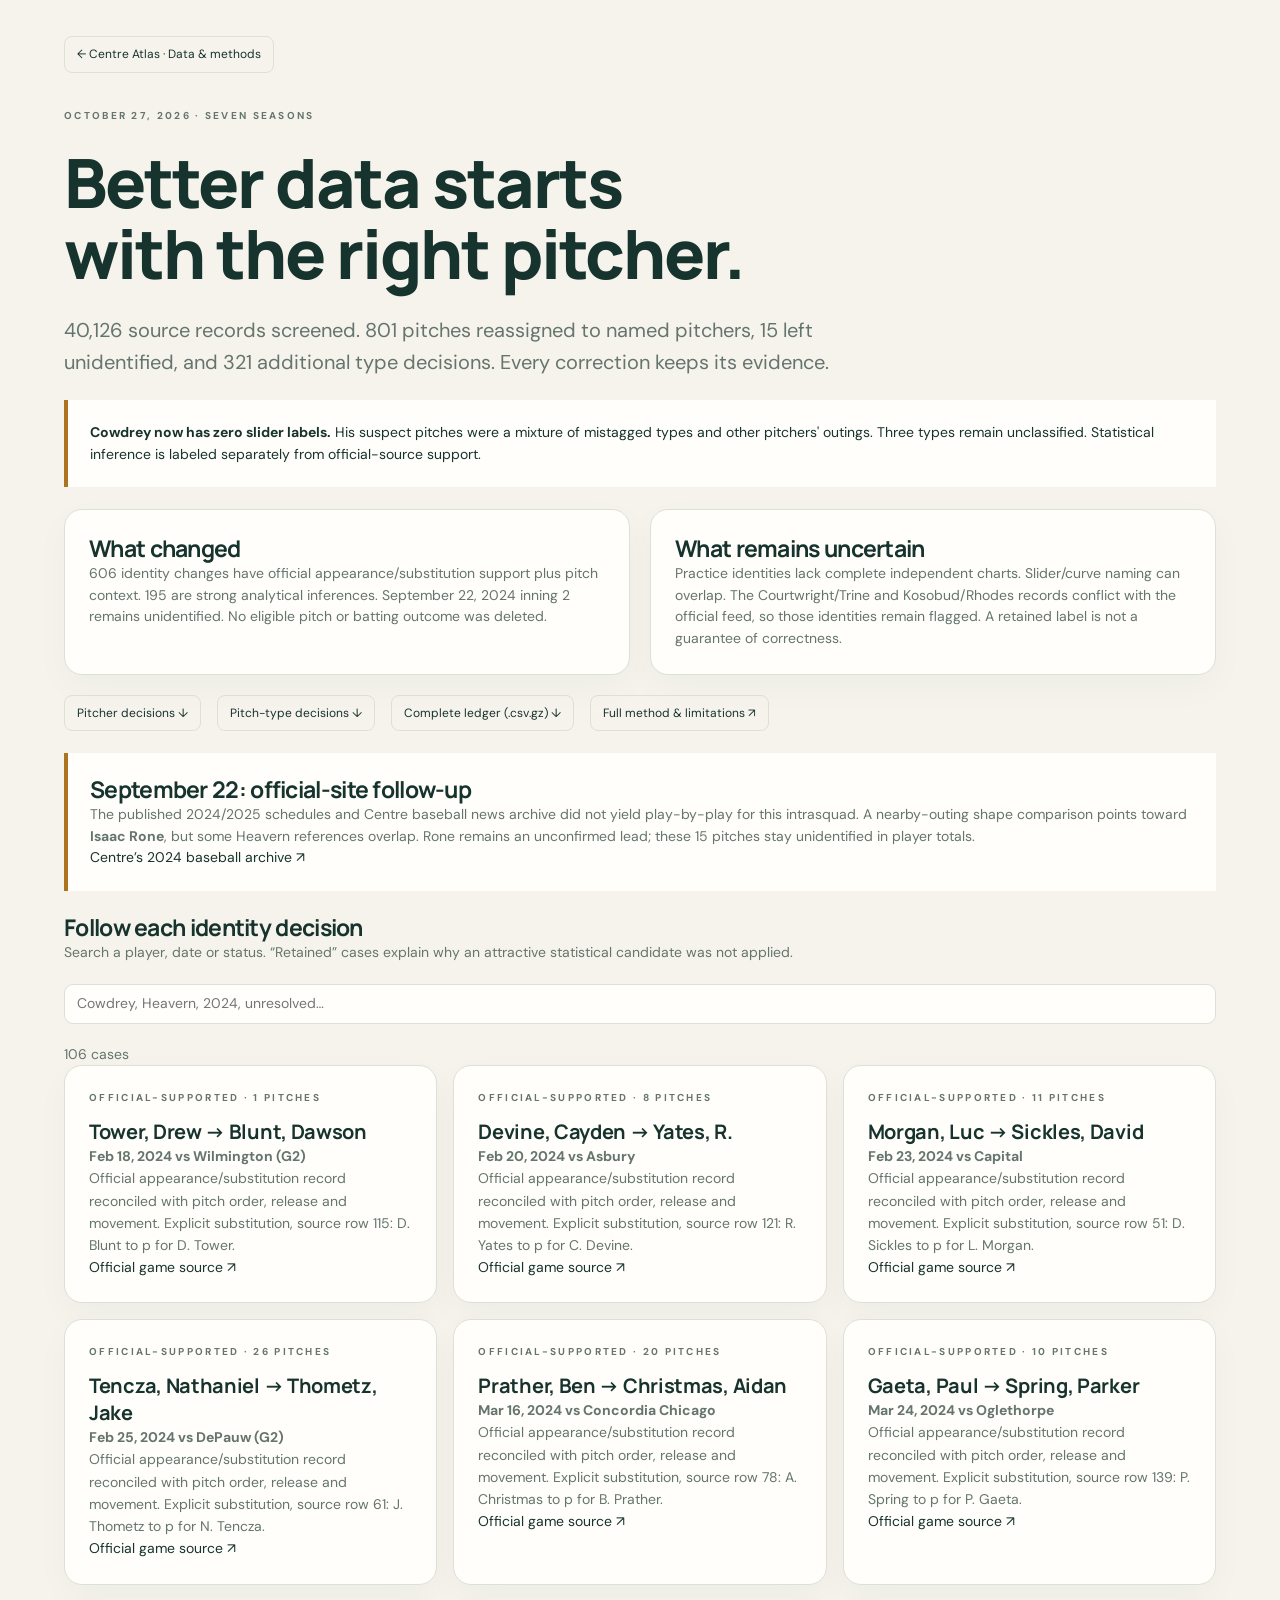
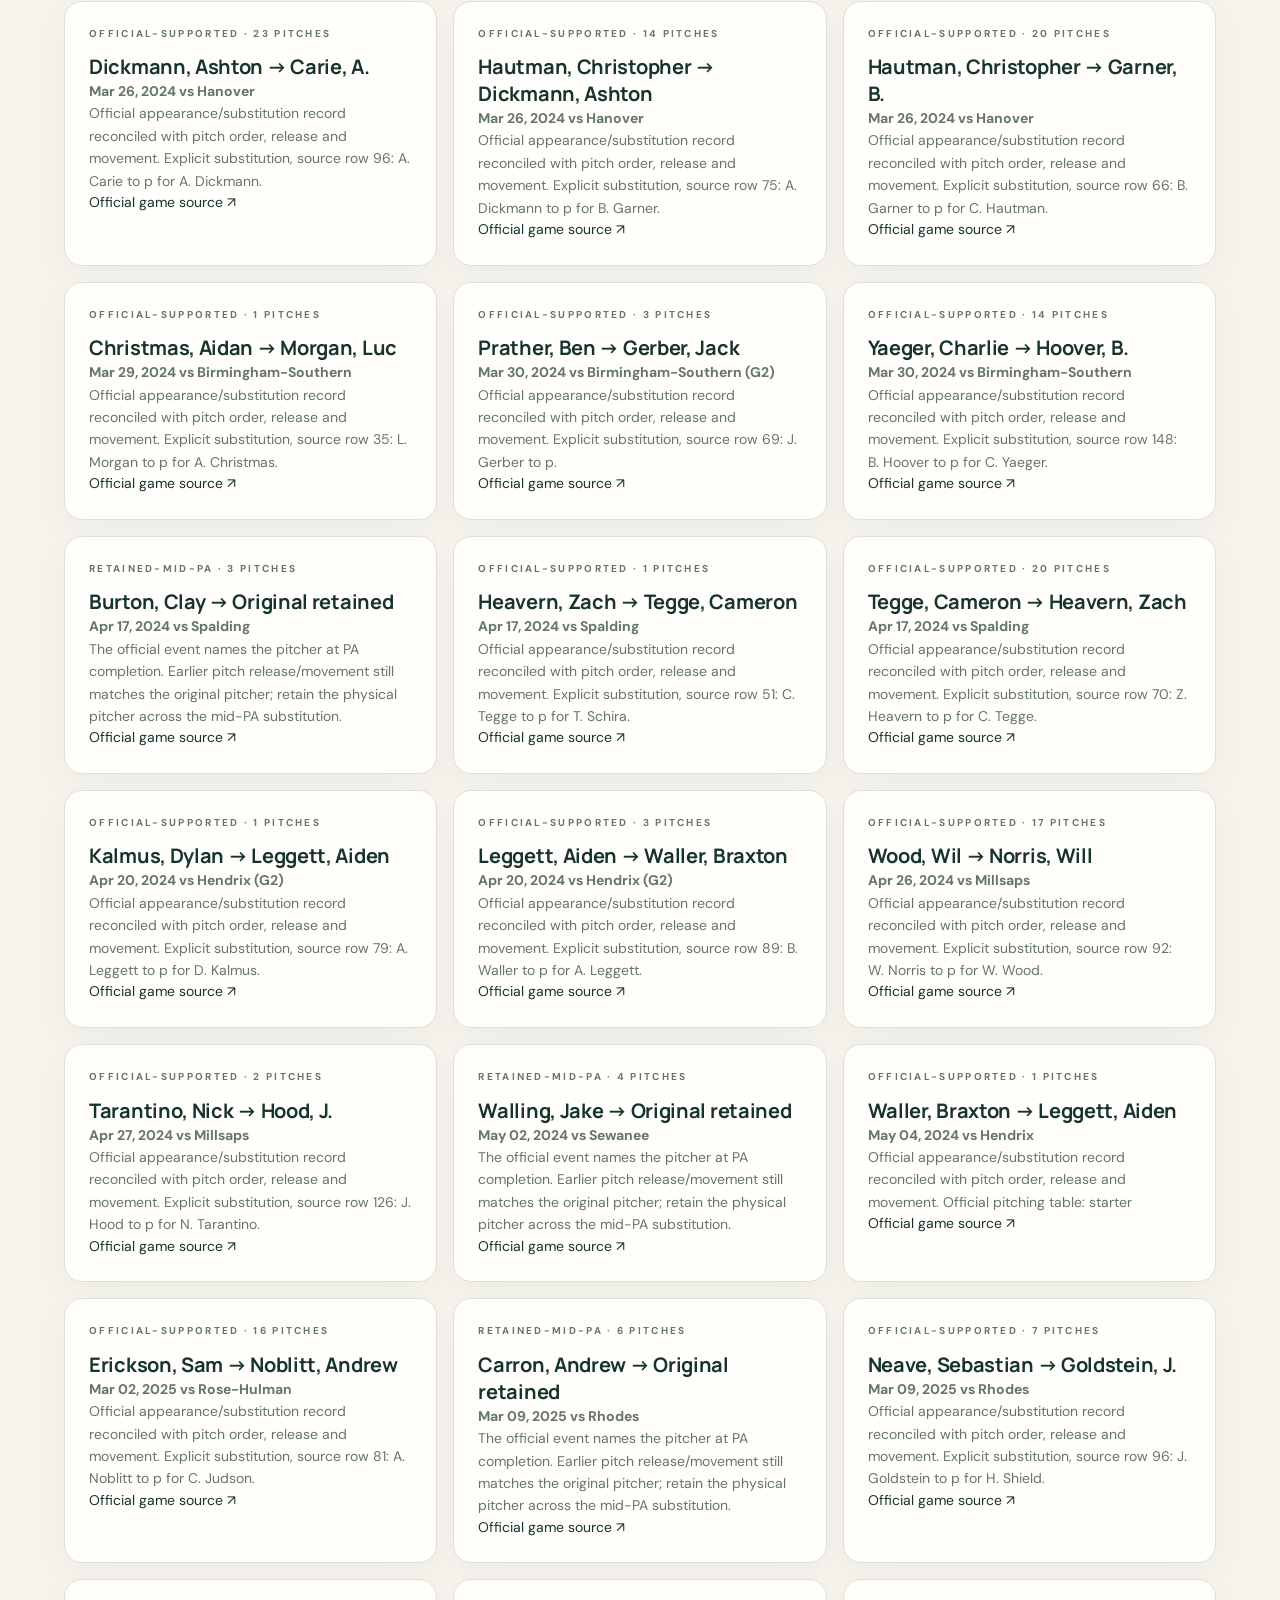
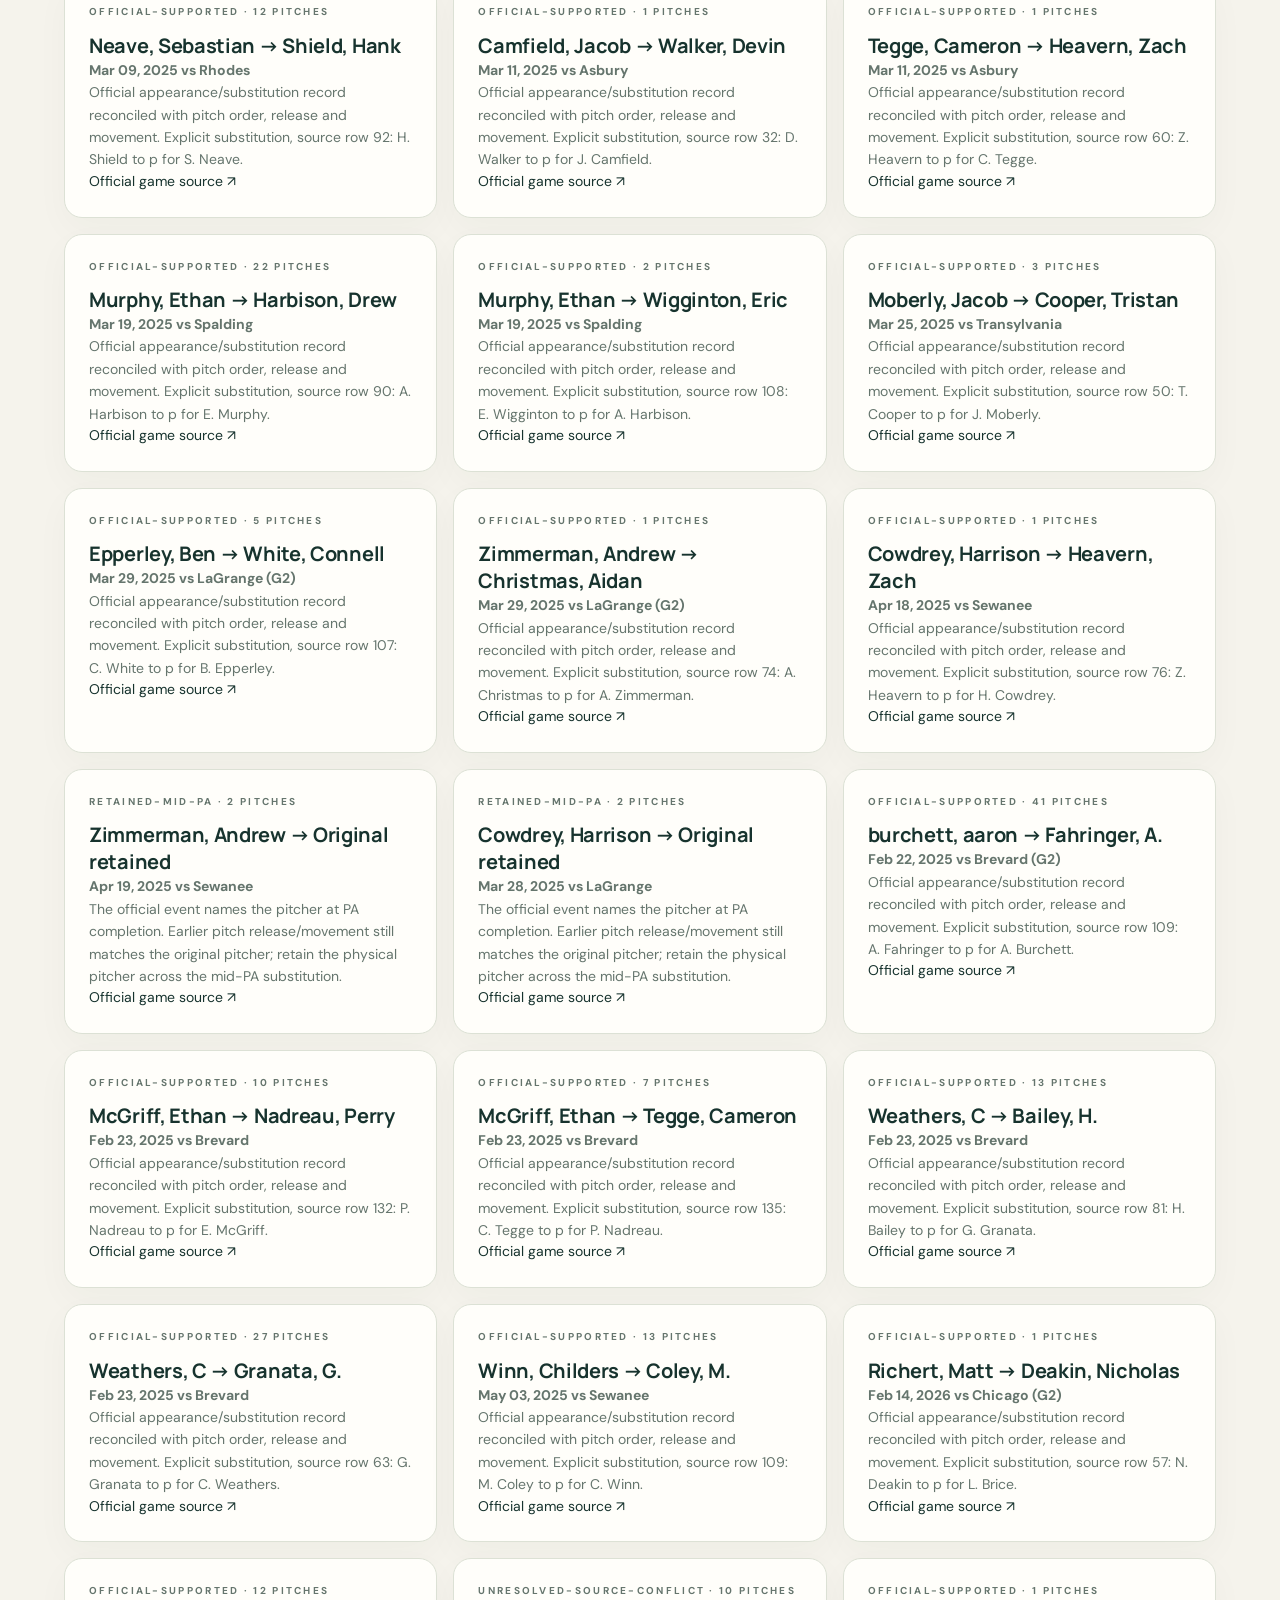
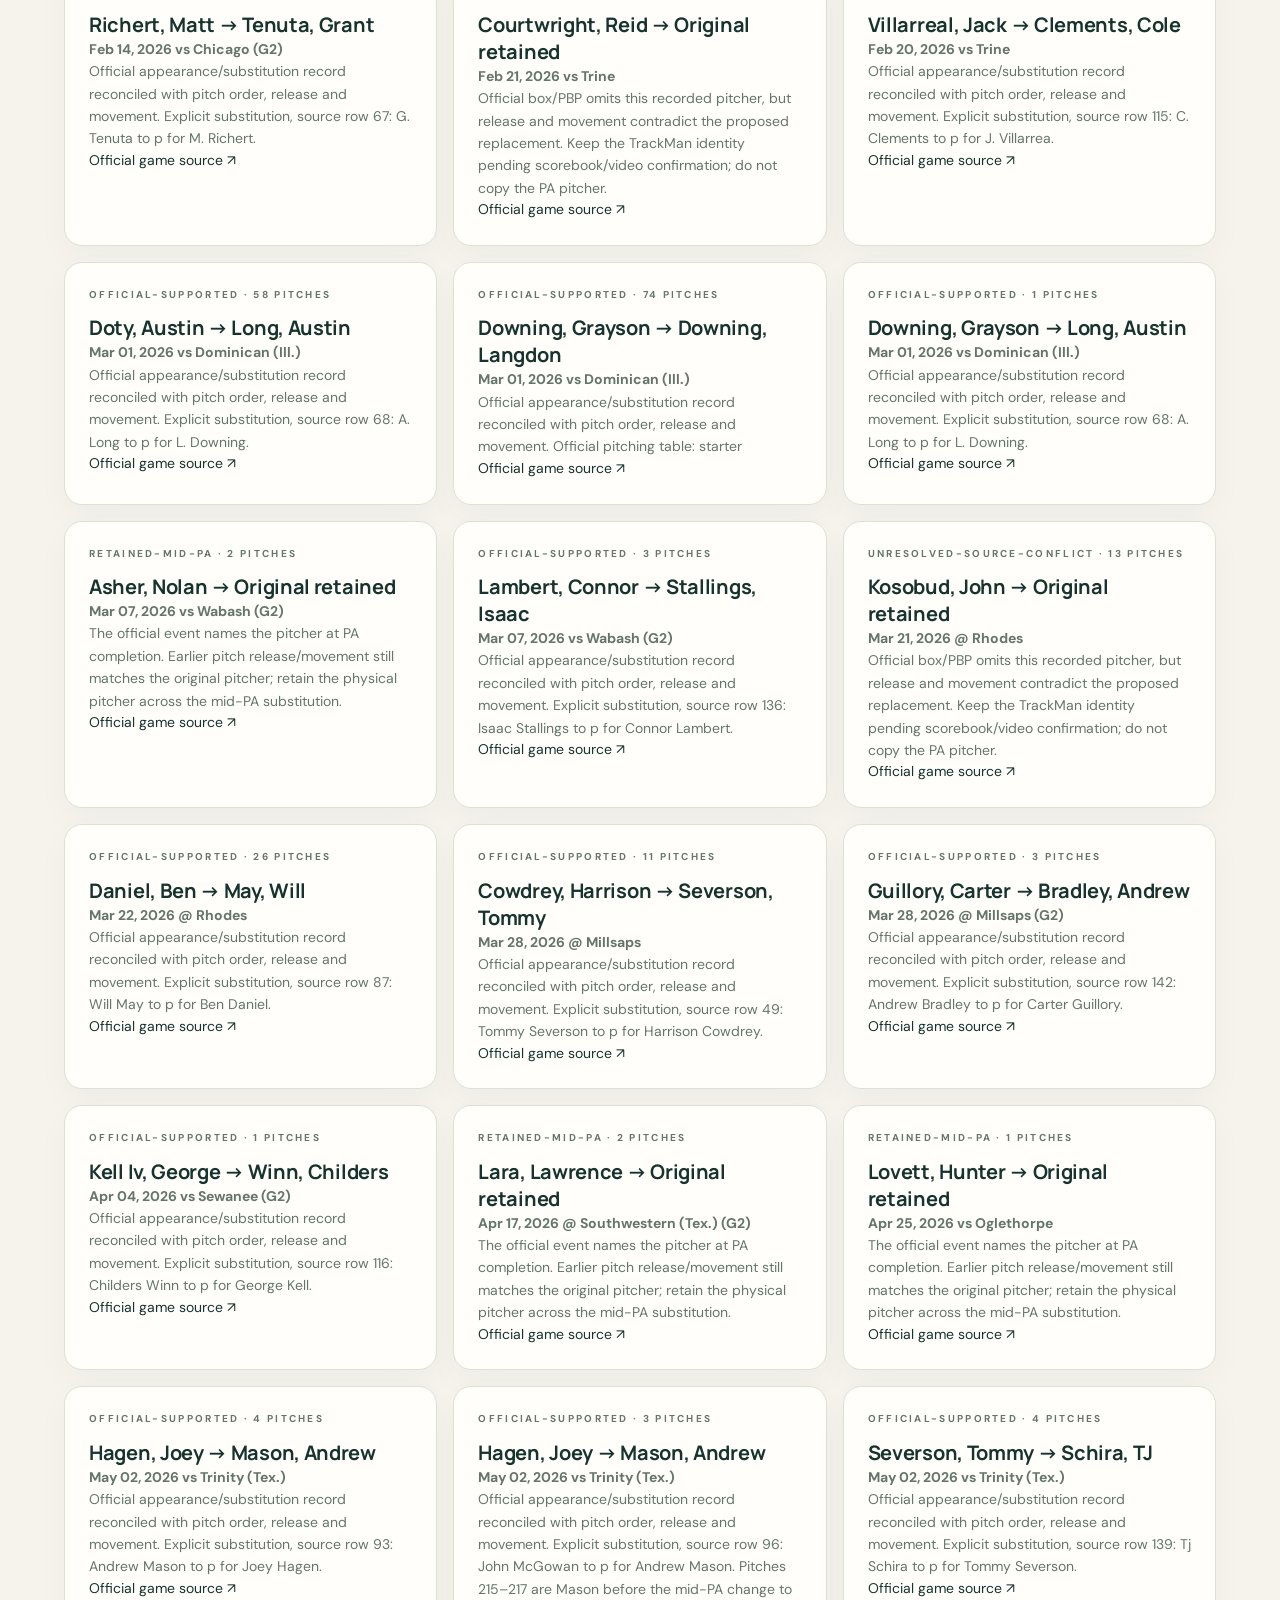
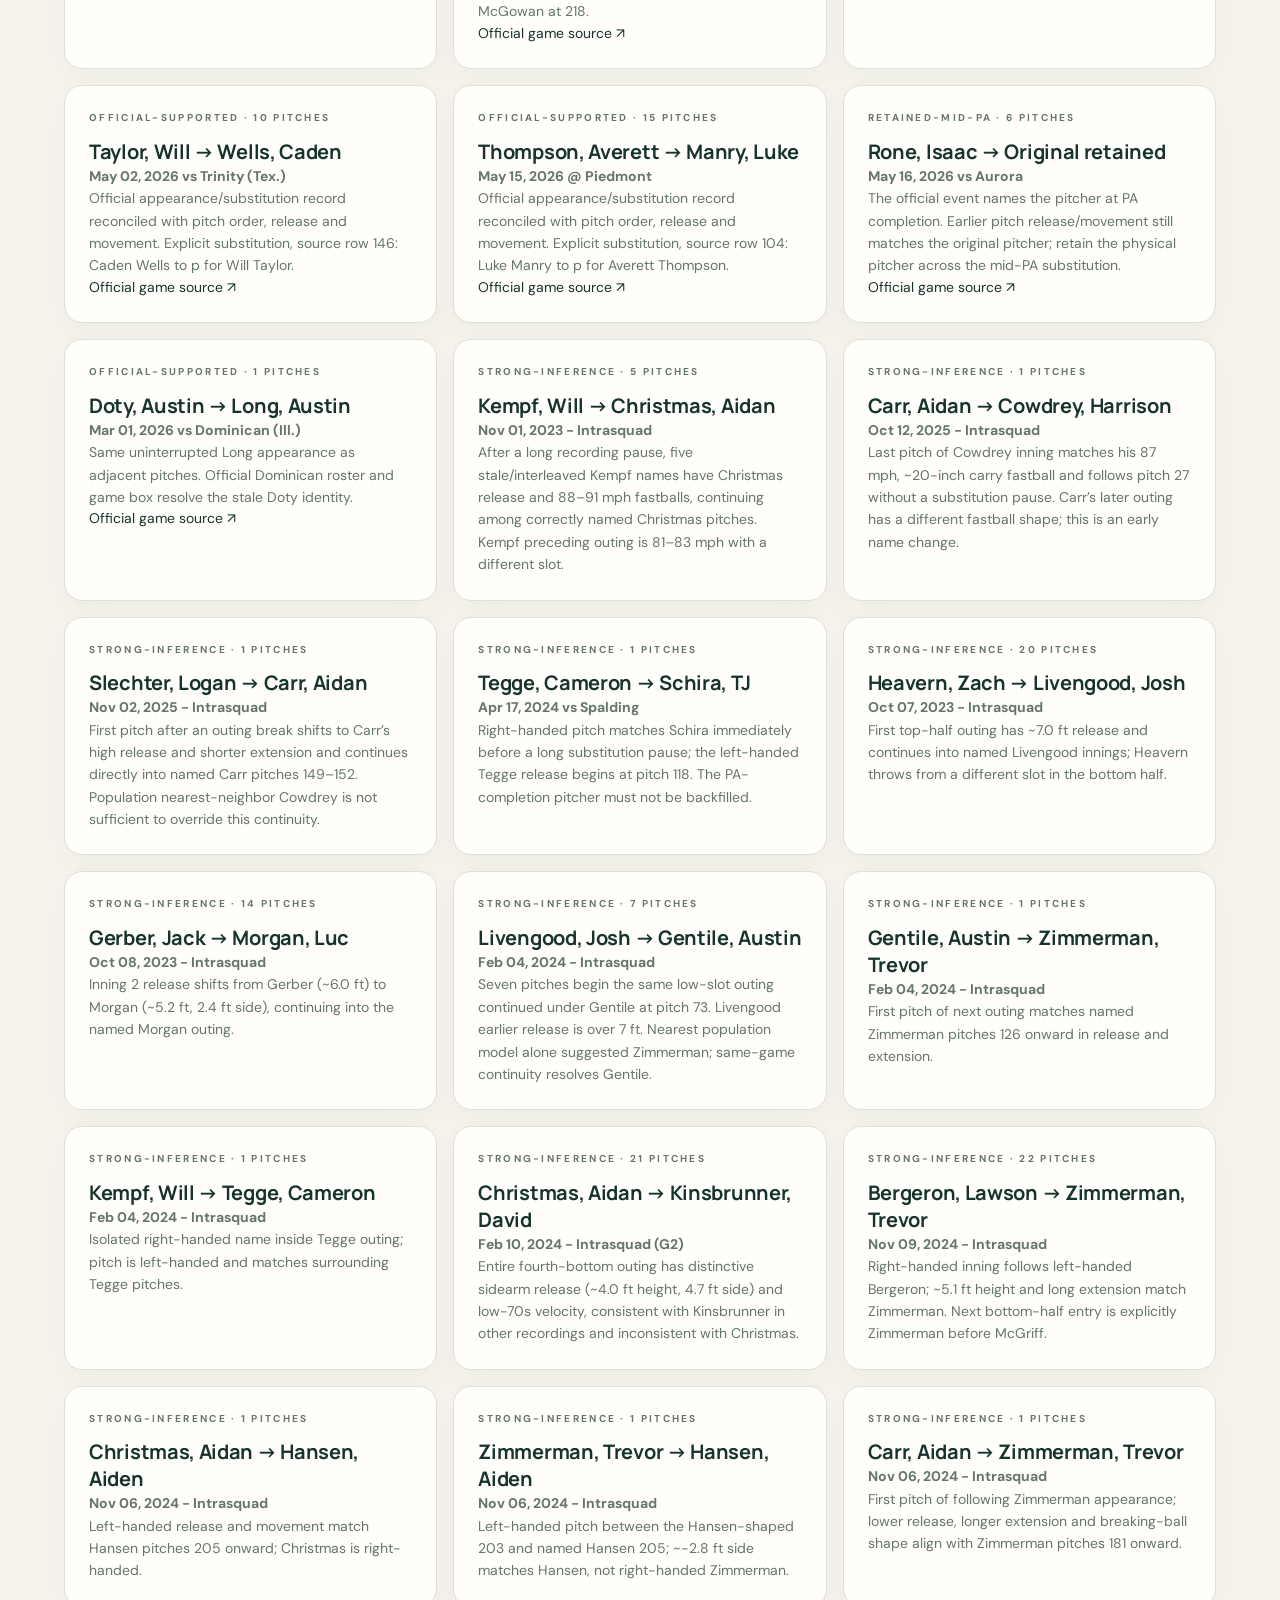
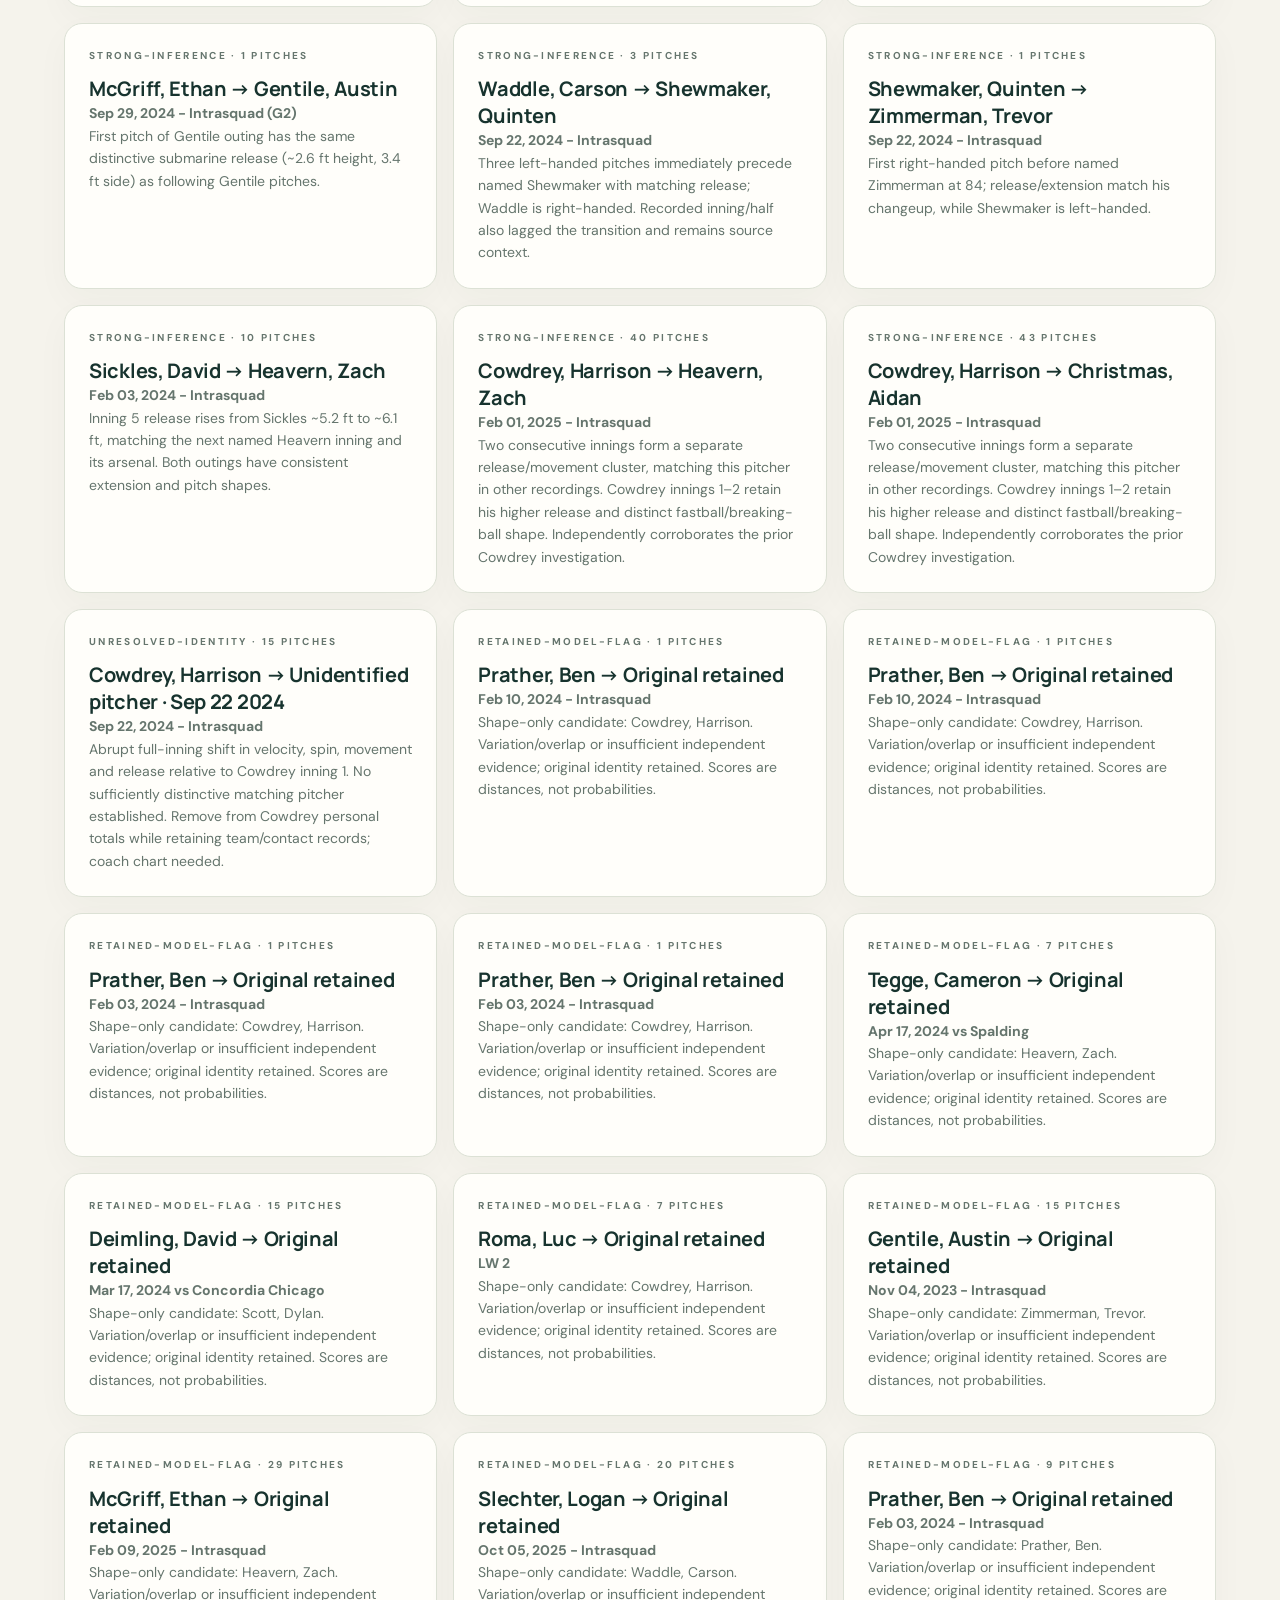
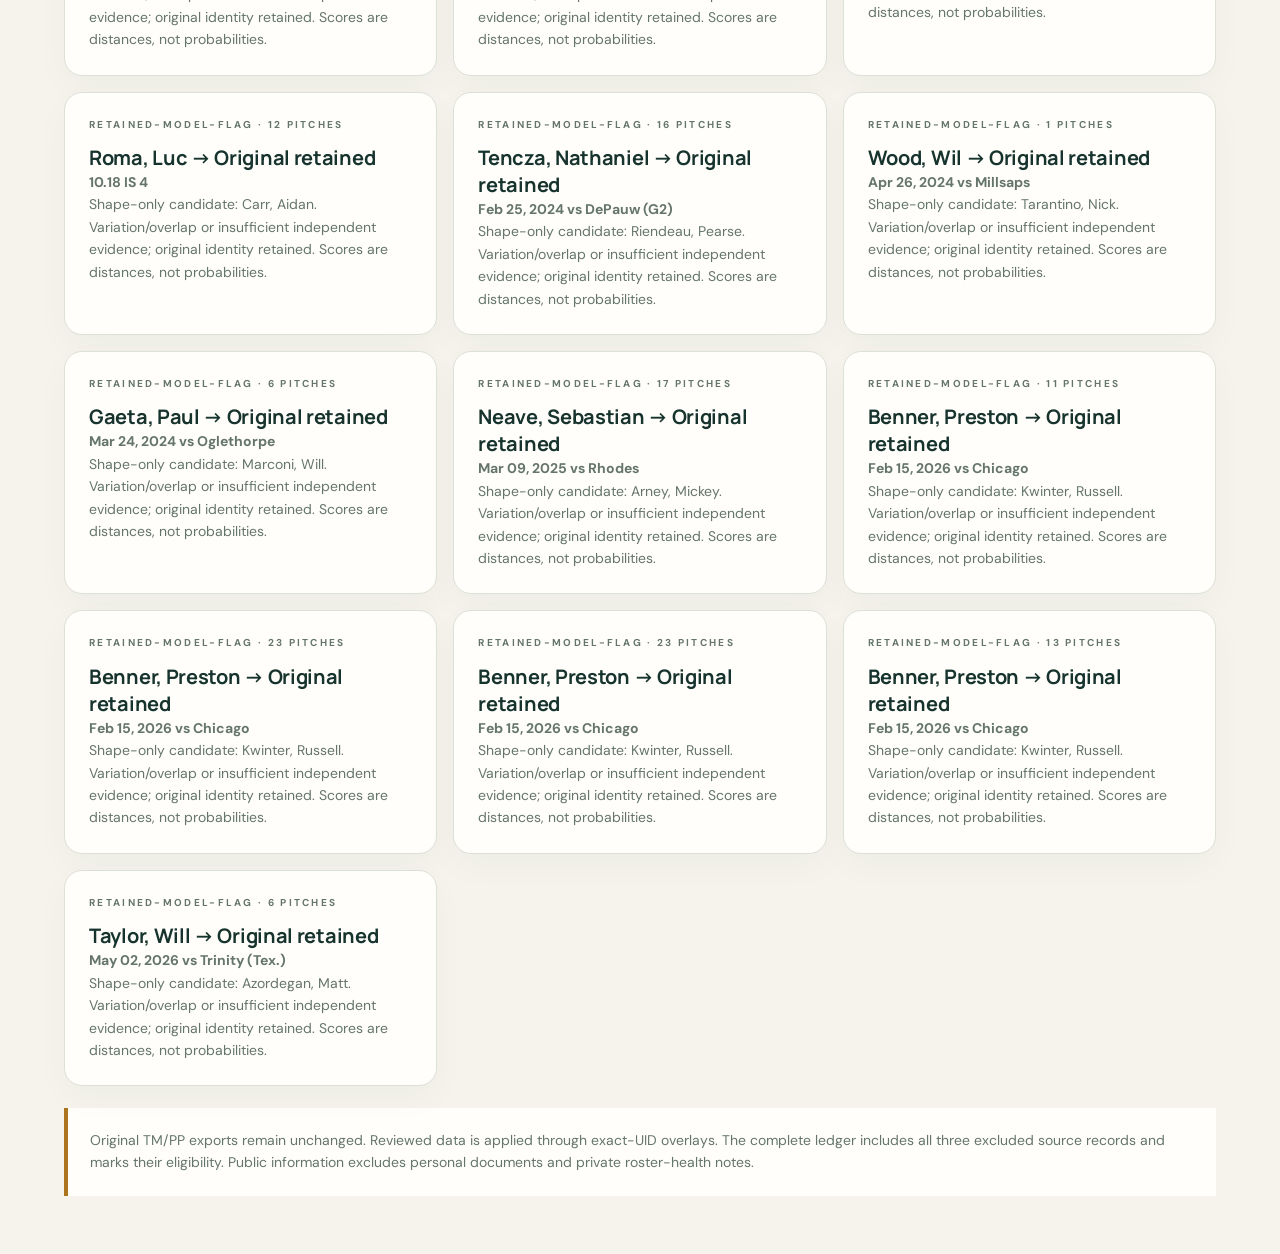
==== site/review/audit-report.html @ 75f65660 "Audit seven seasons of pitcher identity and pitch types Apply exact-UID reviewed overlays, preserve " ====
<!doctype html><html lang="en"><head><meta charset="utf-8"><meta name="viewport" content="width=device-width,initial-scale=1"><title>Pitch audit · Centre Atlas</title><script>try{document.documentElement.dataset.theme=localStorage.getItem('atlas-theme')||'light'}catch{}</script><link rel="stylesheet" href="../style.css"><style>main{max-width:1200px;margin:auto;padding:36px 24px}h1{font-size:clamp(36px,6vw,68px);line-height:1.05;margin:24px 0}.case-grid{display:grid;grid-template-columns:repeat(auto-fit,minmax(min(100%,330px),1fr));gap:16px}.case h3{font-size:20px;overflow-wrap:anywhere}.case p{line-height:1.6}.case[hidden]{display:none}.audit-search{width:100%;padding:16px;margin:20px 0}.links{display:flex;gap:16px;flex-wrap:wrap;margin:20px 0}.report-lead{font-size:20px;max-width:850px;line-height:1.6}.report-note{padding:22px;margin:22px 0;border-left:4px solid var(--gold);background:var(--surface)}.report-table{overflow:auto;margin:22px 0}</style></head><body><main><a class="button-link" href="../#data">← Centre Atlas · Data & methods</a><div class="eyebrow" style="margin-top:35px">OCTOBER 27, 2026 · SEVEN SEASONS</div><h1>Better data starts<br>with the right pitcher.</h1><p class="report-lead">40,126 source records screened. 801 pitches reassigned to named pitchers, 15 left unidentified, and 321 additional type decisions. Every correction keeps its evidence.</p><div class="report-note"><strong>Cowdrey now has zero slider labels.</strong> His suspect pitches were a mixture of mistagged types and other pitchers' outings. Three types remain unclassified. Statistical inference is labeled separately from official-source support.</div><div class="grid2"><section class="card"><h2>What changed</h2><p>606 identity changes have official appearance/substitution support plus pitch context. 195 are strong analytical inferences. September 22, 2024 inning 2 remains unidentified. No eligible pitch or batting outcome was deleted.</p></section><section class="card"><h2>What remains uncertain</h2><p>Practice identities lack complete independent charts. Slider/curve naming can overlap. The Courtwright/Trine and Kosobud/Rhodes records conflict with the official feed, so those identities remain flagged. A retained label is not a guarantee of correctness.</p></section></div><div class="links"><a class="button-link" href="pitcher-decisions.csv" download>Pitcher decisions ↓</a><a class="button-link" href="pitch-type-decisions.csv" download>Pitch-type decisions ↓</a><a class="button-link" href="all-pitch-decisions.csv.gz" download>Complete ledger (.csv.gz) ↓</a><a class="button-link" href="https://github.com/AustinsAnalytics/centre-baseball-atlas/blob/main/docs/PITCH_AUDIT.md">Full method & limitations ↗</a></div><section class="report-note"><h2>September 22: official-site follow-up</h2><p>The published 2024/2025 schedules and Centre baseball news archive did not yield play-by-play for this intrasquad. A nearby-outing shape comparison points toward <strong>Isaac Rone</strong>, but some Heavern references overlap. Rone remains an unconfirmed lead; these 15 pitches stay unidentified in player totals.</p><a href="https://centrecolonels.com/sports/baseball/archives?season=2024&amp;path=baseball">Centre’s 2024 baseball archive ↗</a></section><h2>Follow each identity decision</h2><p>Search a player, date or status. “Retained” cases explain why an attractive statistical candidate was not applied.</p><input class="audit-search" id="case-search" type="search" placeholder="Cowdrey, Heavern, 2024, unresolved…" aria-label="Search identity decisions"><p id="case-count" aria-live="polite">106 cases</p><div class="case-grid"><article class="card case" data-search="feb 18, 2024 vs wilmington (g2) tower, drew blunt, dawson official-supported"><div class="eyebrow">official-supported · 1 pitches</div><h3>Tower, Drew → Blunt, Dawson</h3><p><strong>Feb 18, 2024 vs Wilmington (G2)</strong></p><p>Official appearance/substitution record reconciled with pitch order, release and movement. Explicit substitution, source row 115: D. Blunt to p for D. Tower.</p><a href="https://centrecolonels.com/sports/baseball/stats/2024/wilmington/boxscore/5937" target="_blank" rel="noopener">Official game source ↗</a></article><article class="card case" data-search="feb 20, 2024 vs asbury devine, cayden yates, r. official-supported"><div class="eyebrow">official-supported · 8 pitches</div><h3>Devine, Cayden → Yates, R.</h3><p><strong>Feb 20, 2024 vs Asbury</strong></p><p>Official appearance/substitution record reconciled with pitch order, release and movement. Explicit substitution, source row 121: R. Yates to p for C. Devine.</p><a href="https://centrecolonels.com/sports/baseball/stats/2024/asbury/boxscore/5938" target="_blank" rel="noopener">Official game source ↗</a></article><article class="card case" data-search="feb 23, 2024 vs capital morgan, luc sickles, david official-supported"><div class="eyebrow">official-supported · 11 pitches</div><h3>Morgan, Luc → Sickles, David</h3><p><strong>Feb 23, 2024 vs Capital</strong></p><p>Official appearance/substitution record reconciled with pitch order, release and movement. Explicit substitution, source row 51: D. Sickles to p for L. Morgan.</p><a href="https://centrecolonels.com/sports/baseball/stats/2024/capita/boxscore/5939" target="_blank" rel="noopener">Official game source ↗</a></article><article class="card case" data-search="feb 25, 2024 vs depauw (g2) tencza, nathaniel thometz, jake official-supported"><div class="eyebrow">official-supported · 26 pitches</div><h3>Tencza, Nathaniel → Thometz, Jake</h3><p><strong>Feb 25, 2024 vs DePauw (G2)</strong></p><p>Official appearance/substitution record reconciled with pitch order, release and movement. Explicit substitution, source row 61: J. Thometz to p for N. Tencza.</p><a href="https://centrecolonels.com/sports/baseball/stats/2024/depauw/boxscore/5942" target="_blank" rel="noopener">Official game source ↗</a></article><article class="card case" data-search="mar 16, 2024 vs concordia chicago prather, ben christmas, aidan official-supported"><div class="eyebrow">official-supported · 20 pitches</div><h3>Prather, Ben → Christmas, Aidan</h3><p><strong>Mar 16, 2024 vs Concordia Chicago</strong></p><p>Official appearance/substitution record reconciled with pitch order, release and movement. Explicit substitution, source row 78: A. Christmas to p for B. Prather.</p><a href="https://centrecolonels.com/sports/baseball/stats/2024/concordia-chicago/boxscore/5953" target="_blank" rel="noopener">Official game source ↗</a></article><article class="card case" data-search="mar 24, 2024 vs oglethorpe gaeta, paul spring, parker official-supported"><div class="eyebrow">official-supported · 10 pitches</div><h3>Gaeta, Paul → Spring, Parker</h3><p><strong>Mar 24, 2024 vs Oglethorpe</strong></p><p>Official appearance/substitution record reconciled with pitch order, release and movement. Explicit substitution, source row 139: P. Spring to p for P. Gaeta.</p><a href="https://centrecolonels.com/sports/baseball/stats/2024/oglethorpe/boxscore/5958" target="_blank" rel="noopener">Official game source ↗</a></article><article class="card case" data-search="mar 26, 2024 vs hanover dickmann, ashton carie, a. official-supported"><div class="eyebrow">official-supported · 23 pitches</div><h3>Dickmann, Ashton → Carie, A.</h3><p><strong>Mar 26, 2024 vs Hanover</strong></p><p>Official appearance/substitution record reconciled with pitch order, release and movement. Explicit substitution, source row 96: A. Carie to p for A. Dickmann.</p><a href="https://centrecolonels.com/sports/baseball/stats/2024/hanover/boxscore/5959" target="_blank" rel="noopener">Official game source ↗</a></article><article class="card case" data-search="mar 26, 2024 vs hanover hautman, christopher dickmann, ashton official-supported"><div class="eyebrow">official-supported · 14 pitches</div><h3>Hautman, Christopher → Dickmann, Ashton</h3><p><strong>Mar 26, 2024 vs Hanover</strong></p><p>Official appearance/substitution record reconciled with pitch order, release and movement. Explicit substitution, source row 75: A. Dickmann to p for B. Garner.</p><a href="https://centrecolonels.com/sports/baseball/stats/2024/hanover/boxscore/5959" target="_blank" rel="noopener">Official game source ↗</a></article><article class="card case" data-search="mar 26, 2024 vs hanover hautman, christopher garner, b. official-supported"><div class="eyebrow">official-supported · 20 pitches</div><h3>Hautman, Christopher → Garner, B.</h3><p><strong>Mar 26, 2024 vs Hanover</strong></p><p>Official appearance/substitution record reconciled with pitch order, release and movement. Explicit substitution, source row 66: B. Garner to p for C. Hautman.</p><a href="https://centrecolonels.com/sports/baseball/stats/2024/hanover/boxscore/5959" target="_blank" rel="noopener">Official game source ↗</a></article><article class="card case" data-search="mar 29, 2024 vs birmingham-southern christmas, aidan morgan, luc official-supported"><div class="eyebrow">official-supported · 1 pitches</div><h3>Christmas, Aidan → Morgan, Luc</h3><p><strong>Mar 29, 2024 vs Birmingham-Southern</strong></p><p>Official appearance/substitution record reconciled with pitch order, release and movement. Explicit substitution, source row 35: L. Morgan to p for A. Christmas.</p><a href="https://centrecolonels.com/sports/baseball/stats/2024/birmingham-southern/boxscore/5960" target="_blank" rel="noopener">Official game source ↗</a></article><article class="card case" data-search="mar 30, 2024 vs birmingham-southern (g2) prather, ben gerber, jack official-supported"><div class="eyebrow">official-supported · 3 pitches</div><h3>Prather, Ben → Gerber, Jack</h3><p><strong>Mar 30, 2024 vs Birmingham-Southern (G2)</strong></p><p>Official appearance/substitution record reconciled with pitch order, release and movement. Explicit substitution, source row 69: J. Gerber to p.</p><a href="https://centrecolonels.com/sports/baseball/stats/2024/birmingham-southern/boxscore/5961" target="_blank" rel="noopener">Official game source ↗</a></article><article class="card case" data-search="mar 30, 2024 vs birmingham-southern yaeger, charlie hoover, b. official-supported"><div class="eyebrow">official-supported · 14 pitches</div><h3>Yaeger, Charlie → Hoover, B.</h3><p><strong>Mar 30, 2024 vs Birmingham-Southern</strong></p><p>Official appearance/substitution record reconciled with pitch order, release and movement. Explicit substitution, source row 148: B. Hoover to p for C. Yaeger.</p><a href="https://centrecolonels.com/sports/baseball/stats/2024/birmingham-southern/boxscore/5962" target="_blank" rel="noopener">Official game source ↗</a></article><article class="card case" data-search="apr 17, 2024 vs spalding burton, clay original retained retained-mid-pa"><div class="eyebrow">retained-mid-PA · 3 pitches</div><h3>Burton, Clay → Original retained</h3><p><strong>Apr 17, 2024 vs Spalding</strong></p><p>The official event names the pitcher at PA completion. Earlier pitch release/movement still matches the original pitcher; retain the physical pitcher across the mid-PA substitution.</p><a href="https://centrecolonels.com/sports/baseball/stats/2024/spalding/boxscore/5971" target="_blank" rel="noopener">Official game source ↗</a></article><article class="card case" data-search="apr 17, 2024 vs spalding heavern, zach tegge, cameron official-supported"><div class="eyebrow">official-supported · 1 pitches</div><h3>Heavern, Zach → Tegge, Cameron</h3><p><strong>Apr 17, 2024 vs Spalding</strong></p><p>Official appearance/substitution record reconciled with pitch order, release and movement. Explicit substitution, source row 51: C. Tegge to p for T. Schira.</p><a href="https://centrecolonels.com/sports/baseball/stats/2024/spalding/boxscore/5971" target="_blank" rel="noopener">Official game source ↗</a></article><article class="card case" data-search="apr 17, 2024 vs spalding tegge, cameron heavern, zach official-supported"><div class="eyebrow">official-supported · 20 pitches</div><h3>Tegge, Cameron → Heavern, Zach</h3><p><strong>Apr 17, 2024 vs Spalding</strong></p><p>Official appearance/substitution record reconciled with pitch order, release and movement. Explicit substitution, source row 70: Z. Heavern to p for C. Tegge.</p><a href="https://centrecolonels.com/sports/baseball/stats/2024/spalding/boxscore/5971" target="_blank" rel="noopener">Official game source ↗</a></article><article class="card case" data-search="apr 20, 2024 vs hendrix (g2) kalmus, dylan leggett, aiden official-supported"><div class="eyebrow">official-supported · 1 pitches</div><h3>Kalmus, Dylan → Leggett, Aiden</h3><p><strong>Apr 20, 2024 vs Hendrix (G2)</strong></p><p>Official appearance/substitution record reconciled with pitch order, release and movement. Explicit substitution, source row 79: A. Leggett to p for D. Kalmus.</p><a href="https://centrecolonels.com/sports/baseball/stats/2024/hendrix/boxscore/5974" target="_blank" rel="noopener">Official game source ↗</a></article><article class="card case" data-search="apr 20, 2024 vs hendrix (g2) leggett, aiden waller, braxton official-supported"><div class="eyebrow">official-supported · 3 pitches</div><h3>Leggett, Aiden → Waller, Braxton</h3><p><strong>Apr 20, 2024 vs Hendrix (G2)</strong></p><p>Official appearance/substitution record reconciled with pitch order, release and movement. Explicit substitution, source row 89: B. Waller to p for A. Leggett.</p><a href="https://centrecolonels.com/sports/baseball/stats/2024/hendrix/boxscore/5974" target="_blank" rel="noopener">Official game source ↗</a></article><article class="card case" data-search="apr 26, 2024 vs millsaps wood, wil norris, will official-supported"><div class="eyebrow">official-supported · 17 pitches</div><h3>Wood, Wil → Norris, Will</h3><p><strong>Apr 26, 2024 vs Millsaps</strong></p><p>Official appearance/substitution record reconciled with pitch order, release and movement. Explicit substitution, source row 92: W. Norris to p for W. Wood.</p><a href="https://centrecolonels.com/sports/baseball/stats/2024/millsaps/boxscore/5975" target="_blank" rel="noopener">Official game source ↗</a></article><article class="card case" data-search="apr 27, 2024 vs millsaps tarantino, nick hood, j. official-supported"><div class="eyebrow">official-supported · 2 pitches</div><h3>Tarantino, Nick → Hood, J.</h3><p><strong>Apr 27, 2024 vs Millsaps</strong></p><p>Official appearance/substitution record reconciled with pitch order, release and movement. Explicit substitution, source row 126: J. Hood to p for N. Tarantino.</p><a href="https://centrecolonels.com/sports/baseball/stats/2024/millsaps/boxscore/6470" target="_blank" rel="noopener">Official game source ↗</a></article><article class="card case" data-search="may 02, 2024 vs sewanee walling, jake original retained retained-mid-pa"><div class="eyebrow">retained-mid-PA · 4 pitches</div><h3>Walling, Jake → Original retained</h3><p><strong>May 02, 2024 vs Sewanee</strong></p><p>The official event names the pitcher at PA completion. Earlier pitch release/movement still matches the original pitcher; retain the physical pitcher across the mid-PA substitution.</p><a href="https://centrecolonels.com/sports/baseball/stats/2024/sewanee/boxscore/6484" target="_blank" rel="noopener">Official game source ↗</a></article><article class="card case" data-search="may 04, 2024 vs hendrix waller, braxton leggett, aiden official-supported"><div class="eyebrow">official-supported · 1 pitches</div><h3>Waller, Braxton → Leggett, Aiden</h3><p><strong>May 04, 2024 vs Hendrix</strong></p><p>Official appearance/substitution record reconciled with pitch order, release and movement. Official pitching table: starter</p><a href="https://centrecolonels.com/sports/baseball/stats/2024/hendrix/boxscore/6489" target="_blank" rel="noopener">Official game source ↗</a></article><article class="card case" data-search="mar 02, 2025 vs rose-hulman erickson, sam noblitt, andrew official-supported"><div class="eyebrow">official-supported · 16 pitches</div><h3>Erickson, Sam → Noblitt, Andrew</h3><p><strong>Mar 02, 2025 vs Rose-Hulman</strong></p><p>Official appearance/substitution record reconciled with pitch order, release and movement. Explicit substitution, source row 81: A. Noblitt to p for C. Judson.</p><a href="https://centrecolonels.com/sports/baseball/stats/2025/rose-hulman/boxscore/6871" target="_blank" rel="noopener">Official game source ↗</a></article><article class="card case" data-search="mar 09, 2025 vs rhodes carron, andrew original retained retained-mid-pa"><div class="eyebrow">retained-mid-PA · 6 pitches</div><h3>Carron, Andrew → Original retained</h3><p><strong>Mar 09, 2025 vs Rhodes</strong></p><p>The official event names the pitcher at PA completion. Earlier pitch release/movement still matches the original pitcher; retain the physical pitcher across the mid-PA substitution.</p><a href="https://centrecolonels.com/sports/baseball/stats/2025/rhodes/boxscore/6874" target="_blank" rel="noopener">Official game source ↗</a></article><article class="card case" data-search="mar 09, 2025 vs rhodes neave, sebastian goldstein, j. official-supported"><div class="eyebrow">official-supported · 7 pitches</div><h3>Neave, Sebastian → Goldstein, J.</h3><p><strong>Mar 09, 2025 vs Rhodes</strong></p><p>Official appearance/substitution record reconciled with pitch order, release and movement. Explicit substitution, source row 96: J. Goldstein to p for H. Shield.</p><a href="https://centrecolonels.com/sports/baseball/stats/2025/rhodes/boxscore/6874" target="_blank" rel="noopener">Official game source ↗</a></article><article class="card case" data-search="mar 09, 2025 vs rhodes neave, sebastian shield, hank official-supported"><div class="eyebrow">official-supported · 12 pitches</div><h3>Neave, Sebastian → Shield, Hank</h3><p><strong>Mar 09, 2025 vs Rhodes</strong></p><p>Official appearance/substitution record reconciled with pitch order, release and movement. Explicit substitution, source row 92: H. Shield to p for S. Neave.</p><a href="https://centrecolonels.com/sports/baseball/stats/2025/rhodes/boxscore/6874" target="_blank" rel="noopener">Official game source ↗</a></article><article class="card case" data-search="mar 11, 2025 vs asbury camfield, jacob walker, devin official-supported"><div class="eyebrow">official-supported · 1 pitches</div><h3>Camfield, Jacob → Walker, Devin</h3><p><strong>Mar 11, 2025 vs Asbury</strong></p><p>Official appearance/substitution record reconciled with pitch order, release and movement. Explicit substitution, source row 32: D. Walker to p for J. Camfield.</p><a href="https://centrecolonels.com/sports/baseball/stats/2025/asbury/boxscore/6875" target="_blank" rel="noopener">Official game source ↗</a></article><article class="card case" data-search="mar 11, 2025 vs asbury tegge, cameron heavern, zach official-supported"><div class="eyebrow">official-supported · 1 pitches</div><h3>Tegge, Cameron → Heavern, Zach</h3><p><strong>Mar 11, 2025 vs Asbury</strong></p><p>Official appearance/substitution record reconciled with pitch order, release and movement. Explicit substitution, source row 60: Z. Heavern to p for C. Tegge.</p><a href="https://centrecolonels.com/sports/baseball/stats/2025/asbury/boxscore/6875" target="_blank" rel="noopener">Official game source ↗</a></article><article class="card case" data-search="mar 19, 2025 vs spalding murphy, ethan harbison, drew official-supported"><div class="eyebrow">official-supported · 22 pitches</div><h3>Murphy, Ethan → Harbison, Drew</h3><p><strong>Mar 19, 2025 vs Spalding</strong></p><p>Official appearance/substitution record reconciled with pitch order, release and movement. Explicit substitution, source row 90: A. Harbison to p for E. Murphy.</p><a href="https://centrecolonels.com/sports/baseball/stats/2025/spalding/boxscore/6879" target="_blank" rel="noopener">Official game source ↗</a></article><article class="card case" data-search="mar 19, 2025 vs spalding murphy, ethan wigginton, eric official-supported"><div class="eyebrow">official-supported · 2 pitches</div><h3>Murphy, Ethan → Wigginton, Eric</h3><p><strong>Mar 19, 2025 vs Spalding</strong></p><p>Official appearance/substitution record reconciled with pitch order, release and movement. Explicit substitution, source row 108: E. Wigginton to p for A. Harbison.</p><a href="https://centrecolonels.com/sports/baseball/stats/2025/spalding/boxscore/6879" target="_blank" rel="noopener">Official game source ↗</a></article><article class="card case" data-search="mar 25, 2025 vs transylvania moberly, jacob cooper, tristan official-supported"><div class="eyebrow">official-supported · 3 pitches</div><h3>Moberly, Jacob → Cooper, Tristan</h3><p><strong>Mar 25, 2025 vs Transylvania</strong></p><p>Official appearance/substitution record reconciled with pitch order, release and movement. Explicit substitution, source row 50: T. Cooper to p for J. Moberly.</p><a href="https://centrecolonels.com/sports/baseball/stats/2025/transylvania/boxscore/6883" target="_blank" rel="noopener">Official game source ↗</a></article><article class="card case" data-search="mar 29, 2025 vs lagrange (g2) epperley, ben white, connell official-supported"><div class="eyebrow">official-supported · 5 pitches</div><h3>Epperley, Ben → White, Connell</h3><p><strong>Mar 29, 2025 vs LaGrange (G2)</strong></p><p>Official appearance/substitution record reconciled with pitch order, release and movement. Explicit substitution, source row 107: C. White to p for B. Epperley.</p><a href="https://centrecolonels.com/sports/baseball/stats/2025/lagrange/boxscore/6885" target="_blank" rel="noopener">Official game source ↗</a></article><article class="card case" data-search="mar 29, 2025 vs lagrange (g2) zimmerman, andrew christmas, aidan official-supported"><div class="eyebrow">official-supported · 1 pitches</div><h3>Zimmerman, Andrew → Christmas, Aidan</h3><p><strong>Mar 29, 2025 vs LaGrange (G2)</strong></p><p>Official appearance/substitution record reconciled with pitch order, release and movement. Explicit substitution, source row 74: A. Christmas to p for A. Zimmerman.</p><a href="https://centrecolonels.com/sports/baseball/stats/2025/lagrange/boxscore/6885" target="_blank" rel="noopener">Official game source ↗</a></article><article class="card case" data-search="apr 18, 2025 vs sewanee cowdrey, harrison heavern, zach official-supported"><div class="eyebrow">official-supported · 1 pitches</div><h3>Cowdrey, Harrison → Heavern, Zach</h3><p><strong>Apr 18, 2025 vs Sewanee</strong></p><p>Official appearance/substitution record reconciled with pitch order, release and movement. Explicit substitution, source row 76: Z. Heavern to p for H. Cowdrey.</p><a href="https://centrecolonels.com/sports/baseball/stats/2025/sewanee/boxscore/6890" target="_blank" rel="noopener">Official game source ↗</a></article><article class="card case" data-search="apr 19, 2025 vs sewanee zimmerman, andrew original retained retained-mid-pa"><div class="eyebrow">retained-mid-PA · 2 pitches</div><h3>Zimmerman, Andrew → Original retained</h3><p><strong>Apr 19, 2025 vs Sewanee</strong></p><p>The official event names the pitcher at PA completion. Earlier pitch release/movement still matches the original pitcher; retain the physical pitcher across the mid-PA substitution.</p><a href="https://centrecolonels.com/sports/baseball/stats/2025/sewanee/boxscore/6891" target="_blank" rel="noopener">Official game source ↗</a></article><article class="card case" data-search="mar 28, 2025 vs lagrange cowdrey, harrison original retained retained-mid-pa"><div class="eyebrow">retained-mid-PA · 2 pitches</div><h3>Cowdrey, Harrison → Original retained</h3><p><strong>Mar 28, 2025 vs LaGrange</strong></p><p>The official event names the pitcher at PA completion. Earlier pitch release/movement still matches the original pitcher; retain the physical pitcher across the mid-PA substitution.</p><a href="https://centrecolonels.com/sports/baseball/stats/2025/lagrange/boxscore/6954" target="_blank" rel="noopener">Official game source ↗</a></article><article class="card case" data-search="feb 22, 2025 vs brevard (g2) burchett, aaron fahringer, a. official-supported"><div class="eyebrow">official-supported · 41 pitches</div><h3>burchett, aaron → Fahringer, A.</h3><p><strong>Feb 22, 2025 vs Brevard (G2)</strong></p><p>Official appearance/substitution record reconciled with pitch order, release and movement. Explicit substitution, source row 109: A. Fahringer to p for A. Burchett.</p><a href="https://centrecolonels.com/sports/baseball/stats/2025/brevard/boxscore/6955" target="_blank" rel="noopener">Official game source ↗</a></article><article class="card case" data-search="feb 23, 2025 vs brevard mcgriff, ethan nadreau, perry official-supported"><div class="eyebrow">official-supported · 10 pitches</div><h3>McGriff, Ethan → Nadreau, Perry</h3><p><strong>Feb 23, 2025 vs Brevard</strong></p><p>Official appearance/substitution record reconciled with pitch order, release and movement. Explicit substitution, source row 132: P. Nadreau to p for E. McGriff.</p><a href="https://centrecolonels.com/sports/baseball/stats/2025/brevard/boxscore/6956" target="_blank" rel="noopener">Official game source ↗</a></article><article class="card case" data-search="feb 23, 2025 vs brevard mcgriff, ethan tegge, cameron official-supported"><div class="eyebrow">official-supported · 7 pitches</div><h3>McGriff, Ethan → Tegge, Cameron</h3><p><strong>Feb 23, 2025 vs Brevard</strong></p><p>Official appearance/substitution record reconciled with pitch order, release and movement. Explicit substitution, source row 135: C. Tegge to p for P. Nadreau.</p><a href="https://centrecolonels.com/sports/baseball/stats/2025/brevard/boxscore/6956" target="_blank" rel="noopener">Official game source ↗</a></article><article class="card case" data-search="feb 23, 2025 vs brevard weathers, c bailey, h. official-supported"><div class="eyebrow">official-supported · 13 pitches</div><h3>Weathers, C → Bailey, H.</h3><p><strong>Feb 23, 2025 vs Brevard</strong></p><p>Official appearance/substitution record reconciled with pitch order, release and movement. Explicit substitution, source row 81: H. Bailey to p for G. Granata.</p><a href="https://centrecolonels.com/sports/baseball/stats/2025/brevard/boxscore/6956" target="_blank" rel="noopener">Official game source ↗</a></article><article class="card case" data-search="feb 23, 2025 vs brevard weathers, c granata, g. official-supported"><div class="eyebrow">official-supported · 27 pitches</div><h3>Weathers, C → Granata, G.</h3><p><strong>Feb 23, 2025 vs Brevard</strong></p><p>Official appearance/substitution record reconciled with pitch order, release and movement. Explicit substitution, source row 63: G. Granata to p for C. Weathers.</p><a href="https://centrecolonels.com/sports/baseball/stats/2025/brevard/boxscore/6956" target="_blank" rel="noopener">Official game source ↗</a></article><article class="card case" data-search="may 03, 2025 vs sewanee winn, childers coley, m. official-supported"><div class="eyebrow">official-supported · 13 pitches</div><h3>Winn, Childers → Coley, M.</h3><p><strong>May 03, 2025 vs Sewanee</strong></p><p>Official appearance/substitution record reconciled with pitch order, release and movement. Explicit substitution, source row 109: M. Coley to p for C. Winn.</p><a href="https://centrecolonels.com/sports/baseball/stats/2025/sewanee/boxscore/6964" target="_blank" rel="noopener">Official game source ↗</a></article><article class="card case" data-search="feb 14, 2026 vs chicago (g2) richert, matt deakin, nicholas official-supported"><div class="eyebrow">official-supported · 1 pitches</div><h3>Richert, Matt → Deakin, Nicholas</h3><p><strong>Feb 14, 2026 vs Chicago (G2)</strong></p><p>Official appearance/substitution record reconciled with pitch order, release and movement. Explicit substitution, source row 57: N. Deakin to p for L. Brice.</p><a href="https://centrecolonels.com/sports/baseball/stats/2026/chicago/boxscore/7403" target="_blank" rel="noopener">Official game source ↗</a></article><article class="card case" data-search="feb 14, 2026 vs chicago (g2) richert, matt tenuta, grant official-supported"><div class="eyebrow">official-supported · 12 pitches</div><h3>Richert, Matt → Tenuta, Grant</h3><p><strong>Feb 14, 2026 vs Chicago (G2)</strong></p><p>Official appearance/substitution record reconciled with pitch order, release and movement. Explicit substitution, source row 67: G. Tenuta to p for M. Richert.</p><a href="https://centrecolonels.com/sports/baseball/stats/2026/chicago/boxscore/7403" target="_blank" rel="noopener">Official game source ↗</a></article><article class="card case" data-search="feb 21, 2026 vs trine courtwright, reid original retained unresolved-source-conflict"><div class="eyebrow">unresolved-source-conflict · 10 pitches</div><h3>Courtwright, Reid → Original retained</h3><p><strong>Feb 21, 2026 vs Trine</strong></p><p>Official box/PBP omits this recorded pitcher, but release and movement contradict the proposed replacement. Keep the TrackMan identity pending scorebook/video confirmation; do not copy the PA pitcher.</p><a href="https://centrecolonels.com/sports/baseball/stats/2026/trine/boxscore/7405" target="_blank" rel="noopener">Official game source ↗</a></article><article class="card case" data-search="feb 20, 2026 vs trine villarreal, jack clements, cole official-supported"><div class="eyebrow">official-supported · 1 pitches</div><h3>Villarreal, Jack → Clements, Cole</h3><p><strong>Feb 20, 2026 vs Trine</strong></p><p>Official appearance/substitution record reconciled with pitch order, release and movement. Explicit substitution, source row 115: C. Clements to p for J. Villarrea.</p><a href="https://centrecolonels.com/sports/baseball/stats/2026/trine/boxscore/7407" target="_blank" rel="noopener">Official game source ↗</a></article><article class="card case" data-search="mar 01, 2026 vs dominican (ill.) doty, austin long, austin official-supported"><div class="eyebrow">official-supported · 58 pitches</div><h3>Doty, Austin → Long, Austin</h3><p><strong>Mar 01, 2026 vs Dominican (Ill.)</strong></p><p>Official appearance/substitution record reconciled with pitch order, release and movement. Explicit substitution, source row 68: A. Long to p for L. Downing.</p><a href="https://centrecolonels.com/sports/baseball/stats/2026/dominican/boxscore/7413" target="_blank" rel="noopener">Official game source ↗</a></article><article class="card case" data-search="mar 01, 2026 vs dominican (ill.) downing, grayson downing, langdon official-supported"><div class="eyebrow">official-supported · 74 pitches</div><h3>Downing, Grayson → Downing, Langdon</h3><p><strong>Mar 01, 2026 vs Dominican (Ill.)</strong></p><p>Official appearance/substitution record reconciled with pitch order, release and movement. Official pitching table: starter</p><a href="https://centrecolonels.com/sports/baseball/stats/2026/dominican/boxscore/7413" target="_blank" rel="noopener">Official game source ↗</a></article><article class="card case" data-search="mar 01, 2026 vs dominican (ill.) downing, grayson long, austin official-supported"><div class="eyebrow">official-supported · 1 pitches</div><h3>Downing, Grayson → Long, Austin</h3><p><strong>Mar 01, 2026 vs Dominican (Ill.)</strong></p><p>Official appearance/substitution record reconciled with pitch order, release and movement. Explicit substitution, source row 68: A. Long to p for L. Downing.</p><a href="https://centrecolonels.com/sports/baseball/stats/2026/dominican/boxscore/7413" target="_blank" rel="noopener">Official game source ↗</a></article><article class="card case" data-search="mar 07, 2026 vs wabash (g2) asher, nolan original retained retained-mid-pa"><div class="eyebrow">retained-mid-PA · 2 pitches</div><h3>Asher, Nolan → Original retained</h3><p><strong>Mar 07, 2026 vs Wabash (G2)</strong></p><p>The official event names the pitcher at PA completion. Earlier pitch release/movement still matches the original pitcher; retain the physical pitcher across the mid-PA substitution.</p><a href="https://centrecolonels.com/sports/baseball/stats/2026/wabash/boxscore/7415" target="_blank" rel="noopener">Official game source ↗</a></article><article class="card case" data-search="mar 07, 2026 vs wabash (g2) lambert, connor stallings, isaac official-supported"><div class="eyebrow">official-supported · 3 pitches</div><h3>Lambert, Connor → Stallings, Isaac</h3><p><strong>Mar 07, 2026 vs Wabash (G2)</strong></p><p>Official appearance/substitution record reconciled with pitch order, release and movement. Explicit substitution, source row 136: Isaac Stallings to p for Connor Lambert.</p><a href="https://centrecolonels.com/sports/baseball/stats/2026/wabash/boxscore/7415" target="_blank" rel="noopener">Official game source ↗</a></article><article class="card case" data-search="mar 21, 2026 @ rhodes kosobud, john original retained unresolved-source-conflict"><div class="eyebrow">unresolved-source-conflict · 13 pitches</div><h3>Kosobud, John → Original retained</h3><p><strong>Mar 21, 2026 @ Rhodes</strong></p><p>Official box/PBP omits this recorded pitcher, but release and movement contradict the proposed replacement. Keep the TrackMan identity pending scorebook/video confirmation; do not copy the PA pitcher.</p><a href="https://centrecolonels.com/sports/baseball/stats/2026/rhodes/boxscore/7421" target="_blank" rel="noopener">Official game source ↗</a></article><article class="card case" data-search="mar 22, 2026 @ rhodes daniel, ben may, will official-supported"><div class="eyebrow">official-supported · 26 pitches</div><h3>Daniel, Ben → May, Will</h3><p><strong>Mar 22, 2026 @ Rhodes</strong></p><p>Official appearance/substitution record reconciled with pitch order, release and movement. Explicit substitution, source row 87: Will May to p for Ben Daniel.</p><a href="https://centrecolonels.com/sports/baseball/stats/2026/rhodes/boxscore/7423" target="_blank" rel="noopener">Official game source ↗</a></article><article class="card case" data-search="mar 28, 2026 @ millsaps cowdrey, harrison severson, tommy official-supported"><div class="eyebrow">official-supported · 11 pitches</div><h3>Cowdrey, Harrison → Severson, Tommy</h3><p><strong>Mar 28, 2026 @ Millsaps</strong></p><p>Official appearance/substitution record reconciled with pitch order, release and movement. Explicit substitution, source row 49: Tommy Severson to p for Harrison Cowdrey.</p><a href="https://centrecolonels.com/sports/baseball/stats/2026/millsaps/boxscore/7425" target="_blank" rel="noopener">Official game source ↗</a></article><article class="card case" data-search="mar 28, 2026 @ millsaps (g2) guillory, carter bradley, andrew official-supported"><div class="eyebrow">official-supported · 3 pitches</div><h3>Guillory, Carter → Bradley, Andrew</h3><p><strong>Mar 28, 2026 @ Millsaps (G2)</strong></p><p>Official appearance/substitution record reconciled with pitch order, release and movement. Explicit substitution, source row 142: Andrew Bradley to p for Carter Guillory.</p><a href="https://centrecolonels.com/sports/baseball/stats/2026/millsaps/boxscore/7426" target="_blank" rel="noopener">Official game source ↗</a></article><article class="card case" data-search="apr 04, 2026 vs sewanee (g2) kell iv, george winn, childers official-supported"><div class="eyebrow">official-supported · 1 pitches</div><h3>Kell Iv, George → Winn, Childers</h3><p><strong>Apr 04, 2026 vs Sewanee (G2)</strong></p><p>Official appearance/substitution record reconciled with pitch order, release and movement. Explicit substitution, source row 116: Childers Winn to p for George Kell.</p><a href="https://centrecolonels.com/sports/baseball/stats/2026/sewanee/boxscore/7430" target="_blank" rel="noopener">Official game source ↗</a></article><article class="card case" data-search="apr 17, 2026 @ southwestern (tex.) (g2) lara, lawrence original retained retained-mid-pa"><div class="eyebrow">retained-mid-PA · 2 pitches</div><h3>Lara, Lawrence → Original retained</h3><p><strong>Apr 17, 2026 @ Southwestern (Tex.) (G2)</strong></p><p>The official event names the pitcher at PA completion. Earlier pitch release/movement still matches the original pitcher; retain the physical pitcher across the mid-PA substitution.</p><a href="https://centrecolonels.com/sports/baseball/stats/2026/southwestern/boxscore/7436" target="_blank" rel="noopener">Official game source ↗</a></article><article class="card case" data-search="apr 25, 2026 vs oglethorpe lovett, hunter original retained retained-mid-pa"><div class="eyebrow">retained-mid-PA · 1 pitches</div><h3>Lovett, Hunter → Original retained</h3><p><strong>Apr 25, 2026 vs Oglethorpe</strong></p><p>The official event names the pitcher at PA completion. Earlier pitch release/movement still matches the original pitcher; retain the physical pitcher across the mid-PA substitution.</p><a href="https://centrecolonels.com/sports/baseball/stats/2026/oglethorpe/boxscore/7438" target="_blank" rel="noopener">Official game source ↗</a></article><article class="card case" data-search="may 02, 2026 vs trinity (tex.) hagen, joey mason, andrew official-supported"><div class="eyebrow">official-supported · 4 pitches</div><h3>Hagen, Joey → Mason, Andrew</h3><p><strong>May 02, 2026 vs Trinity (Tex.)</strong></p><p>Official appearance/substitution record reconciled with pitch order, release and movement. Explicit substitution, source row 93: Andrew Mason to p for Joey Hagen.</p><a href="https://centrecolonels.com/sports/baseball/stats/2026/trinity-tx/boxscore/7443" target="_blank" rel="noopener">Official game source ↗</a></article><article class="card case" data-search="may 02, 2026 vs trinity (tex.) hagen, joey mason, andrew official-supported"><div class="eyebrow">official-supported · 3 pitches</div><h3>Hagen, Joey → Mason, Andrew</h3><p><strong>May 02, 2026 vs Trinity (Tex.)</strong></p><p>Official appearance/substitution record reconciled with pitch order, release and movement. Explicit substitution, source row 96: John McGowan to p for Andrew Mason. Pitches 215–217 are Mason before the mid-PA change to McGowan at 218.</p><a href="https://centrecolonels.com/sports/baseball/stats/2026/trinity-tx/boxscore/7443" target="_blank" rel="noopener">Official game source ↗</a></article><article class="card case" data-search="may 02, 2026 vs trinity (tex.) severson, tommy schira, tj official-supported"><div class="eyebrow">official-supported · 4 pitches</div><h3>Severson, Tommy → Schira, TJ</h3><p><strong>May 02, 2026 vs Trinity (Tex.)</strong></p><p>Official appearance/substitution record reconciled with pitch order, release and movement. Explicit substitution, source row 139: Tj Schira to p for Tommy Severson.</p><a href="https://centrecolonels.com/sports/baseball/stats/2026/trinity-tx/boxscore/7443" target="_blank" rel="noopener">Official game source ↗</a></article><article class="card case" data-search="may 02, 2026 vs trinity (tex.) taylor, will wells, caden official-supported"><div class="eyebrow">official-supported · 10 pitches</div><h3>Taylor, Will → Wells, Caden</h3><p><strong>May 02, 2026 vs Trinity (Tex.)</strong></p><p>Official appearance/substitution record reconciled with pitch order, release and movement. Explicit substitution, source row 146: Caden Wells to p for Will Taylor.</p><a href="https://centrecolonels.com/sports/baseball/stats/2026/trinity-tx/boxscore/7443" target="_blank" rel="noopener">Official game source ↗</a></article><article class="card case" data-search="may 15, 2026 @ piedmont thompson, averett manry, luke official-supported"><div class="eyebrow">official-supported · 15 pitches</div><h3>Thompson, Averett → Manry, Luke</h3><p><strong>May 15, 2026 @ Piedmont</strong></p><p>Official appearance/substitution record reconciled with pitch order, release and movement. Explicit substitution, source row 104: Luke Manry to p for Averett Thompson.</p><a href="https://centrecolonels.com/sports/baseball/stats/2026/piedmont/boxscore/7674" target="_blank" rel="noopener">Official game source ↗</a></article><article class="card case" data-search="may 16, 2026 vs aurora rone, isaac original retained retained-mid-pa"><div class="eyebrow">retained-mid-PA · 6 pitches</div><h3>Rone, Isaac → Original retained</h3><p><strong>May 16, 2026 vs Aurora</strong></p><p>The official event names the pitcher at PA completion. Earlier pitch release/movement still matches the original pitcher; retain the physical pitcher across the mid-PA substitution.</p><a href="https://centrecolonels.com/sports/baseball/stats/2026/aurora/boxscore/7675" target="_blank" rel="noopener">Official game source ↗</a></article><article class="card case" data-search="mar 01, 2026 vs dominican (ill.) doty, austin long, austin official-supported"><div class="eyebrow">official-supported · 1 pitches</div><h3>Doty, Austin → Long, Austin</h3><p><strong>Mar 01, 2026 vs Dominican (Ill.)</strong></p><p>Same uninterrupted Long appearance as adjacent pitches. Official Dominican roster and game box resolve the stale Doty identity.</p><a href="https://dustars.com/sports/baseball/stats/2026" target="_blank" rel="noopener">Official game source ↗</a></article><article class="card case" data-search="nov 01, 2023 - intrasquad kempf, will christmas, aidan strong-inference"><div class="eyebrow">strong-inference · 5 pitches</div><h3>Kempf, Will → Christmas, Aidan</h3><p><strong>Nov 01, 2023 - Intrasquad</strong></p><p>After a long recording pause, five stale/interleaved Kempf names have Christmas release and 88–91 mph fastballs, continuing among correctly named Christmas pitches. Kempf preceding outing is 81–83 mph with a different slot.</p></article><article class="card case" data-search="oct 12, 2025 - intrasquad carr, aidan cowdrey, harrison strong-inference"><div class="eyebrow">strong-inference · 1 pitches</div><h3>Carr, Aidan → Cowdrey, Harrison</h3><p><strong>Oct 12, 2025 - Intrasquad</strong></p><p>Last pitch of Cowdrey inning matches his 87 mph, ~20-inch carry fastball and follows pitch 27 without a substitution pause. Carr’s later outing has a different fastball shape; this is an early name change.</p></article><article class="card case" data-search="nov 02, 2025 - intrasquad slechter, logan carr, aidan strong-inference"><div class="eyebrow">strong-inference · 1 pitches</div><h3>Slechter, Logan → Carr, Aidan</h3><p><strong>Nov 02, 2025 - Intrasquad</strong></p><p>First pitch after an outing break shifts to Carr’s high release and shorter extension and continues directly into named Carr pitches 149–152. Population nearest-neighbor Cowdrey is not sufficient to override this continuity.</p></article><article class="card case" data-search="apr 17, 2024 vs spalding tegge, cameron schira, tj strong-inference"><div class="eyebrow">strong-inference · 1 pitches</div><h3>Tegge, Cameron → Schira, TJ</h3><p><strong>Apr 17, 2024 vs Spalding</strong></p><p>Right-handed pitch matches Schira immediately before a long substitution pause; the left-handed Tegge release begins at pitch 118. The PA-completion pitcher must not be backfilled.</p></article><article class="card case" data-search="oct 07, 2023 - intrasquad heavern, zach livengood, josh strong-inference"><div class="eyebrow">strong-inference · 20 pitches</div><h3>Heavern, Zach → Livengood, Josh</h3><p><strong>Oct 07, 2023 - Intrasquad</strong></p><p>First top-half outing has ~7.0 ft release and continues into named Livengood innings; Heavern throws from a different slot in the bottom half.</p></article><article class="card case" data-search="oct 08, 2023 - intrasquad gerber, jack morgan, luc strong-inference"><div class="eyebrow">strong-inference · 14 pitches</div><h3>Gerber, Jack → Morgan, Luc</h3><p><strong>Oct 08, 2023 - Intrasquad</strong></p><p>Inning 2 release shifts from Gerber (~6.0 ft) to Morgan (~5.2 ft, 2.4 ft side), continuing into the named Morgan outing.</p></article><article class="card case" data-search="feb 04, 2024 - intrasquad livengood, josh gentile, austin strong-inference"><div class="eyebrow">strong-inference · 7 pitches</div><h3>Livengood, Josh → Gentile, Austin</h3><p><strong>Feb 04, 2024 - Intrasquad</strong></p><p>Seven pitches begin the same low-slot outing continued under Gentile at pitch 73. Livengood earlier release is over 7 ft. Nearest population model alone suggested Zimmerman; same-game continuity resolves Gentile.</p></article><article class="card case" data-search="feb 04, 2024 - intrasquad gentile, austin zimmerman, trevor strong-inference"><div class="eyebrow">strong-inference · 1 pitches</div><h3>Gentile, Austin → Zimmerman, Trevor</h3><p><strong>Feb 04, 2024 - Intrasquad</strong></p><p>First pitch of next outing matches named Zimmerman pitches 126 onward in release and extension.</p></article><article class="card case" data-search="feb 04, 2024 - intrasquad kempf, will tegge, cameron strong-inference"><div class="eyebrow">strong-inference · 1 pitches</div><h3>Kempf, Will → Tegge, Cameron</h3><p><strong>Feb 04, 2024 - Intrasquad</strong></p><p>Isolated right-handed name inside Tegge outing; pitch is left-handed and matches surrounding Tegge pitches.</p></article><article class="card case" data-search="feb 10, 2024 - intrasquad (g2) christmas, aidan kinsbrunner, david strong-inference"><div class="eyebrow">strong-inference · 21 pitches</div><h3>Christmas, Aidan → Kinsbrunner, David</h3><p><strong>Feb 10, 2024 - Intrasquad (G2)</strong></p><p>Entire fourth-bottom outing has distinctive sidearm release (~4.0 ft height, 4.7 ft side) and low-70s velocity, consistent with Kinsbrunner in other recordings and inconsistent with Christmas.</p></article><article class="card case" data-search="nov 09, 2024 - intrasquad bergeron, lawson zimmerman, trevor strong-inference"><div class="eyebrow">strong-inference · 22 pitches</div><h3>Bergeron, Lawson → Zimmerman, Trevor</h3><p><strong>Nov 09, 2024 - Intrasquad</strong></p><p>Right-handed inning follows left-handed Bergeron; ~5.1 ft height and long extension match Zimmerman. Next bottom-half entry is explicitly Zimmerman before McGriff.</p></article><article class="card case" data-search="nov 06, 2024 - intrasquad christmas, aidan hansen, aiden strong-inference"><div class="eyebrow">strong-inference · 1 pitches</div><h3>Christmas, Aidan → Hansen, Aiden</h3><p><strong>Nov 06, 2024 - Intrasquad</strong></p><p>Left-handed release and movement match Hansen pitches 205 onward; Christmas is right-handed.</p></article><article class="card case" data-search="nov 06, 2024 - intrasquad zimmerman, trevor hansen, aiden strong-inference"><div class="eyebrow">strong-inference · 1 pitches</div><h3>Zimmerman, Trevor → Hansen, Aiden</h3><p><strong>Nov 06, 2024 - Intrasquad</strong></p><p>Left-handed pitch between the Hansen-shaped 203 and named Hansen 205; ~-2.8 ft side matches Hansen, not right-handed Zimmerman.</p></article><article class="card case" data-search="nov 06, 2024 - intrasquad carr, aidan zimmerman, trevor strong-inference"><div class="eyebrow">strong-inference · 1 pitches</div><h3>Carr, Aidan → Zimmerman, Trevor</h3><p><strong>Nov 06, 2024 - Intrasquad</strong></p><p>First pitch of following Zimmerman appearance; lower release, longer extension and breaking-ball shape align with Zimmerman pitches 181 onward.</p></article><article class="card case" data-search="sep 29, 2024 - intrasquad (g2) mcgriff, ethan gentile, austin strong-inference"><div class="eyebrow">strong-inference · 1 pitches</div><h3>McGriff, Ethan → Gentile, Austin</h3><p><strong>Sep 29, 2024 - Intrasquad (G2)</strong></p><p>First pitch of Gentile outing has the same distinctive submarine release (~2.6 ft height, 3.4 ft side) as following Gentile pitches.</p></article><article class="card case" data-search="sep 22, 2024 - intrasquad waddle, carson shewmaker, quinten strong-inference"><div class="eyebrow">strong-inference · 3 pitches</div><h3>Waddle, Carson → Shewmaker, Quinten</h3><p><strong>Sep 22, 2024 - Intrasquad</strong></p><p>Three left-handed pitches immediately precede named Shewmaker with matching release; Waddle is right-handed. Recorded inning/half also lagged the transition and remains source context.</p></article><article class="card case" data-search="sep 22, 2024 - intrasquad shewmaker, quinten zimmerman, trevor strong-inference"><div class="eyebrow">strong-inference · 1 pitches</div><h3>Shewmaker, Quinten → Zimmerman, Trevor</h3><p><strong>Sep 22, 2024 - Intrasquad</strong></p><p>First right-handed pitch before named Zimmerman at 84; release/extension match his changeup, while Shewmaker is left-handed.</p></article><article class="card case" data-search="feb 03, 2024 - intrasquad sickles, david heavern, zach strong-inference"><div class="eyebrow">strong-inference · 10 pitches</div><h3>Sickles, David → Heavern, Zach</h3><p><strong>Feb 03, 2024 - Intrasquad</strong></p><p>Inning 5 release rises from Sickles ~5.2 ft to ~6.1 ft, matching the next named Heavern inning and its arsenal. Both outings have consistent extension and pitch shapes.</p></article><article class="card case" data-search="feb 01, 2025 - intrasquad cowdrey, harrison heavern, zach strong-inference"><div class="eyebrow">strong-inference · 40 pitches</div><h3>Cowdrey, Harrison → Heavern, Zach</h3><p><strong>Feb 01, 2025 - Intrasquad</strong></p><p>Two consecutive innings form a separate release/movement cluster, matching this pitcher in other recordings. Cowdrey innings 1–2 retain his higher release and distinct fastball/breaking-ball shape. Independently corroborates the prior Cowdrey investigation.</p></article><article class="card case" data-search="feb 01, 2025 - intrasquad cowdrey, harrison christmas, aidan strong-inference"><div class="eyebrow">strong-inference · 43 pitches</div><h3>Cowdrey, Harrison → Christmas, Aidan</h3><p><strong>Feb 01, 2025 - Intrasquad</strong></p><p>Two consecutive innings form a separate release/movement cluster, matching this pitcher in other recordings. Cowdrey innings 1–2 retain his higher release and distinct fastball/breaking-ball shape. Independently corroborates the prior Cowdrey investigation.</p></article><article class="card case" data-search="sep 22, 2024 - intrasquad cowdrey, harrison unidentified pitcher · sep 22 2024 unresolved-identity"><div class="eyebrow">unresolved-identity · 15 pitches</div><h3>Cowdrey, Harrison → Unidentified pitcher · Sep 22 2024</h3><p><strong>Sep 22, 2024 - Intrasquad</strong></p><p>Abrupt full-inning shift in velocity, spin, movement and release relative to Cowdrey inning 1. No sufficiently distinctive matching pitcher established. Remove from Cowdrey personal totals while retaining team/contact records; coach chart needed.</p></article><article class="card case" data-search="feb 10, 2024 - intrasquad prather, ben original retained retained-model-flag"><div class="eyebrow">retained-model-flag · 1 pitches</div><h3>Prather, Ben → Original retained</h3><p><strong>Feb 10, 2024 - Intrasquad</strong></p><p>Shape-only candidate: Cowdrey, Harrison. Variation/overlap or insufficient independent evidence; original identity retained. Scores are distances, not probabilities.</p></article><article class="card case" data-search="feb 10, 2024 - intrasquad prather, ben original retained retained-model-flag"><div class="eyebrow">retained-model-flag · 1 pitches</div><h3>Prather, Ben → Original retained</h3><p><strong>Feb 10, 2024 - Intrasquad</strong></p><p>Shape-only candidate: Cowdrey, Harrison. Variation/overlap or insufficient independent evidence; original identity retained. Scores are distances, not probabilities.</p></article><article class="card case" data-search="feb 03, 2024 - intrasquad prather, ben original retained retained-model-flag"><div class="eyebrow">retained-model-flag · 1 pitches</div><h3>Prather, Ben → Original retained</h3><p><strong>Feb 03, 2024 - Intrasquad</strong></p><p>Shape-only candidate: Cowdrey, Harrison. Variation/overlap or insufficient independent evidence; original identity retained. Scores are distances, not probabilities.</p></article><article class="card case" data-search="feb 03, 2024 - intrasquad prather, ben original retained retained-model-flag"><div class="eyebrow">retained-model-flag · 1 pitches</div><h3>Prather, Ben → Original retained</h3><p><strong>Feb 03, 2024 - Intrasquad</strong></p><p>Shape-only candidate: Cowdrey, Harrison. Variation/overlap or insufficient independent evidence; original identity retained. Scores are distances, not probabilities.</p></article><article class="card case" data-search="apr 17, 2024 vs spalding tegge, cameron original retained retained-model-flag"><div class="eyebrow">retained-model-flag · 7 pitches</div><h3>Tegge, Cameron → Original retained</h3><p><strong>Apr 17, 2024 vs Spalding</strong></p><p>Shape-only candidate: Heavern, Zach. Variation/overlap or insufficient independent evidence; original identity retained. Scores are distances, not probabilities.</p></article><article class="card case" data-search="mar 17, 2024 vs concordia chicago deimling, david original retained retained-model-flag"><div class="eyebrow">retained-model-flag · 15 pitches</div><h3>Deimling, David → Original retained</h3><p><strong>Mar 17, 2024 vs Concordia Chicago</strong></p><p>Shape-only candidate: Scott, Dylan. Variation/overlap or insufficient independent evidence; original identity retained. Scores are distances, not probabilities.</p></article><article class="card case" data-search="lw 2 roma, luc original retained retained-model-flag"><div class="eyebrow">retained-model-flag · 7 pitches</div><h3>Roma, Luc → Original retained</h3><p><strong>LW 2</strong></p><p>Shape-only candidate: Cowdrey, Harrison. Variation/overlap or insufficient independent evidence; original identity retained. Scores are distances, not probabilities.</p></article><article class="card case" data-search="nov 04, 2023 - intrasquad gentile, austin original retained retained-model-flag"><div class="eyebrow">retained-model-flag · 15 pitches</div><h3>Gentile, Austin → Original retained</h3><p><strong>Nov 04, 2023 - Intrasquad</strong></p><p>Shape-only candidate: Zimmerman, Trevor. Variation/overlap or insufficient independent evidence; original identity retained. Scores are distances, not probabilities.</p></article><article class="card case" data-search="feb 09, 2025 - intrasquad mcgriff, ethan original retained retained-model-flag"><div class="eyebrow">retained-model-flag · 29 pitches</div><h3>McGriff, Ethan → Original retained</h3><p><strong>Feb 09, 2025 - Intrasquad</strong></p><p>Shape-only candidate: Heavern, Zach. Variation/overlap or insufficient independent evidence; original identity retained. Scores are distances, not probabilities.</p></article><article class="card case" data-search="oct 05, 2025 - intrasquad slechter, logan original retained retained-model-flag"><div class="eyebrow">retained-model-flag · 20 pitches</div><h3>Slechter, Logan → Original retained</h3><p><strong>Oct 05, 2025 - Intrasquad</strong></p><p>Shape-only candidate: Waddle, Carson. Variation/overlap or insufficient independent evidence; original identity retained. Scores are distances, not probabilities.</p></article><article class="card case" data-search="feb 03, 2024 - intrasquad prather, ben original retained retained-model-flag"><div class="eyebrow">retained-model-flag · 9 pitches</div><h3>Prather, Ben → Original retained</h3><p><strong>Feb 03, 2024 - Intrasquad</strong></p><p>Shape-only candidate: Prather, Ben. Variation/overlap or insufficient independent evidence; original identity retained. Scores are distances, not probabilities.</p></article><article class="card case" data-search="10.18 is 4 roma, luc original retained retained-model-flag"><div class="eyebrow">retained-model-flag · 12 pitches</div><h3>Roma, Luc → Original retained</h3><p><strong>10.18 IS 4</strong></p><p>Shape-only candidate: Carr, Aidan. Variation/overlap or insufficient independent evidence; original identity retained. Scores are distances, not probabilities.</p></article><article class="card case" data-search="feb 25, 2024 vs depauw (g2) tencza, nathaniel original retained retained-model-flag"><div class="eyebrow">retained-model-flag · 16 pitches</div><h3>Tencza, Nathaniel → Original retained</h3><p><strong>Feb 25, 2024 vs DePauw (G2)</strong></p><p>Shape-only candidate: Riendeau, Pearse. Variation/overlap or insufficient independent evidence; original identity retained. Scores are distances, not probabilities.</p></article><article class="card case" data-search="apr 26, 2024 vs millsaps wood, wil original retained retained-model-flag"><div class="eyebrow">retained-model-flag · 1 pitches</div><h3>Wood, Wil → Original retained</h3><p><strong>Apr 26, 2024 vs Millsaps</strong></p><p>Shape-only candidate: Tarantino, Nick. Variation/overlap or insufficient independent evidence; original identity retained. Scores are distances, not probabilities.</p></article><article class="card case" data-search="mar 24, 2024 vs oglethorpe gaeta, paul original retained retained-model-flag"><div class="eyebrow">retained-model-flag · 6 pitches</div><h3>Gaeta, Paul → Original retained</h3><p><strong>Mar 24, 2024 vs Oglethorpe</strong></p><p>Shape-only candidate: Marconi, Will. Variation/overlap or insufficient independent evidence; original identity retained. Scores are distances, not probabilities.</p></article><article class="card case" data-search="mar 09, 2025 vs rhodes neave, sebastian original retained retained-model-flag"><div class="eyebrow">retained-model-flag · 17 pitches</div><h3>Neave, Sebastian → Original retained</h3><p><strong>Mar 09, 2025 vs Rhodes</strong></p><p>Shape-only candidate: Arney, Mickey. Variation/overlap or insufficient independent evidence; original identity retained. Scores are distances, not probabilities.</p></article><article class="card case" data-search="feb 15, 2026 vs chicago benner, preston original retained retained-model-flag"><div class="eyebrow">retained-model-flag · 11 pitches</div><h3>Benner, Preston → Original retained</h3><p><strong>Feb 15, 2026 vs Chicago</strong></p><p>Shape-only candidate: Kwinter, Russell. Variation/overlap or insufficient independent evidence; original identity retained. Scores are distances, not probabilities.</p></article><article class="card case" data-search="feb 15, 2026 vs chicago benner, preston original retained retained-model-flag"><div class="eyebrow">retained-model-flag · 23 pitches</div><h3>Benner, Preston → Original retained</h3><p><strong>Feb 15, 2026 vs Chicago</strong></p><p>Shape-only candidate: Kwinter, Russell. Variation/overlap or insufficient independent evidence; original identity retained. Scores are distances, not probabilities.</p></article><article class="card case" data-search="feb 15, 2026 vs chicago benner, preston original retained retained-model-flag"><div class="eyebrow">retained-model-flag · 23 pitches</div><h3>Benner, Preston → Original retained</h3><p><strong>Feb 15, 2026 vs Chicago</strong></p><p>Shape-only candidate: Kwinter, Russell. Variation/overlap or insufficient independent evidence; original identity retained. Scores are distances, not probabilities.</p></article><article class="card case" data-search="feb 15, 2026 vs chicago benner, preston original retained retained-model-flag"><div class="eyebrow">retained-model-flag · 13 pitches</div><h3>Benner, Preston → Original retained</h3><p><strong>Feb 15, 2026 vs Chicago</strong></p><p>Shape-only candidate: Kwinter, Russell. Variation/overlap or insufficient independent evidence; original identity retained. Scores are distances, not probabilities.</p></article><article class="card case" data-search="may 02, 2026 vs trinity (tex.) taylor, will original retained retained-model-flag"><div class="eyebrow">retained-model-flag · 6 pitches</div><h3>Taylor, Will → Original retained</h3><p><strong>May 02, 2026 vs Trinity (Tex.)</strong></p><p>Shape-only candidate: Azordegan, Matt. Variation/overlap or insufficient independent evidence; original identity retained. Scores are distances, not probabilities.</p></article></div><p class="report-note">Original TM/PP exports remain unchanged. Reviewed data is applied through exact-UID overlays. The complete ledger includes all three excluded source records and marks their eligibility. Public information excludes personal documents and private roster-health notes.</p></main><script>document.querySelector('#case-search').addEventListener('input',e=>{const terms=e.target.value.toLowerCase().trim().split(/\s+/);let n=0;document.querySelectorAll('.case').forEach(c=>{c.hidden=!terms.every(t=>c.dataset.search.includes(t));if(!c.hidden)n++});document.querySelector('#case-count').textContent=n+' matching cases'})</script></body></html>
---- site/style.css ----
@import url('https://fonts.googleapis.com/css2?family=DM+Sans:wght@400;500;600;700&family=Manrope:wght@400;500;600;700;800&display=swap');
:root{color-scheme:light;--bg:#f5f3ec;--surface:#fffefa;--surface2:#ebece3;--text:#17332e;--muted:#65756d;--line:#dce1d5;--green:#245749;--gold:#ad741f;--goldsoft:#f3e6bf;--hero:#183e35;--heroText:#f6f4e9;--shadow:0 12px 35px #233c2b08;--red:#b75048;--blue:#487aaf;--purple:#8469ac;--orange:#c67c39;--teal:#27998c;--radius:18px;--sidebar:220px}
:root[data-theme=dark]{color-scheme:dark;--bg:#0e1918;--surface:#162421;--surface2:#1d302b;--text:#edf1e6;--muted:#a3b5aa;--line:#304239;--green:#99cbb0;--gold:#e5b861;--goldsoft:#3c3420;--hero:#203f35;--heroText:#fff9e9;--shadow:0 12px 35px #0002;--red:#ef8c80;--blue:#80afe1;--purple:#b9a0e3;--orange:#e6a665;--teal:#6acbbb}
*{box-sizing:border-box}body{margin:0;background:var(--bg);color:var(--text);font-family:'DM Sans',system-ui,sans-serif;font-size:14px;line-height:1.55}button,input,select{font:inherit;color:inherit}button,a,input,select{touch-action:manipulation}button,a,select{ -webkit-tap-highlight-color:transparent}button{cursor:pointer}a{color:inherit;text-decoration:none}button{border:1px solid var(--line);background:var(--surface);border-radius:9px;padding:9px 13px}button:hover,a.card:hover{border-color:var(--green);background:var(--surface2)}button:disabled{opacity:.45;cursor:not-allowed}button.primary{background:var(--green);color:var(--surface);border-color:var(--green)}:focus-visible{outline:3px solid var(--gold);outline-offset:3px}h1,h2,h3,h4,p{margin:0}h1,h2,h3,.number,.brand{font-family:'Manrope',system-ui,sans-serif}h1{font-size:clamp(30px,3.7vw,52px);letter-spacing:-2px;line-height:1.08;font-weight:800}h2{font-size:23px;letter-spacing:-.7px;line-height:1.25}h3{font-size:17px;letter-spacing:-.3px;line-height:1.35}p{color:var(--muted)}small,.small{font-size:12px}svg{display:block;max-width:100%}svg text{font-family:'DM Sans',system-ui,sans-serif;fill:var(--muted);font-size:11px}svg .grid{stroke:var(--line);stroke-width:1}svg .axis{stroke:var(--muted);stroke-width:1;opacity:.4}svg .dot{cursor:pointer;transition:opacity .15s}svg .dot:hover{opacity:1;stroke:var(--text);stroke-width:2}svg .chart-label{fill:var(--text);font-size:12px;font-weight:600}.skip{position:fixed;left:20px;top:-60px;z-index:30;padding:12px;background:var(--surface)}.skip:focus{top:8px}.boot{min-height:80vh;display:grid;place-content:center;text-align:center;gap:20px}.boot .brand-mark{margin:auto}.sidebar{position:fixed;inset:0 auto 0 0;width:var(--sidebar);padding:30px 20px 20px;border-right:1px solid var(--line);background:var(--surface);display:flex;flex-direction:column;z-index:15}.brand{display:flex;align-items:center;gap:10px;font-weight:800;font-size:23px;line-height:1.05;letter-spacing:-1px}.brand small{display:block;font:600 9px 'DM Sans',sans-serif;letter-spacing:2px;margin-top:6px;color:var(--muted)}.brand-mark{display:flex;align-items:center;justify-content:center;background:var(--hero);color:#e5bd70;width:39px;height:44px;font-size:28px;font-weight:800;clip-path:polygon(50% 0,100% 22%,100% 78%,50% 100%,0 78%,0 22%)}.nav-label{font-size:10px;letter-spacing:1.8px;color:var(--muted);margin:35px 12px 12px;text-transform:uppercase}.nav{display:grid;gap:5px}.nav a{display:flex;gap:11px;align-items:center;padding:11px 13px;border-radius:9px;color:var(--muted);font-weight:500}.nav a:hover{background:var(--surface2);color:var(--text)}.nav a.active{background:var(--hero);color:#fbf8e9}.nav a.active .nav-icon{color:#e1bc72}.nav-icon{width:18px;font-size:18px;text-align:center;line-height:1}.sidebar-foot{margin-top:auto;padding:25px 12px 0;font-size:11px;color:var(--muted)}.live-dot{width:6px;height:6px;background:#71ab83;border-radius:50%;display:inline-block;margin-right:5px}.workspace{margin-left:var(--sidebar)}.topbar{height:80px;padding:0 36px;display:flex;align-items:center;justify-content:space-between;border-bottom:1px solid var(--line);gap:16px;background:var(--bg);position:sticky;top:0;z-index:12}.breadcrumb{font-size:12px;color:var(--muted);white-space:nowrap}.breadcrumb b{font-weight:500;color:var(--text)}.top-actions{display:flex;align-items:center;gap:10px}.search-trigger{min-width:260px;text-align:left;color:var(--muted);background:var(--surface);display:flex;gap:12px;align-items:center;padding:10px 14px}kbd{margin-left:auto;font:10px inherit;border:1px solid var(--line);padding:1px 4px;border-radius:4px}.theme-button{white-space:nowrap;min-width:118px}.theme-button span{margin-right:6px}.main{max-width:1560px;margin:0 auto;padding:32px 36px 60px;min-height:80vh}.eyebrow{font-size:10px;text-transform:uppercase;letter-spacing:2.3px;font-weight:700;color:var(--muted);margin-bottom:12px}.heading{display:flex;justify-content:space-between;align-items:flex-end;gap:18px;margin-bottom:25px}.heading p{margin-top:12px;max-width:650px}.filters{display:flex;gap:9px;align-items:center;flex-wrap:wrap;margin:0 0 25px}.filter-label{font-size:10px;letter-spacing:1px;text-transform:uppercase;display:block;color:var(--muted);margin-bottom:4px}.filter-wrap{display:flex;align-items:center;gap:7px}select,input[type=search],input[type=text]{background:var(--surface);border:1px solid var(--line);border-radius:9px;min-height:40px;padding:8px 12px;max-width:100%}select{max-width:250px}.filters .count{margin-left:auto;font-size:12px;color:var(--muted)}.hero{display:grid;grid-template-columns:1.05fr 1fr;background:var(--hero);color:var(--heroText);border-radius:22px;overflow:hidden;min-height:310px;margin-bottom:24px;position:relative}.hero-copy{padding:35px;display:flex;flex-direction:column;align-items:flex-start;justify-content:center}.hero .eyebrow{color:#c8d6b8}.hero .hero-title{font-size:clamp(34px,3.5vw,53px);letter-spacing:-1.8px}.hero .hero-title em{font-family:Georgia,serif;font-weight:400;color:#e4c57f}.hero p{color:#c5d1bf;max-width:440px;font-size:14px;margin-top:16px}.hero .hero-links{display:flex;gap:12px;margin-top:24px;flex-wrap:wrap}.hero a{border:1px solid #7c957d;border-radius:8px;padding:10px 15px;font-size:12px;color:#fcf9eb}.hero a:first-child{background:#e5c172;color:#1d3529;border-color:#e5c172;font-weight:700}.hero-art{position:relative;min-height:280px;background:radial-gradient(ellipse at 65% 40%,#54866c45,transparent 68%);padding:16px}.hero-art svg{height:100%;max-height:330px;width:100%}.hero-art text{fill:#bfceb7}.hero-art .grid{stroke:#47705a;opacity:.6}.hero-art .axis{stroke:#829b7f}.hero-art .chart-label{fill:#ead5a1}.hero-tag{position:absolute;right:25px;top:25px;padding:5px 9px;border-radius:6px;border:1px solid #6b8669;color:#ceddc6;font-size:10px}.stat-grid{display:grid;grid-template-columns:repeat(4,1fr);gap:14px;margin-bottom:26px}.stat{background:var(--surface);border:1px solid var(--line);border-radius:var(--radius);padding:20px 22px;box-shadow:var(--shadow)}.stat .label{font-size:11px;color:var(--muted);text-transform:uppercase;letter-spacing:1px}.stat .value{font-family:'Manrope',sans-serif;letter-spacing:-1.2px;font-size:34px;line-height:1.4;font-weight:700;font-variant-numeric:tabular-nums}.stat .sub{font-size:11px;color:var(--muted)}.section-head{display:flex;justify-content:space-between;align-items:center;margin:28px 0 14px;gap:15px}.section-head a{font-size:12px;color:var(--green);white-space:nowrap}.grid2{display:grid;grid-template-columns:1fr 1fr;gap:20px}.grid3{display:grid;grid-template-columns:repeat(3,1fr);gap:17px}.grid-wide{display:grid;grid-template-columns:1.5fr 1fr;gap:20px}.card{background:var(--surface);border:1px solid var(--line);border-radius:var(--radius);padding:24px;min-width:0;box-shadow:var(--shadow)}.card-head{display:flex;align-items:flex-start;justify-content:space-between;gap:12px;margin-bottom:18px}.card-head p{font-size:12px;margin-top:5px}.chip{display:inline-block;white-space:nowrap;font-size:10px;letter-spacing:.5px;background:var(--surface2);border-radius:5px;padding:4px 7px;color:var(--muted)}.chip.gold{background:var(--goldsoft);color:var(--gold)}.chart-note{font-size:11px;margin-top:12px;line-height:1.6}.legend{display:flex;flex-wrap:wrap;gap:12px;font-size:11px;color:var(--muted);margin:13px 0 2px}.legend i{width:8px;height:8px;border-radius:50%;display:inline-block;margin-right:5px}.timeline{display:flex;align-items:flex-end;gap:12px;height:190px;padding:15px 0 0}.season-bar{flex:1;display:flex;align-items:center;flex-direction:column;height:100%;justify-content:flex-end;gap:7px;font-size:10px;color:var(--muted);cursor:pointer;border:0;background:none;padding:0}.season-bar:hover{background:none}.season-bar b{font-size:11px;font-weight:500}.season-bar .bar{width:100%;max-width:48px;min-height:8px;background:var(--surface2);border-radius:5px 5px 2px 2px;position:relative;overflow:hidden}.season-bar .bar i{position:absolute;bottom:0;left:0;width:100%;background:var(--green);opacity:.7}.season-bar.current .bar{background:var(--goldsoft)}.season-bar.current .bar i{background:var(--gold);opacity:1}.season-bar span:last-child{height:32px;text-align:center;line-height:1.3}.insight{display:flex;flex-direction:column;gap:14px;position:relative}.insight .insight-no{font:12px 'Manrope',sans-serif;letter-spacing:1px;color:var(--gold)}.insight .insight-value{font:700 31px 'Manrope',sans-serif;letter-spacing:-1px}.insight p{font-size:12px}.insight a{font-size:12px;font-weight:700;color:var(--green);margin-top:auto}.inline-note{display:flex;align-items:flex-start;gap:10px;border:1px solid var(--line);padding:14px 18px;border-radius:10px;color:var(--muted);font-size:12px;margin:18px 0;background:var(--surface2)}.inline-note strong{color:var(--text)}.table-scroll{overflow:auto;max-height:650px;border-radius:12px}.data-table{width:100%;border-collapse:collapse;white-space:nowrap;font-size:12px}.data-table th{text-align:right;font-size:10px;letter-spacing:.6px;text-transform:uppercase;font-weight:600;color:var(--muted);background:var(--surface2);padding:12px 13px;position:sticky;top:0;z-index:1;cursor:pointer}.data-table th:first-child{text-align:left}.data-table td{border-bottom:1px solid var(--line);padding:12px 13px;text-align:right;font-variant-numeric:tabular-nums}.data-table td:first-child{text-align:left;font-weight:500}.data-table tr:last-child td{border:0}.data-table tr:hover td{background:var(--surface2)}.data-table a{color:var(--green);font-weight:700}.table-legend{display:flex;gap:16px;font-size:11px;color:var(--muted);margin-top:13px;flex-wrap:wrap}.table-controls{display:flex;align-items:center;gap:10px;justify-content:space-between;margin-bottom:16px;flex-wrap:wrap}.table-controls input{min-width:200px}.tab-pills{display:flex;gap:4px;background:var(--surface2);border-radius:9px;padding:4px;width:fit-content;margin:0 0 20px;flex-wrap:wrap}.tab-pills button{background:none;border:0;border-radius:6px;font-size:12px;padding:7px 12px;color:var(--muted)}.tab-pills button.active{background:var(--surface);color:var(--text);box-shadow:0 2px 6px #0001}.player-grid{display:grid;grid-template-columns:repeat(3,1fr);gap:16px}.player-card{transition:transform .15s}.player-card:hover{transform:translateY(-3px)}.player-top{display:flex;gap:14px;align-items:center}.avatar{width:48px;height:48px;border-radius:50%;display:flex;align-items:center;justify-content:center;background:var(--surface2);color:var(--green);font:700 15px 'Manrope',sans-serif;flex-shrink:0}.player-card h3{font-size:16px}.player-card p{font-size:11px;margin-top:3px}.player-metrics{display:grid;grid-template-columns:repeat(3,1fr);margin-top:20px;gap:8px}.player-metrics b{display:block;font:700 21px 'Manrope',sans-serif;letter-spacing:-.5px}.player-metrics span{font-size:10px;color:var(--muted)}.player-hero{display:flex;align-items:center;gap:22px}.player-hero .avatar{width:80px;height:80px;font-size:27px;background:var(--hero);color:#dfc178}.back{font-size:12px;color:var(--muted);display:inline-block;margin-bottom:20px}.split-bar{display:flex;gap:3px;height:8px;margin:12px 0;border-radius:10px;overflow:hidden}.split-bar i{height:100%;display:block}.arsenal-row{display:grid;grid-template-columns:100px 1fr 45px;gap:12px;align-items:center;font-size:12px;margin:16px 0}.arsenal-row .rail{background:var(--surface2);height:6px;border-radius:8px;overflow:hidden}.arsenal-row .rail i{display:block;height:100%;border-radius:8px}.arsenal-row b{font-size:12px;text-align:right}.empty{padding:50px 20px;text-align:center;border:1px dashed var(--line);border-radius:15px}.empty h3{margin-bottom:8px}.empty p{max-width:500px;margin:auto}.empty a{display:inline-block;margin-top:15px;text-decoration:underline}.footer{display:flex;justify-content:space-between;gap:10px;margin-top:35px;padding-top:22px;border-top:1px solid var(--line);font-size:10px;color:var(--muted)}.stack{display:grid;gap:20px}.search-dialog{width:min(680px,94vw);padding:0;border:1px solid var(--line);border-radius:18px;background:var(--surface);color:var(--text);box-shadow:0 30px 100px #0005;max-height:85vh}.search-dialog::backdrop,dialog::backdrop{background:#07181180;backdrop-filter:blur(4px)}.dialog-head{display:flex;justify-content:space-between;gap:12px;align-items:center;padding:20px 24px;border-bottom:1px solid var(--line)}.dialog-head h2{font-size:20px}.dialog-body{padding:22px 24px}.search-input{width:100%;border:0!important;font-size:21px;padding:22px!important;background:none!important;outline-offset:-4px}.search-results{max-height:55vh;overflow:auto;padding:0 12px 15px}.search-result{display:flex;align-items:center;justify-content:space-between;gap:15px;width:100%;text-align:left;background:none;border:0;border-radius:8px;padding:13px}.search-result small{color:var(--muted)}.search-result strong{display:block;font-size:14px}.search-hint{padding:14px 22px;border-top:1px solid var(--line);font-size:11px;color:var(--muted)}#detail-dialog{width:min(940px,95vw);max-height:90vh;padding:0;border:1px solid var(--line);border-radius:18px;background:var(--surface);color:var(--text)}.detail-stats{display:grid;grid-template-columns:repeat(4,1fr);gap:12px;margin:18px 0}.detail-stats div{padding:12px;background:var(--surface2);border-radius:9px}.detail-stats b{display:block;font-size:23px}.detail-stats span{font-size:10px;color:var(--muted)}.detail-meta{display:grid;grid-template-columns:1fr 1fr;gap:10px}.detail-meta div{font-size:12px}.detail-meta span{color:var(--muted);display:block;font-size:10px;text-transform:uppercase;letter-spacing:.8px}#toast{position:fixed;bottom:25px;left:50%;transform:translateX(-50%);padding:12px 22px;background:var(--text);color:var(--bg);border-radius:10px;z-index:80;opacity:0;pointer-events:none;transition:opacity .2s}#toast.show{opacity:1}.replay-layout{display:grid;grid-template-columns:1.8fr 1fr;gap:20px}.replay-stage{background:var(--hero);color:var(--heroText);border-radius:var(--radius);overflow:hidden;position:relative;padding:15px}.replay-stage svg{height:440px;width:100%}.replay-stage svg text{fill:#cee0c5}.replay-stage .field-line{stroke:#94b68f70}.replay-stage .field-fill{fill:#51775944}.replay-stage .grass{fill:#365f4866}.replay-stage .diamond{fill:#9c87554d;stroke:#c2b18e80}.replay-top{display:flex;justify-content:space-between;padding:9px 15px;font-size:11px;color:#ced9c4}.replay-controls{display:flex;align-items:center;gap:12px;padding:15px;background:var(--surface);border-radius:12px;margin-top:15px}.replay-controls input{flex:1;min-width:50px;accent-color:var(--gold)}.replay-controls button{font-size:12px}.replay-controls span{font-size:11px;white-space:nowrap;min-width:75px}.replay-list{max-height:340px;overflow:auto;display:grid;gap:8px}.replay-item{width:100%;display:flex;text-align:left;justify-content:space-between;gap:10px;font-size:12px}.replay-item.selected{border-color:var(--gold);background:var(--goldsoft)}.replay-item small{font-size:10px;display:block;color:var(--muted)}.replay-item b{font-weight:600}.replay-badge{color:var(--gold);font-size:10px;letter-spacing:.5px}.pair-grid{display:grid;grid-template-columns:1fr 1fr;gap:20px}.comparison-row{display:grid;grid-template-columns:1fr 110px 1fr;gap:20px;text-align:center;border-bottom:1px solid var(--line);padding:15px 0;font-variant-numeric:tabular-nums}.comparison-row span{font-size:11px;color:var(--muted);align-self:center}.comparison-row b{font:700 23px 'Manrope',sans-serif}.coverage-row{display:flex;justify-content:space-between;gap:12px;border-bottom:1px solid var(--line);padding:13px 0;font-size:12px}.coverage-row span{color:var(--muted)}.method-grid{display:grid;grid-template-columns:1fr 1fr;gap:20px}.method p{font-size:12px;margin-top:9px}.method h3{font-size:15px}.chart{width:100%;min-width:0}.hide{display:none!important}.button-link{display:inline-block;padding:8px 12px;border:1px solid var(--line);border-radius:8px;font-size:12px}.loading{padding:80px 20px;text-align:center;color:var(--muted)}.loading:before{content:'';display:block;margin:0 auto 20px;width:28px;height:28px;border:2px solid var(--line);border-top-color:var(--gold);border-radius:50%;animation:spin 1s linear infinite}@keyframes spin{to{transform:rotate(360deg)}}.heatmap{display:grid;grid-template-columns:repeat(3,1fr);gap:5px;max-width:280px;aspect-ratio:1;margin:15px auto}.heat-cell{display:flex;flex-direction:column;justify-content:center;align-items:center;aspect-ratio:1;border-radius:6px;background:var(--surface2)}.heat-cell b{font-size:24px}.heat-cell small{font-size:10px}.insight-feature{background:var(--hero);color:var(--heroText)}.insight-feature p{color:#c5d1bf}.insight-feature a{color:#e5c172}.insight-feature .insight-no{color:#e5c172}.help-button{border:0;background:transparent;padding:0;color:var(--muted);font-size:12px}.mobile-title{display:none}.chart-tooltip{position:absolute;pointer-events:none;z-index:5;background:var(--text);color:var(--bg);padding:8px 10px;border-radius:6px;font-size:11px;box-shadow:var(--shadow)}
@media(min-width:1600px){.main{padding-top:40px}.hero{min-height:350px}.hero-copy{padding:42px}.hero-art svg{max-height:370px}}
@media(max-width:1200px){:root{--sidebar:184px}.sidebar{padding:28px 14px}.brand{font-size:20px}.topbar{padding:0 25px}.main{padding:28px 25px 50px}.search-trigger{min-width:210px}.hero-copy{padding:27px}.player-grid{grid-template-columns:repeat(2,1fr)}.stat{padding:17px}.stat .value{font-size:29px}.grid3{gap:12px}.card{padding:20px}}
@media(max-width:950px){:root{--sidebar:0px}.sidebar{position:static;width:100%;height:auto;padding:14px 22px;display:flex;flex-direction:row;gap:24px;align-items:center;border-right:0;border-bottom:1px solid var(--line);overflow-x:auto}.brand{min-width:137px}.brand-mark{width:31px;height:36px}.brand small{font-size:8px}.nav-label,.sidebar-foot{display:none}.nav{display:flex;gap:2px}.nav a{white-space:nowrap;font-size:12px;padding:9px 12px}.nav .nav-icon{display:none}.topbar{height:65px}.main{padding:24px}.grid-wide{grid-template-columns:1fr 1fr}.hero{grid-template-columns:1fr 1fr}.hero .hero-title{font-size:36px}.hero-art{padding:5px}.replay-layout{grid-template-columns:1.6fr 1fr}.replay-stage svg{height:360px}.theme-button{min-width:110px}.search-trigger{min-width:230px}}
@media(max-width:700px){.sidebar{padding:12px 16px;gap:12px;display:block;overflow:visible}.brand{font-size:20px}.brand-mark{width:30px;height:34px}.nav{margin-top:14px;overflow:auto;padding-bottom:2px}.nav a{padding:8px 11px;font-size:11px}.topbar{position:sticky;padding:0 16px;height:59px}.breadcrumb{display:none}.top-actions{width:100%;gap:8px}.search-trigger{flex:1;min-width:0;font-size:11px;padding:8px 10px}.search-trigger kbd{display:none}.theme-button{font-size:11px;min-width:106px;padding:8px}.main{padding:24px 16px 40px}.heading{align-items:flex-start}.heading h1{font-size:32px;letter-spacing:-1px}.heading p{font-size:12px}.hero{display:block}.hero-copy{padding:27px 25px}.hero .hero-title{font-size:38px}.hero p{font-size:12px}.hero-art{height:245px;padding:5px 15px}.hero-tag{top:5px}.hero-art svg{height:240px}.hero-links a{font-size:11px}.stat-grid{grid-template-columns:1fr 1fr;gap:10px}.stat{padding:15px 17px}.stat .value{font-size:29px}.stat .label{font-size:9px}.stat .sub{font-size:10px}.grid2,.grid3,.grid-wide,.method-grid,.replay-layout,.pair-grid{grid-template-columns:1fr}.player-grid{grid-template-columns:1fr 1fr;gap:10px}.player-card{padding:16px}.player-top{display:block}.player-card .avatar{width:36px;height:36px;font-size:11px;margin-bottom:10px}.player-card h3{font-size:14px}.player-metrics{gap:5px;margin-top:14px}.player-metrics b{font-size:17px}.player-metrics span{font-size:9px}.filters{gap:7px}.filters select{max-width:170px;font-size:12px}.filters .count{width:100%;margin-left:0}.card{padding:19px}.card-head{margin-bottom:15px}.card-head h3{font-size:16px}.card-head p{font-size:11px}.footer{display:block;line-height:2}.section-head h2{font-size:21px}.section-head a{font-size:10px}.detail-stats{grid-template-columns:1fr 1fr}.detail-meta{grid-template-columns:1fr}.dialog-head,.dialog-body{padding:17px}.player-hero{gap:15px}.player-hero .avatar{width:58px;height:58px;font-size:21px}.player-hero h1{font-size:30px}.replay-stage svg{height:330px}.comparison-row{grid-template-columns:1fr 95px 1fr;gap:8px}.chart-note{font-size:10px}.table-controls input{min-width:130px;max-width:60%}.timeline{gap:8px}.season-bar{font-size:9px}.season-bar b{font-size:10px}}
@media(prefers-reduced-motion:reduce){*{scroll-behavior:auto!important;animation:none!important;transition:none!important}}
@media print{.sidebar,.topbar,.filters,.footer,button{display:none!important}.workspace{margin:0}.main{padding:0}.card,.stat,.hero{break-inside:avoid;box-shadow:none}.hero{color:#17332e;background:#e9eee5}.hero p{color:#43564c}.hero-art{display:none}.hero-copy{padding:25px}body{background:white}.table-scroll{max-height:none;overflow:visible}}

.hero .hero-title{font-weight:800;line-height:1.08}.hero .hero-title em{font-family:Georgia,serif;font-weight:400;color:#e4c57f}.player-card[hidden]{display:none}
/* Situation analysis: progressive detail, readable on a phone. */
.room-role{display:inline-flex;margin:0 0 20px}.situation-controls{margin-bottom:24px}.situation-controls>.filters{margin-bottom:12px}.context-options{border-top:1px solid var(--line);padding-top:16px}.context-options summary{cursor:pointer;font-weight:700}.context-options summary span{font-size:11px;font-weight:400;color:var(--muted);margin-left:10px}.context-options[open]>.filters{margin-top:18px;margin-bottom:10px}.count-grid{display:grid;grid-template-columns:repeat(3,1fr);gap:8px}.count-cell{text-align:left;padding:12px;display:grid;grid-template-columns:1fr auto;gap:5px}.count-cell strong{font-size:15px}.count-cell>b{color:var(--green);font-size:17px}.count-cell span{font-size:10px;color:var(--muted);grid-column:1/-1}.count-cell.chosen{border-color:var(--gold);box-shadow:inset 0 0 0 1px var(--gold)}.room-location{margin-top:20px;max-width:800px}.pitch-browser{margin-top:24px}.cell-sub{display:block;color:var(--muted);font-size:10px;font-weight:400;margin-top:4px}.room-pagination{display:flex;align-items:center;justify-content:space-between;gap:12px;margin-top:18px;font-size:12px;color:var(--muted)}.room-pagination>div{display:flex;gap:6px}.sequence-layout{display:grid;grid-template-columns:1fr 1fr;gap:20px;align-items:center;margin:20px 0}.sequence-context p{margin:12px 0;font-size:12px}.sequence-actions{display:flex;gap:10px;flex-wrap:wrap;margin:20px 0}.sequence-layout svg{width:100%;background:var(--bg);border-radius:12px}.type-dot{display:inline-block;width:8px;height:8px;border-radius:50%;margin-right:6px}.situation-controls select{max-width:230px}dialog .table-wrap{max-height:450px}#room-search{flex:1;min-width:180px}
@media(max-width:680px){.sequence-layout{grid-template-columns:1fr;gap:5px}.context-options summary span{display:block;margin:4px 0 0}.count-cell{padding:8px}.count-cell span{font-size:9px}.room-pagination{align-items:flex-start}.room-pagination>div{flex-wrap:wrap}.situation-controls .filters>label{flex:1 1 130px}.situation-controls select{width:100%}.pitch-browser .card-head{flex-wrap:wrap}}

.dialog-head{position:sticky;top:0;z-index:2;background:var(--surface)}

@media(max-width:680px){.heading{flex-direction:column;align-items:flex-start}.heading>button,.heading>.button-link{white-space:nowrap;align-self:flex-start}.room-role{display:flex}}
/* Original roster photographs, framed per player without altering faces. */
.comparison-row .compare-person>span:last-child{font-size:16px;font-weight:700;color:var(--text)}
.portrait{position:relative;display:inline-flex;flex:none;width:64px;height:64px;border-radius:14px;overflow:hidden;isolation:isolate;vertical-align:middle;background:var(--surface2);border:1px solid var(--line);color:var(--green)}.portrait-initials{display:flex;align-items:center;justify-content:center;width:100%;height:100%;font:700 19px 'Manrope',system-ui,sans-serif}.portrait img{position:absolute;display:block;max-width:none;object-fit:fill;z-index:1}.portrait.has-photo{background:#ddd9ce}.portrait-hero{width:116px;height:116px;border-radius:23px;box-shadow:0 5px 20px #102a1812}.portrait-hero .portrait-initials{font-size:34px}.portrait-tiny{width:30px;height:30px;border-radius:7px}.portrait-tiny .portrait-initials{font-size:10px}.portrait-search{width:42px;height:42px;border-radius:10px}.portrait-search .portrait-initials{font-size:13px}.player-link{display:inline-flex;align-items:center;gap:9px;text-align:left;white-space:nowrap}.player-top{align-items:center}.portrait-credit{font-size:11px;margin:-10px 0 24px;color:var(--muted)}.portrait-credit a{text-decoration:underline;text-underline-offset:3px}.search-person-copy{flex:1}.compare-person{display:flex;align-items:center;gap:12px}.compare-person:last-child{justify-content:flex-end}.player-card .portrait{transition:box-shadow .18s}.player-card:hover .portrait{box-shadow:0 0 0 3px var(--goldsoft)}
@media(max-width:680px){.portrait-hero{width:88px;height:88px;border-radius:18px}.player-hero{gap:14px}.player-hero>span:last-child{min-width:0}.compare-person{flex-direction:column;align-items:flex-start;font-size:15px}.compare-person:last-child{align-items:flex-end}.compare-person .portrait{width:52px;height:52px}.portrait-credit{margin-top:-7px}}
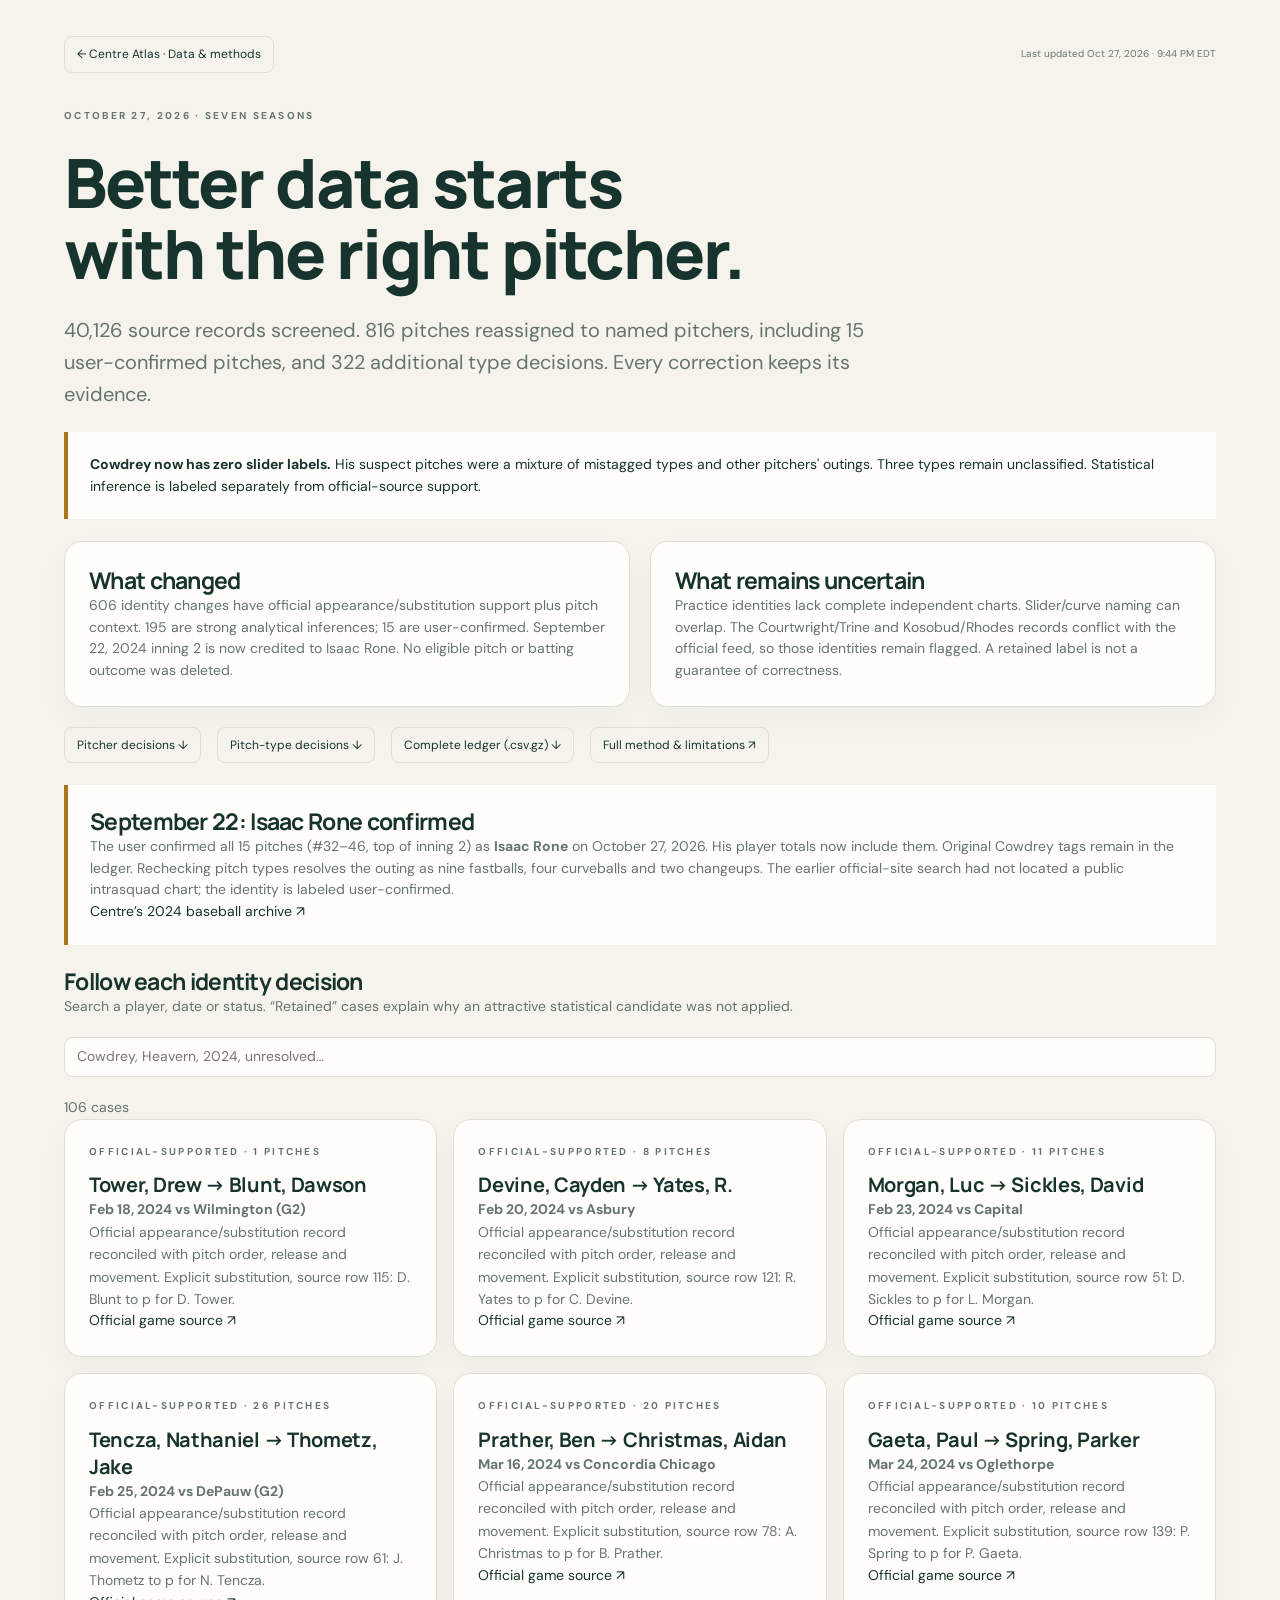
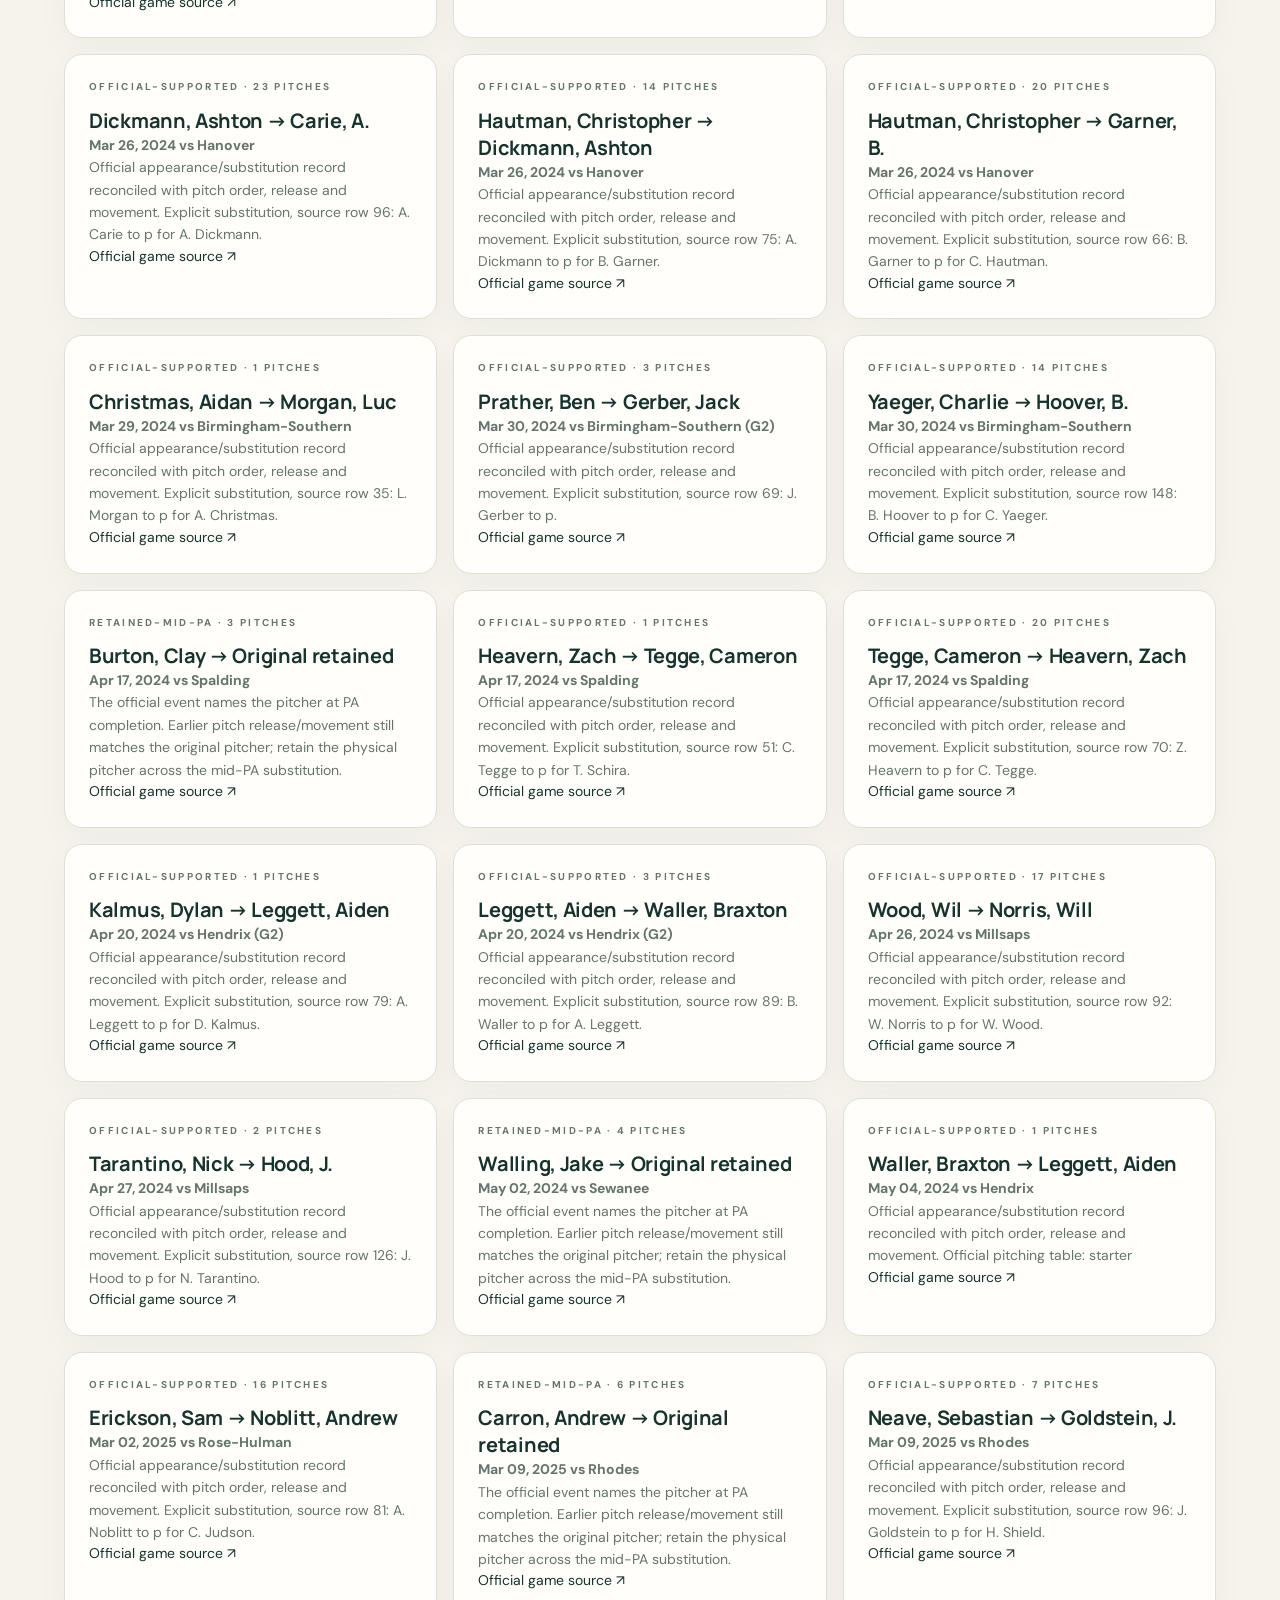
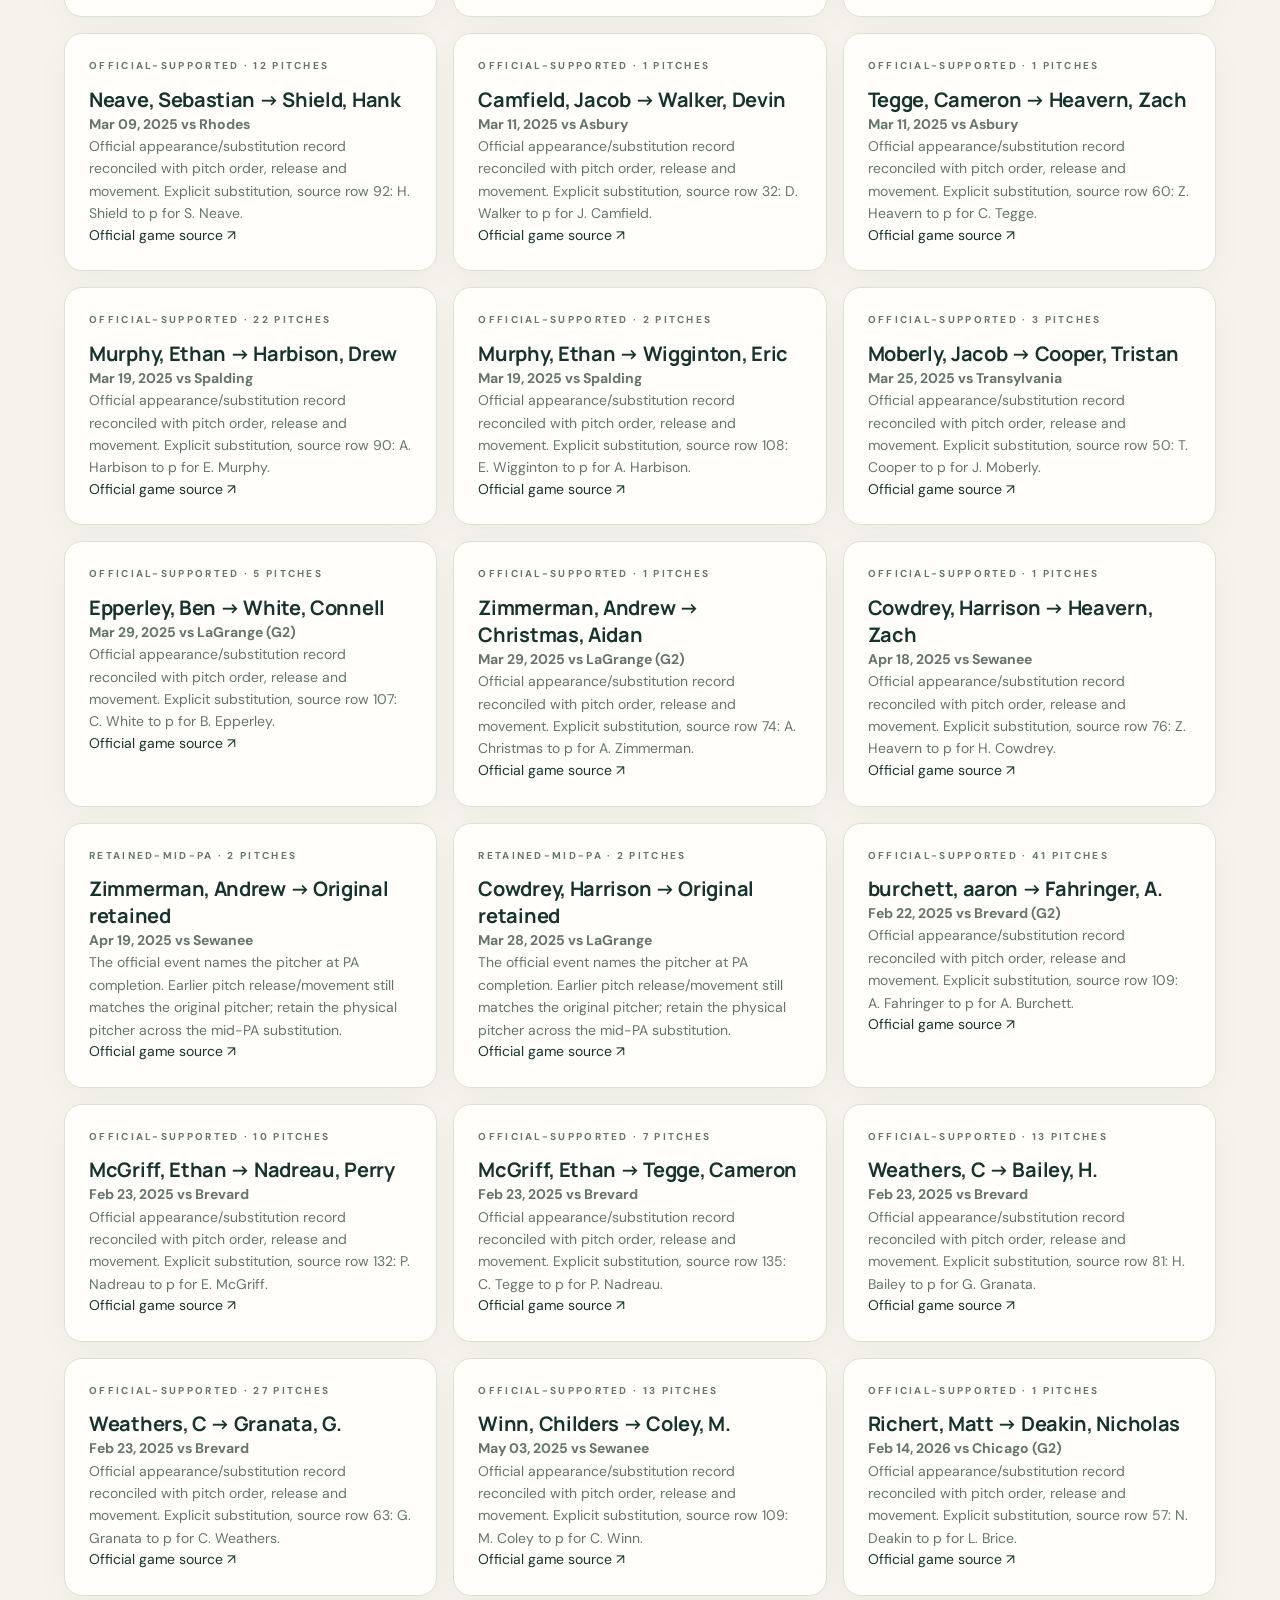
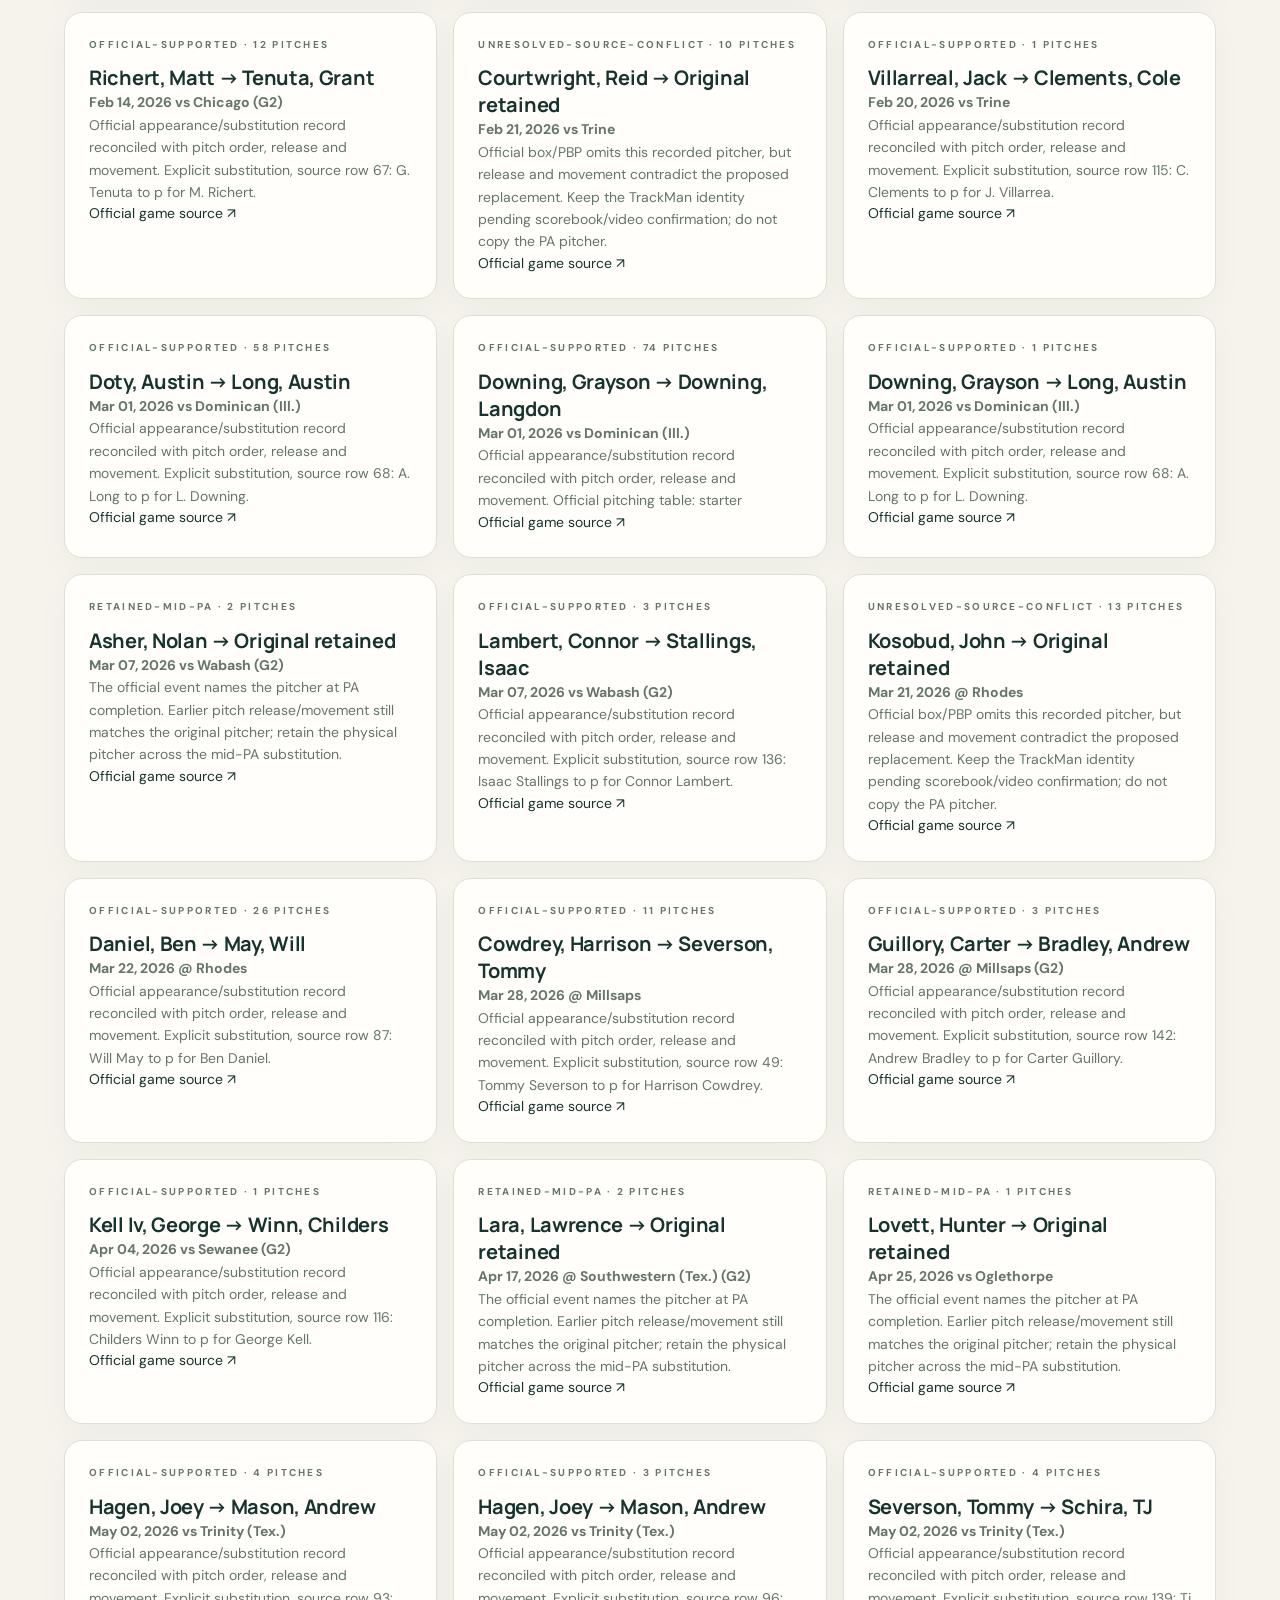
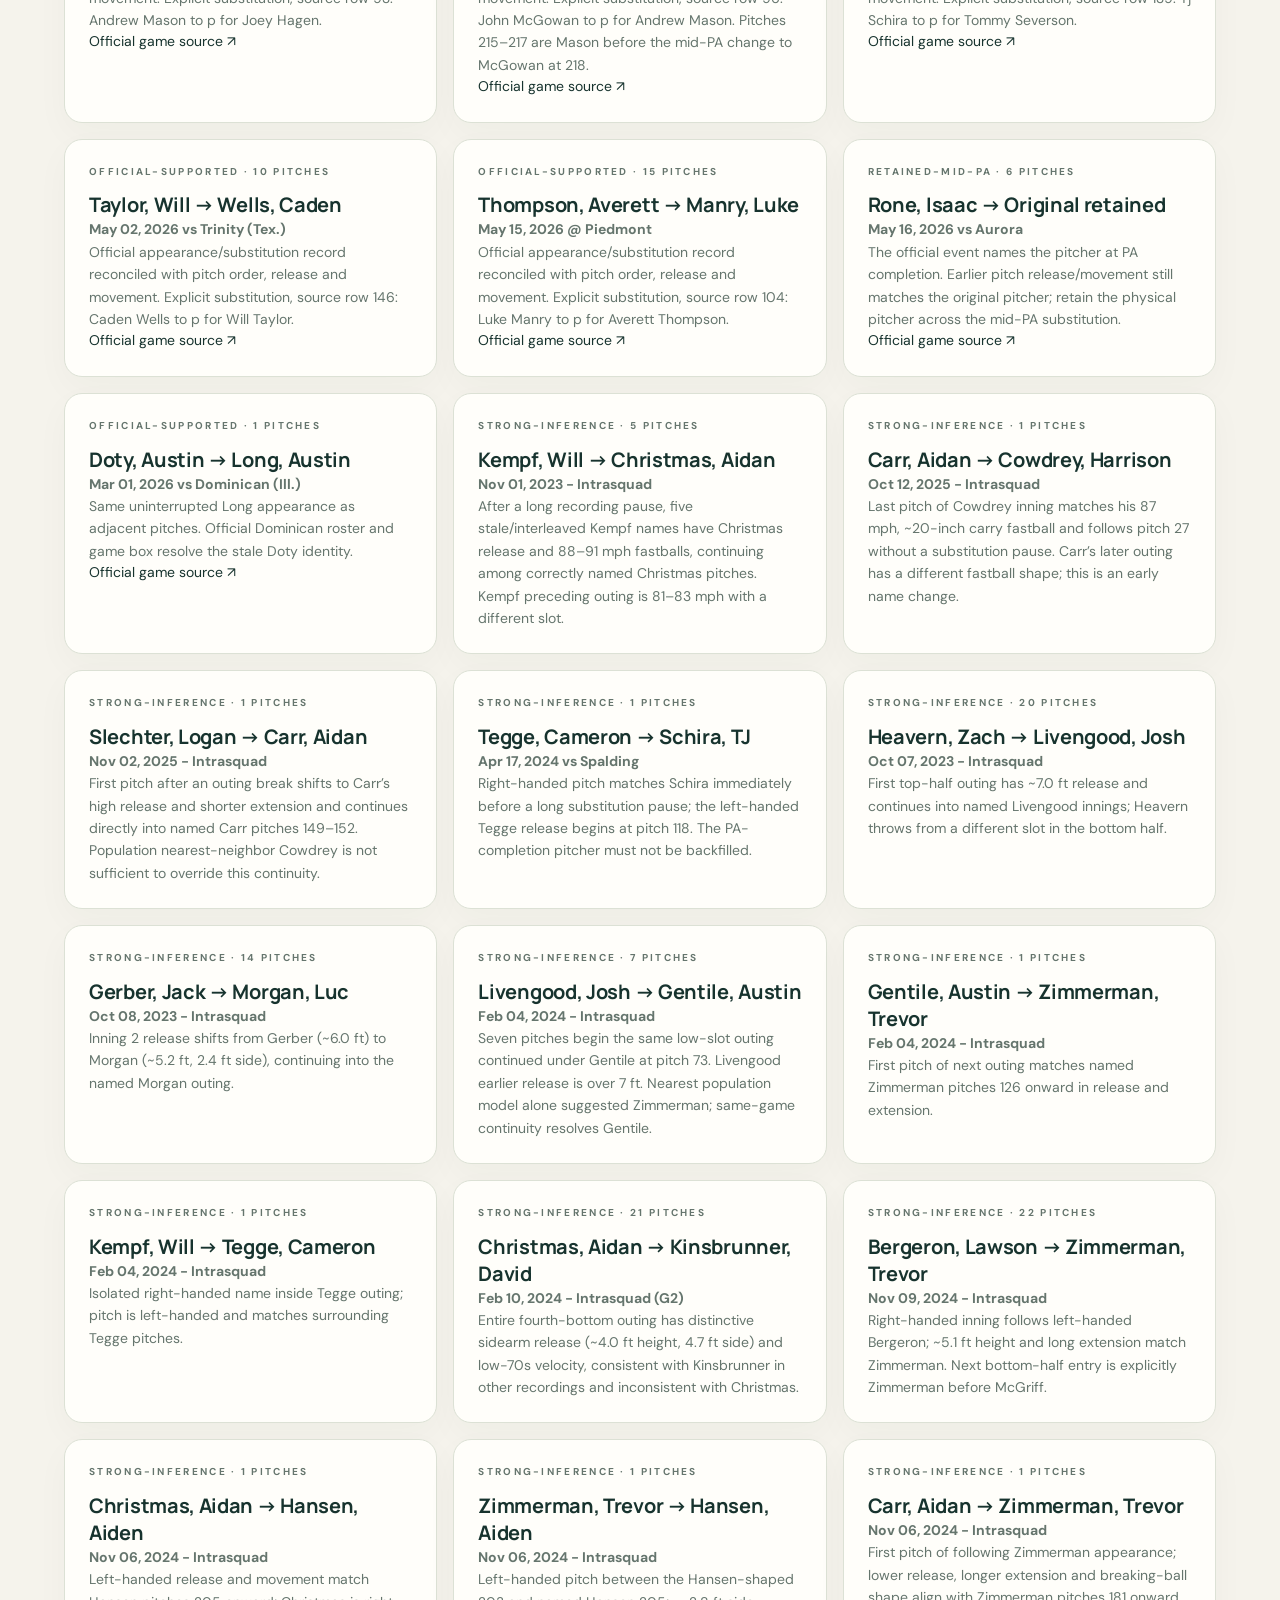
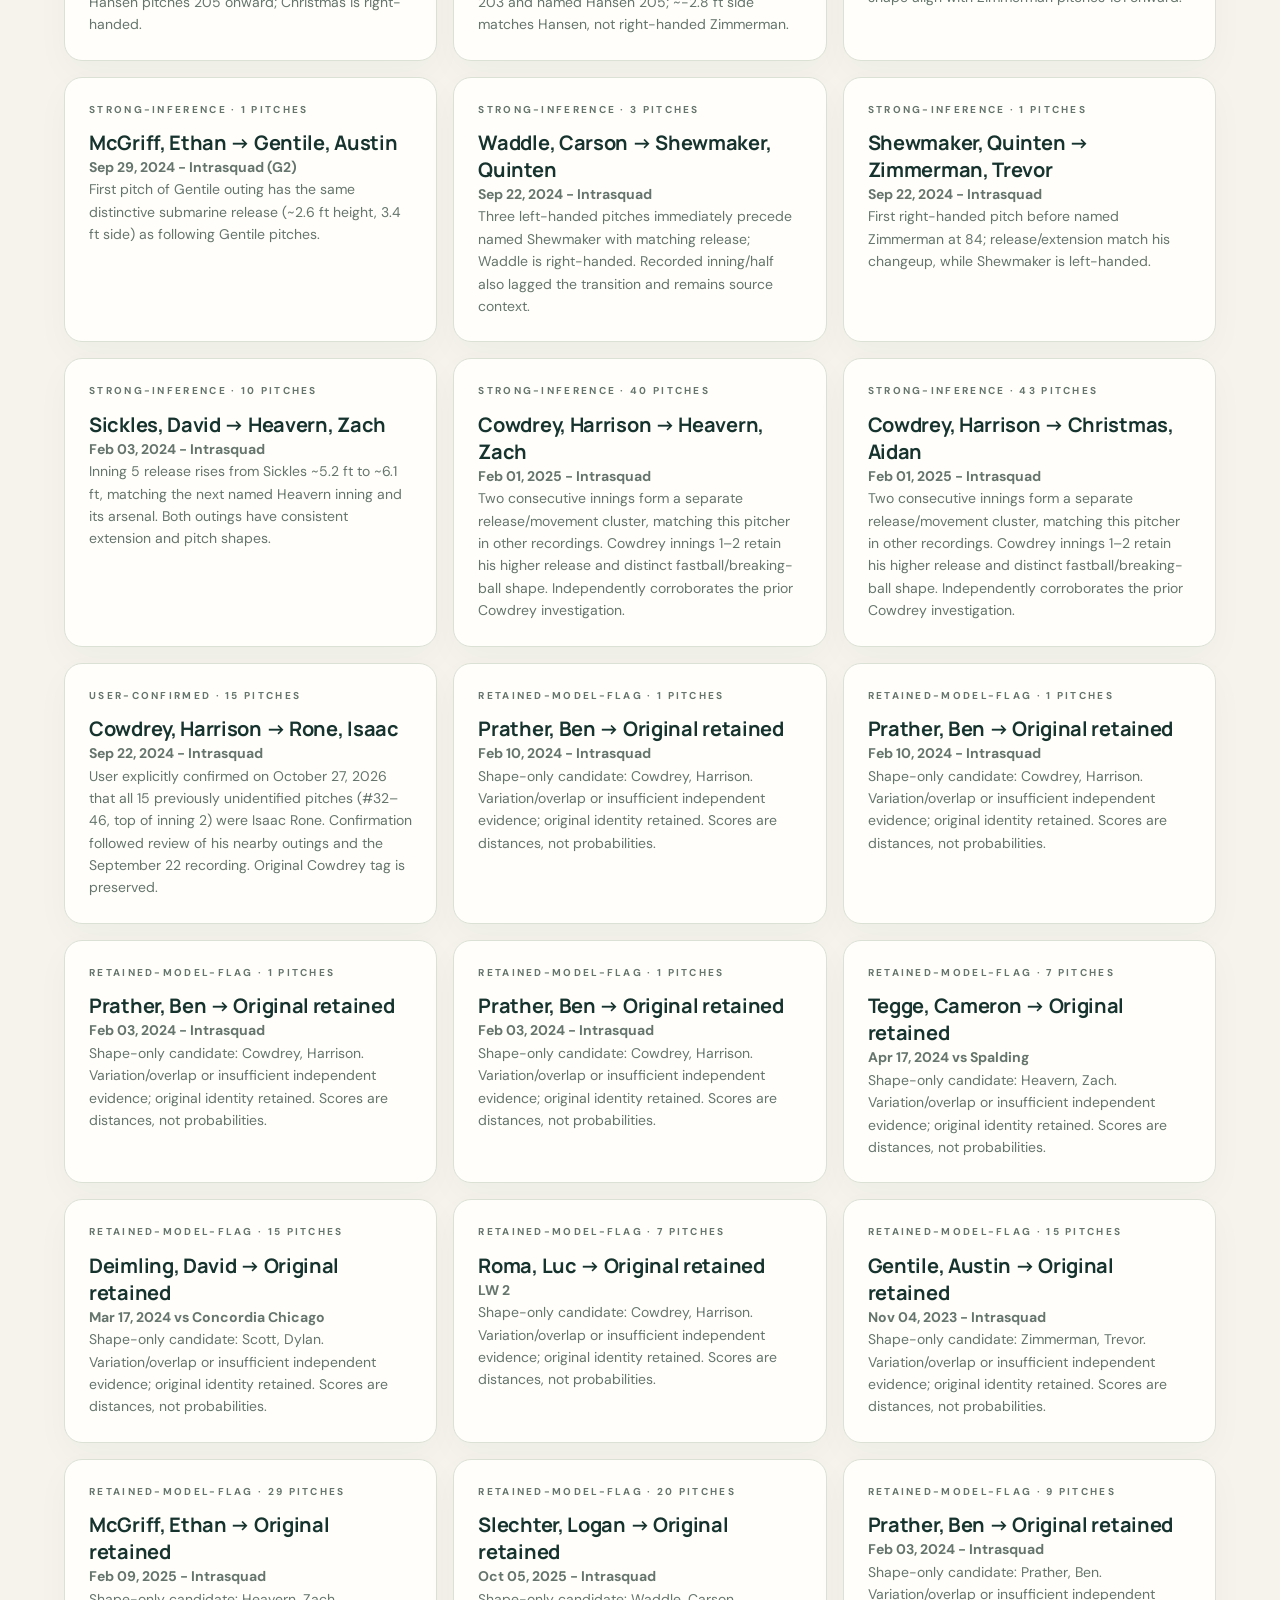
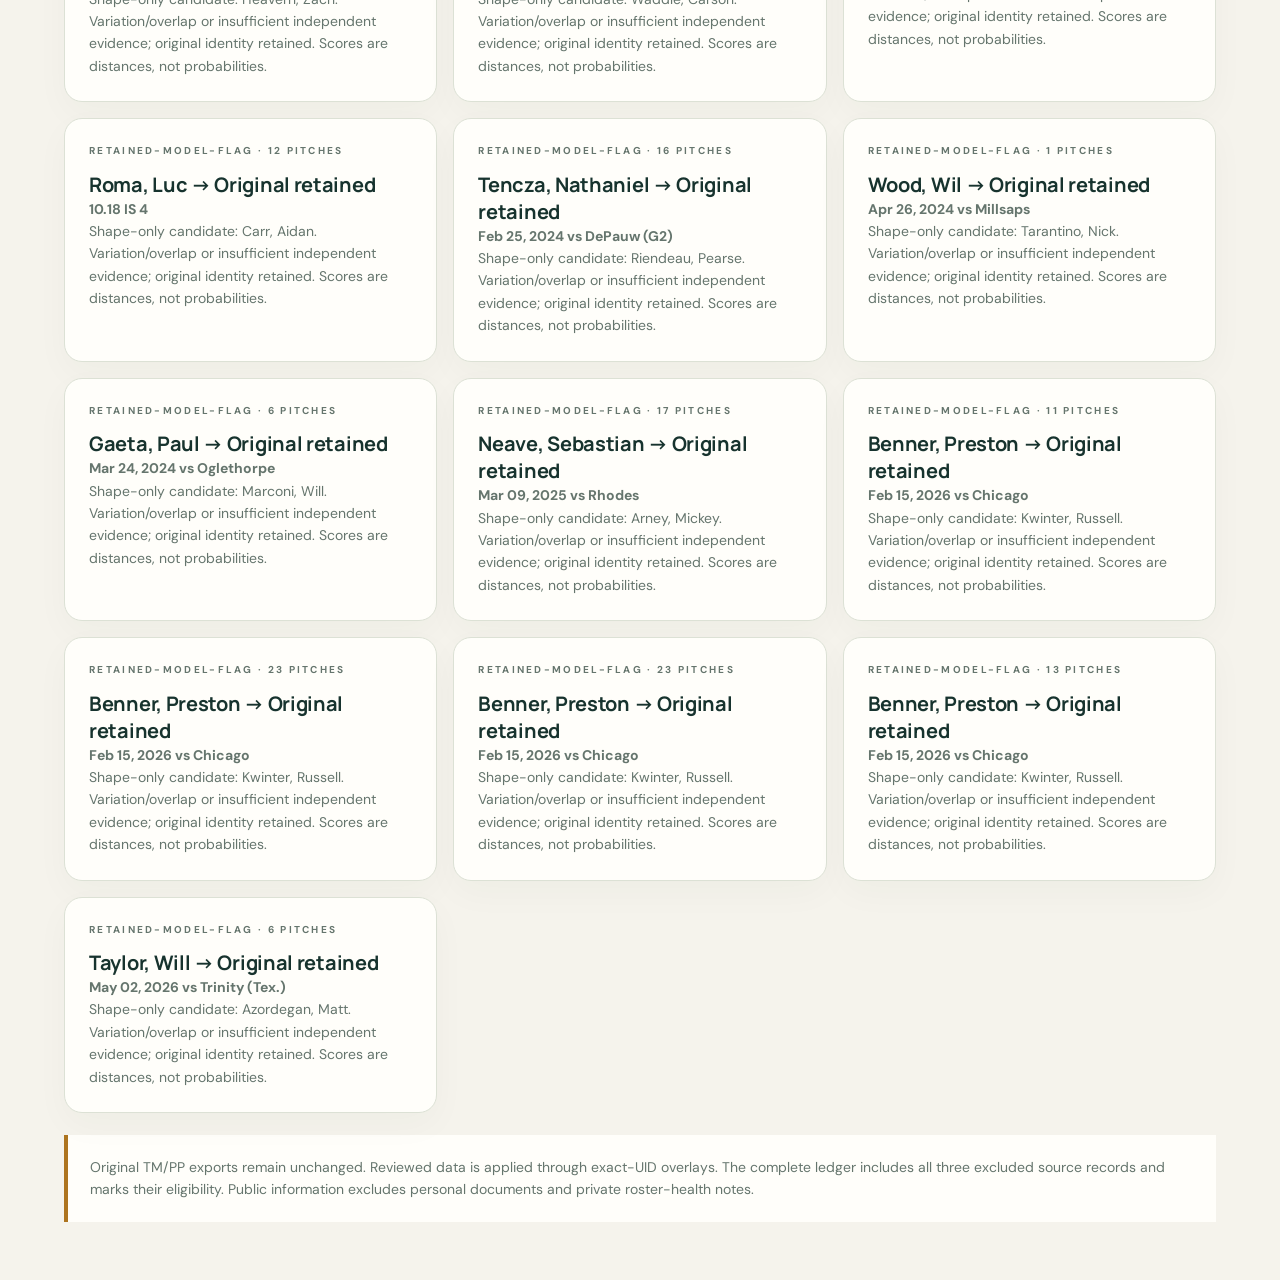
==== commit a7acb8ad: "Credit confirmed September 22 outing to Isaac Rone and display release time Recheck all source pitch" ====
--- a/site/review/audit-report.html
+++ b/site/review/audit-report.html
@@ -1 +1 @@
-<!doctype html><html lang="en"><head><meta charset="utf-8"><meta name="viewport" content="width=device-width,initial-scale=1"><title>Pitch audit · Centre Atlas</title><script>try{document.documentElement.dataset.theme=localStorage.getItem('atlas-theme')||'light'}catch{}</script><link rel="stylesheet" href="../style.css"><style>main{max-width:1200px;margin:auto;padding:36px 24px}h1{font-size:clamp(36px,6vw,68px);line-height:1.05;margin:24px 0}.case-grid{display:grid;grid-template-columns:repeat(auto-fit,minmax(min(100%,330px),1fr));gap:16px}.case h3{font-size:20px;overflow-wrap:anywhere}.case p{line-height:1.6}.case[hidden]{display:none}.audit-search{width:100%;padding:16px;margin:20px 0}.links{display:flex;gap:16px;flex-wrap:wrap;margin:20px 0}.report-lead{font-size:20px;max-width:850px;line-height:1.6}.report-note{padding:22px;margin:22px 0;border-left:4px solid var(--gold);background:var(--surface)}.report-table{overflow:auto;margin:22px 0}</style></head><body><main><a class="button-link" href="../#data">← Centre Atlas · Data & methods</a><div class="eyebrow" style="margin-top:35px">OCTOBER 27, 2026 · SEVEN SEASONS</div><h1>Better data starts<br>with the right pitcher.</h1><p class="report-lead">40,126 source records screened. 801 pitches reassigned to named pitchers, 15 left unidentified, and 321 additional type decisions. Every correction keeps its evidence.</p><div class="report-note"><strong>Cowdrey now has zero slider labels.</strong> His suspect pitches were a mixture of mistagged types and other pitchers' outings. Three types remain unclassified. Statistical inference is labeled separately from official-source support.</div><div class="grid2"><section class="card"><h2>What changed</h2><p>606 identity changes have official appearance/substitution support plus pitch context. 195 are strong analytical inferences. September 22, 2024 inning 2 remains unidentified. No eligible pitch or batting outcome was deleted.</p></section><section class="card"><h2>What remains uncertain</h2><p>Practice identities lack complete independent charts. Slider/curve naming can overlap. The Courtwright/Trine and Kosobud/Rhodes records conflict with the official feed, so those identities remain flagged. A retained label is not a guarantee of correctness.</p></section></div><div class="links"><a class="button-link" href="pitcher-decisions.csv" download>Pitcher decisions ↓</a><a class="button-link" href="pitch-type-decisions.csv" download>Pitch-type decisions ↓</a><a class="button-link" href="all-pitch-decisions.csv.gz" download>Complete ledger (.csv.gz) ↓</a><a class="button-link" href="https://github.com/AustinsAnalytics/centre-baseball-atlas/blob/main/docs/PITCH_AUDIT.md">Full method & limitations ↗</a></div><section class="report-note"><h2>September 22: official-site follow-up</h2><p>The published 2024/2025 schedules and Centre baseball news archive did not yield play-by-play for this intrasquad. A nearby-outing shape comparison points toward <strong>Isaac Rone</strong>, but some Heavern references overlap. Rone remains an unconfirmed lead; these 15 pitches stay unidentified in player totals.</p><a href="https://centrecolonels.com/sports/baseball/archives?season=2024&amp;path=baseball">Centre’s 2024 baseball archive ↗</a></section><h2>Follow each identity decision</h2><p>Search a player, date or status. “Retained” cases explain why an attractive statistical candidate was not applied.</p><input class="audit-search" id="case-search" type="search" placeholder="Cowdrey, Heavern, 2024, unresolved…" aria-label="Search identity decisions"><p id="case-count" aria-live="polite">106 cases</p><div class="case-grid"><article class="card case" data-search="feb 18, 2024 vs wilmington (g2) tower, drew blunt, dawson official-supported"><div class="eyebrow">official-supported · 1 pitches</div><h3>Tower, Drew → Blunt, Dawson</h3><p><strong>Feb 18, 2024 vs Wilmington (G2)</strong></p><p>Official appearance/substitution record reconciled with pitch order, release and movement. Explicit substitution, source row 115: D. Blunt to p for D. Tower.</p><a href="https://centrecolonels.com/sports/baseball/stats/2024/wilmington/boxscore/5937" target="_blank" rel="noopener">Official game source ↗</a></article><article class="card case" data-search="feb 20, 2024 vs asbury devine, cayden yates, r. official-supported"><div class="eyebrow">official-supported · 8 pitches</div><h3>Devine, Cayden → Yates, R.</h3><p><strong>Feb 20, 2024 vs Asbury</strong></p><p>Official appearance/substitution record reconciled with pitch order, release and movement. Explicit substitution, source row 121: R. Yates to p for C. Devine.</p><a href="https://centrecolonels.com/sports/baseball/stats/2024/asbury/boxscore/5938" target="_blank" rel="noopener">Official game source ↗</a></article><article class="card case" data-search="feb 23, 2024 vs capital morgan, luc sickles, david official-supported"><div class="eyebrow">official-supported · 11 pitches</div><h3>Morgan, Luc → Sickles, David</h3><p><strong>Feb 23, 2024 vs Capital</strong></p><p>Official appearance/substitution record reconciled with pitch order, release and movement. Explicit substitution, source row 51: D. Sickles to p for L. Morgan.</p><a href="https://centrecolonels.com/sports/baseball/stats/2024/capita/boxscore/5939" target="_blank" rel="noopener">Official game source ↗</a></article><article class="card case" data-search="feb 25, 2024 vs depauw (g2) tencza, nathaniel thometz, jake official-supported"><div class="eyebrow">official-supported · 26 pitches</div><h3>Tencza, Nathaniel → Thometz, Jake</h3><p><strong>Feb 25, 2024 vs DePauw (G2)</strong></p><p>Official appearance/substitution record reconciled with pitch order, release and movement. Explicit substitution, source row 61: J. Thometz to p for N. Tencza.</p><a href="https://centrecolonels.com/sports/baseball/stats/2024/depauw/boxscore/5942" target="_blank" rel="noopener">Official game source ↗</a></article><article class="card case" data-search="mar 16, 2024 vs concordia chicago prather, ben christmas, aidan official-supported"><div class="eyebrow">official-supported · 20 pitches</div><h3>Prather, Ben → Christmas, Aidan</h3><p><strong>Mar 16, 2024 vs Concordia Chicago</strong></p><p>Official appearance/substitution record reconciled with pitch order, release and movement. Explicit substitution, source row 78: A. Christmas to p for B. Prather.</p><a href="https://centrecolonels.com/sports/baseball/stats/2024/concordia-chicago/boxscore/5953" target="_blank" rel="noopener">Official game source ↗</a></article><article class="card case" data-search="mar 24, 2024 vs oglethorpe gaeta, paul spring, parker official-supported"><div class="eyebrow">official-supported · 10 pitches</div><h3>Gaeta, Paul → Spring, Parker</h3><p><strong>Mar 24, 2024 vs Oglethorpe</strong></p><p>Official appearance/substitution record reconciled with pitch order, release and movement. Explicit substitution, source row 139: P. Spring to p for P. Gaeta.</p><a href="https://centrecolonels.com/sports/baseball/stats/2024/oglethorpe/boxscore/5958" target="_blank" rel="noopener">Official game source ↗</a></article><article class="card case" data-search="mar 26, 2024 vs hanover dickmann, ashton carie, a. official-supported"><div class="eyebrow">official-supported · 23 pitches</div><h3>Dickmann, Ashton → Carie, A.</h3><p><strong>Mar 26, 2024 vs Hanover</strong></p><p>Official appearance/substitution record reconciled with pitch order, release and movement. Explicit substitution, source row 96: A. Carie to p for A. Dickmann.</p><a href="https://centrecolonels.com/sports/baseball/stats/2024/hanover/boxscore/5959" target="_blank" rel="noopener">Official game source ↗</a></article><article class="card case" data-search="mar 26, 2024 vs hanover hautman, christopher dickmann, ashton official-supported"><div class="eyebrow">official-supported · 14 pitches</div><h3>Hautman, Christopher → Dickmann, Ashton</h3><p><strong>Mar 26, 2024 vs Hanover</strong></p><p>Official appearance/substitution record reconciled with pitch order, release and movement. Explicit substitution, source row 75: A. Dickmann to p for B. Garner.</p><a href="https://centrecolonels.com/sports/baseball/stats/2024/hanover/boxscore/5959" target="_blank" rel="noopener">Official game source ↗</a></article><article class="card case" data-search="mar 26, 2024 vs hanover hautman, christopher garner, b. official-supported"><div class="eyebrow">official-supported · 20 pitches</div><h3>Hautman, Christopher → Garner, B.</h3><p><strong>Mar 26, 2024 vs Hanover</strong></p><p>Official appearance/substitution record reconciled with pitch order, release and movement. Explicit substitution, source row 66: B. Garner to p for C. Hautman.</p><a href="https://centrecolonels.com/sports/baseball/stats/2024/hanover/boxscore/5959" target="_blank" rel="noopener">Official game source ↗</a></article><article class="card case" data-search="mar 29, 2024 vs birmingham-southern christmas, aidan morgan, luc official-supported"><div class="eyebrow">official-supported · 1 pitches</div><h3>Christmas, Aidan → Morgan, Luc</h3><p><strong>Mar 29, 2024 vs Birmingham-Southern</strong></p><p>Official appearance/substitution record reconciled with pitch order, release and movement. Explicit substitution, source row 35: L. Morgan to p for A. Christmas.</p><a href="https://centrecolonels.com/sports/baseball/stats/2024/birmingham-southern/boxscore/5960" target="_blank" rel="noopener">Official game source ↗</a></article><article class="card case" data-search="mar 30, 2024 vs birmingham-southern (g2) prather, ben gerber, jack official-supported"><div class="eyebrow">official-supported · 3 pitches</div><h3>Prather, Ben → Gerber, Jack</h3><p><strong>Mar 30, 2024 vs Birmingham-Southern (G2)</strong></p><p>Official appearance/substitution record reconciled with pitch order, release and movement. Explicit substitution, source row 69: J. Gerber to p.</p><a href="https://centrecolonels.com/sports/baseball/stats/2024/birmingham-southern/boxscore/5961" target="_blank" rel="noopener">Official game source ↗</a></article><article class="card case" data-search="mar 30, 2024 vs birmingham-southern yaeger, charlie hoover, b. official-supported"><div class="eyebrow">official-supported · 14 pitches</div><h3>Yaeger, Charlie → Hoover, B.</h3><p><strong>Mar 30, 2024 vs Birmingham-Southern</strong></p><p>Official appearance/substitution record reconciled with pitch order, release and movement. Explicit substitution, source row 148: B. Hoover to p for C. Yaeger.</p><a href="https://centrecolonels.com/sports/baseball/stats/2024/birmingham-southern/boxscore/5962" target="_blank" rel="noopener">Official game source ↗</a></article><article class="card case" data-search="apr 17, 2024 vs spalding burton, clay original retained retained-mid-pa"><div class="eyebrow">retained-mid-PA · 3 pitches</div><h3>Burton, Clay → Original retained</h3><p><strong>Apr 17, 2024 vs Spalding</strong></p><p>The official event names the pitcher at PA completion. Earlier pitch release/movement still matches the original pitcher; retain the physical pitcher across the mid-PA substitution.</p><a href="https://centrecolonels.com/sports/baseball/stats/2024/spalding/boxscore/5971" target="_blank" rel="noopener">Official game source ↗</a></article><article class="card case" data-search="apr 17, 2024 vs spalding heavern, zach tegge, cameron official-supported"><div class="eyebrow">official-supported · 1 pitches</div><h3>Heavern, Zach → Tegge, Cameron</h3><p><strong>Apr 17, 2024 vs Spalding</strong></p><p>Official appearance/substitution record reconciled with pitch order, release and movement. Explicit substitution, source row 51: C. Tegge to p for T. Schira.</p><a href="https://centrecolonels.com/sports/baseball/stats/2024/spalding/boxscore/5971" target="_blank" rel="noopener">Official game source ↗</a></article><article class="card case" data-search="apr 17, 2024 vs spalding tegge, cameron heavern, zach official-supported"><div class="eyebrow">official-supported · 20 pitches</div><h3>Tegge, Cameron → Heavern, Zach</h3><p><strong>Apr 17, 2024 vs Spalding</strong></p><p>Official appearance/substitution record reconciled with pitch order, release and movement. Explicit substitution, source row 70: Z. Heavern to p for C. Tegge.</p><a href="https://centrecolonels.com/sports/baseball/stats/2024/spalding/boxscore/5971" target="_blank" rel="noopener">Official game source ↗</a></article><article class="card case" data-search="apr 20, 2024 vs hendrix (g2) kalmus, dylan leggett, aiden official-supported"><div class="eyebrow">official-supported · 1 pitches</div><h3>Kalmus, Dylan → Leggett, Aiden</h3><p><strong>Apr 20, 2024 vs Hendrix (G2)</strong></p><p>Official appearance/substitution record reconciled with pitch order, release and movement. Explicit substitution, source row 79: A. Leggett to p for D. Kalmus.</p><a href="https://centrecolonels.com/sports/baseball/stats/2024/hendrix/boxscore/5974" target="_blank" rel="noopener">Official game source ↗</a></article><article class="card case" data-search="apr 20, 2024 vs hendrix (g2) leggett, aiden waller, braxton official-supported"><div class="eyebrow">official-supported · 3 pitches</div><h3>Leggett, Aiden → Waller, Braxton</h3><p><strong>Apr 20, 2024 vs Hendrix (G2)</strong></p><p>Official appearance/substitution record reconciled with pitch order, release and movement. Explicit substitution, source row 89: B. Waller to p for A. Leggett.</p><a href="https://centrecolonels.com/sports/baseball/stats/2024/hendrix/boxscore/5974" target="_blank" rel="noopener">Official game source ↗</a></article><article class="card case" data-search="apr 26, 2024 vs millsaps wood, wil norris, will official-supported"><div class="eyebrow">official-supported · 17 pitches</div><h3>Wood, Wil → Norris, Will</h3><p><strong>Apr 26, 2024 vs Millsaps</strong></p><p>Official appearance/substitution record reconciled with pitch order, release and movement. Explicit substitution, source row 92: W. Norris to p for W. Wood.</p><a href="https://centrecolonels.com/sports/baseball/stats/2024/millsaps/boxscore/5975" target="_blank" rel="noopener">Official game source ↗</a></article><article class="card case" data-search="apr 27, 2024 vs millsaps tarantino, nick hood, j. official-supported"><div class="eyebrow">official-supported · 2 pitches</div><h3>Tarantino, Nick → Hood, J.</h3><p><strong>Apr 27, 2024 vs Millsaps</strong></p><p>Official appearance/substitution record reconciled with pitch order, release and movement. Explicit substitution, source row 126: J. Hood to p for N. Tarantino.</p><a href="https://centrecolonels.com/sports/baseball/stats/2024/millsaps/boxscore/6470" target="_blank" rel="noopener">Official game source ↗</a></article><article class="card case" data-search="may 02, 2024 vs sewanee walling, jake original retained retained-mid-pa"><div class="eyebrow">retained-mid-PA · 4 pitches</div><h3>Walling, Jake → Original retained</h3><p><strong>May 02, 2024 vs Sewanee</strong></p><p>The official event names the pitcher at PA completion. Earlier pitch release/movement still matches the original pitcher; retain the physical pitcher across the mid-PA substitution.</p><a href="https://centrecolonels.com/sports/baseball/stats/2024/sewanee/boxscore/6484" target="_blank" rel="noopener">Official game source ↗</a></article><article class="card case" data-search="may 04, 2024 vs hendrix waller, braxton leggett, aiden official-supported"><div class="eyebrow">official-supported · 1 pitches</div><h3>Waller, Braxton → Leggett, Aiden</h3><p><strong>May 04, 2024 vs Hendrix</strong></p><p>Official appearance/substitution record reconciled with pitch order, release and movement. Official pitching table: starter</p><a href="https://centrecolonels.com/sports/baseball/stats/2024/hendrix/boxscore/6489" target="_blank" rel="noopener">Official game source ↗</a></article><article class="card case" data-search="mar 02, 2025 vs rose-hulman erickson, sam noblitt, andrew official-supported"><div class="eyebrow">official-supported · 16 pitches</div><h3>Erickson, Sam → Noblitt, Andrew</h3><p><strong>Mar 02, 2025 vs Rose-Hulman</strong></p><p>Official appearance/substitution record reconciled with pitch order, release and movement. Explicit substitution, source row 81: A. Noblitt to p for C. Judson.</p><a href="https://centrecolonels.com/sports/baseball/stats/2025/rose-hulman/boxscore/6871" target="_blank" rel="noopener">Official game source ↗</a></article><article class="card case" data-search="mar 09, 2025 vs rhodes carron, andrew original retained retained-mid-pa"><div class="eyebrow">retained-mid-PA · 6 pitches</div><h3>Carron, Andrew → Original retained</h3><p><strong>Mar 09, 2025 vs Rhodes</strong></p><p>The official event names the pitcher at PA completion. Earlier pitch release/movement still matches the original pitcher; retain the physical pitcher across the mid-PA substitution.</p><a href="https://centrecolonels.com/sports/baseball/stats/2025/rhodes/boxscore/6874" target="_blank" rel="noopener">Official game source ↗</a></article><article class="card case" data-search="mar 09, 2025 vs rhodes neave, sebastian goldstein, j. official-supported"><div class="eyebrow">official-supported · 7 pitches</div><h3>Neave, Sebastian → Goldstein, J.</h3><p><strong>Mar 09, 2025 vs Rhodes</strong></p><p>Official appearance/substitution record reconciled with pitch order, release and movement. Explicit substitution, source row 96: J. Goldstein to p for H. Shield.</p><a href="https://centrecolonels.com/sports/baseball/stats/2025/rhodes/boxscore/6874" target="_blank" rel="noopener">Official game source ↗</a></article><article class="card case" data-search="mar 09, 2025 vs rhodes neave, sebastian shield, hank official-supported"><div class="eyebrow">official-supported · 12 pitches</div><h3>Neave, Sebastian → Shield, Hank</h3><p><strong>Mar 09, 2025 vs Rhodes</strong></p><p>Official appearance/substitution record reconciled with pitch order, release and movement. Explicit substitution, source row 92: H. Shield to p for S. Neave.</p><a href="https://centrecolonels.com/sports/baseball/stats/2025/rhodes/boxscore/6874" target="_blank" rel="noopener">Official game source ↗</a></article><article class="card case" data-search="mar 11, 2025 vs asbury camfield, jacob walker, devin official-supported"><div class="eyebrow">official-supported · 1 pitches</div><h3>Camfield, Jacob → Walker, Devin</h3><p><strong>Mar 11, 2025 vs Asbury</strong></p><p>Official appearance/substitution record reconciled with pitch order, release and movement. Explicit substitution, source row 32: D. Walker to p for J. Camfield.</p><a href="https://centrecolonels.com/sports/baseball/stats/2025/asbury/boxscore/6875" target="_blank" rel="noopener">Official game source ↗</a></article><article class="card case" data-search="mar 11, 2025 vs asbury tegge, cameron heavern, zach official-supported"><div class="eyebrow">official-supported · 1 pitches</div><h3>Tegge, Cameron → Heavern, Zach</h3><p><strong>Mar 11, 2025 vs Asbury</strong></p><p>Official appearance/substitution record reconciled with pitch order, release and movement. Explicit substitution, source row 60: Z. Heavern to p for C. Tegge.</p><a href="https://centrecolonels.com/sports/baseball/stats/2025/asbury/boxscore/6875" target="_blank" rel="noopener">Official game source ↗</a></article><article class="card case" data-search="mar 19, 2025 vs spalding murphy, ethan harbison, drew official-supported"><div class="eyebrow">official-supported · 22 pitches</div><h3>Murphy, Ethan → Harbison, Drew</h3><p><strong>Mar 19, 2025 vs Spalding</strong></p><p>Official appearance/substitution record reconciled with pitch order, release and movement. Explicit substitution, source row 90: A. Harbison to p for E. Murphy.</p><a href="https://centrecolonels.com/sports/baseball/stats/2025/spalding/boxscore/6879" target="_blank" rel="noopener">Official game source ↗</a></article><article class="card case" data-search="mar 19, 2025 vs spalding murphy, ethan wigginton, eric official-supported"><div class="eyebrow">official-supported · 2 pitches</div><h3>Murphy, Ethan → Wigginton, Eric</h3><p><strong>Mar 19, 2025 vs Spalding</strong></p><p>Official appearance/substitution record reconciled with pitch order, release and movement. Explicit substitution, source row 108: E. Wigginton to p for A. Harbison.</p><a href="https://centrecolonels.com/sports/baseball/stats/2025/spalding/boxscore/6879" target="_blank" rel="noopener">Official game source ↗</a></article><article class="card case" data-search="mar 25, 2025 vs transylvania moberly, jacob cooper, tristan official-supported"><div class="eyebrow">official-supported · 3 pitches</div><h3>Moberly, Jacob → Cooper, Tristan</h3><p><strong>Mar 25, 2025 vs Transylvania</strong></p><p>Official appearance/substitution record reconciled with pitch order, release and movement. Explicit substitution, source row 50: T. Cooper to p for J. Moberly.</p><a href="https://centrecolonels.com/sports/baseball/stats/2025/transylvania/boxscore/6883" target="_blank" rel="noopener">Official game source ↗</a></article><article class="card case" data-search="mar 29, 2025 vs lagrange (g2) epperley, ben white, connell official-supported"><div class="eyebrow">official-supported · 5 pitches</div><h3>Epperley, Ben → White, Connell</h3><p><strong>Mar 29, 2025 vs LaGrange (G2)</strong></p><p>Official appearance/substitution record reconciled with pitch order, release and movement. Explicit substitution, source row 107: C. White to p for B. Epperley.</p><a href="https://centrecolonels.com/sports/baseball/stats/2025/lagrange/boxscore/6885" target="_blank" rel="noopener">Official game source ↗</a></article><article class="card case" data-search="mar 29, 2025 vs lagrange (g2) zimmerman, andrew christmas, aidan official-supported"><div class="eyebrow">official-supported · 1 pitches</div><h3>Zimmerman, Andrew → Christmas, Aidan</h3><p><strong>Mar 29, 2025 vs LaGrange (G2)</strong></p><p>Official appearance/substitution record reconciled with pitch order, release and movement. Explicit substitution, source row 74: A. Christmas to p for A. Zimmerman.</p><a href="https://centrecolonels.com/sports/baseball/stats/2025/lagrange/boxscore/6885" target="_blank" rel="noopener">Official game source ↗</a></article><article class="card case" data-search="apr 18, 2025 vs sewanee cowdrey, harrison heavern, zach official-supported"><div class="eyebrow">official-supported · 1 pitches</div><h3>Cowdrey, Harrison → Heavern, Zach</h3><p><strong>Apr 18, 2025 vs Sewanee</strong></p><p>Official appearance/substitution record reconciled with pitch order, release and movement. Explicit substitution, source row 76: Z. Heavern to p for H. Cowdrey.</p><a href="https://centrecolonels.com/sports/baseball/stats/2025/sewanee/boxscore/6890" target="_blank" rel="noopener">Official game source ↗</a></article><article class="card case" data-search="apr 19, 2025 vs sewanee zimmerman, andrew original retained retained-mid-pa"><div class="eyebrow">retained-mid-PA · 2 pitches</div><h3>Zimmerman, Andrew → Original retained</h3><p><strong>Apr 19, 2025 vs Sewanee</strong></p><p>The official event names the pitcher at PA completion. Earlier pitch release/movement still matches the original pitcher; retain the physical pitcher across the mid-PA substitution.</p><a href="https://centrecolonels.com/sports/baseball/stats/2025/sewanee/boxscore/6891" target="_blank" rel="noopener">Official game source ↗</a></article><article class="card case" data-search="mar 28, 2025 vs lagrange cowdrey, harrison original retained retained-mid-pa"><div class="eyebrow">retained-mid-PA · 2 pitches</div><h3>Cowdrey, Harrison → Original retained</h3><p><strong>Mar 28, 2025 vs LaGrange</strong></p><p>The official event names the pitcher at PA completion. Earlier pitch release/movement still matches the original pitcher; retain the physical pitcher across the mid-PA substitution.</p><a href="https://centrecolonels.com/sports/baseball/stats/2025/lagrange/boxscore/6954" target="_blank" rel="noopener">Official game source ↗</a></article><article class="card case" data-search="feb 22, 2025 vs brevard (g2) burchett, aaron fahringer, a. official-supported"><div class="eyebrow">official-supported · 41 pitches</div><h3>burchett, aaron → Fahringer, A.</h3><p><strong>Feb 22, 2025 vs Brevard (G2)</strong></p><p>Official appearance/substitution record reconciled with pitch order, release and movement. Explicit substitution, source row 109: A. Fahringer to p for A. Burchett.</p><a href="https://centrecolonels.com/sports/baseball/stats/2025/brevard/boxscore/6955" target="_blank" rel="noopener">Official game source ↗</a></article><article class="card case" data-search="feb 23, 2025 vs brevard mcgriff, ethan nadreau, perry official-supported"><div class="eyebrow">official-supported · 10 pitches</div><h3>McGriff, Ethan → Nadreau, Perry</h3><p><strong>Feb 23, 2025 vs Brevard</strong></p><p>Official appearance/substitution record reconciled with pitch order, release and movement. Explicit substitution, source row 132: P. Nadreau to p for E. McGriff.</p><a href="https://centrecolonels.com/sports/baseball/stats/2025/brevard/boxscore/6956" target="_blank" rel="noopener">Official game source ↗</a></article><article class="card case" data-search="feb 23, 2025 vs brevard mcgriff, ethan tegge, cameron official-supported"><div class="eyebrow">official-supported · 7 pitches</div><h3>McGriff, Ethan → Tegge, Cameron</h3><p><strong>Feb 23, 2025 vs Brevard</strong></p><p>Official appearance/substitution record reconciled with pitch order, release and movement. Explicit substitution, source row 135: C. Tegge to p for P. Nadreau.</p><a href="https://centrecolonels.com/sports/baseball/stats/2025/brevard/boxscore/6956" target="_blank" rel="noopener">Official game source ↗</a></article><article class="card case" data-search="feb 23, 2025 vs brevard weathers, c bailey, h. official-supported"><div class="eyebrow">official-supported · 13 pitches</div><h3>Weathers, C → Bailey, H.</h3><p><strong>Feb 23, 2025 vs Brevard</strong></p><p>Official appearance/substitution record reconciled with pitch order, release and movement. Explicit substitution, source row 81: H. Bailey to p for G. Granata.</p><a href="https://centrecolonels.com/sports/baseball/stats/2025/brevard/boxscore/6956" target="_blank" rel="noopener">Official game source ↗</a></article><article class="card case" data-search="feb 23, 2025 vs brevard weathers, c granata, g. official-supported"><div class="eyebrow">official-supported · 27 pitches</div><h3>Weathers, C → Granata, G.</h3><p><strong>Feb 23, 2025 vs Brevard</strong></p><p>Official appearance/substitution record reconciled with pitch order, release and movement. Explicit substitution, source row 63: G. Granata to p for C. Weathers.</p><a href="https://centrecolonels.com/sports/baseball/stats/2025/brevard/boxscore/6956" target="_blank" rel="noopener">Official game source ↗</a></article><article class="card case" data-search="may 03, 2025 vs sewanee winn, childers coley, m. official-supported"><div class="eyebrow">official-supported · 13 pitches</div><h3>Winn, Childers → Coley, M.</h3><p><strong>May 03, 2025 vs Sewanee</strong></p><p>Official appearance/substitution record reconciled with pitch order, release and movement. Explicit substitution, source row 109: M. Coley to p for C. Winn.</p><a href="https://centrecolonels.com/sports/baseball/stats/2025/sewanee/boxscore/6964" target="_blank" rel="noopener">Official game source ↗</a></article><article class="card case" data-search="feb 14, 2026 vs chicago (g2) richert, matt deakin, nicholas official-supported"><div class="eyebrow">official-supported · 1 pitches</div><h3>Richert, Matt → Deakin, Nicholas</h3><p><strong>Feb 14, 2026 vs Chicago (G2)</strong></p><p>Official appearance/substitution record reconciled with pitch order, release and movement. Explicit substitution, source row 57: N. Deakin to p for L. Brice.</p><a href="https://centrecolonels.com/sports/baseball/stats/2026/chicago/boxscore/7403" target="_blank" rel="noopener">Official game source ↗</a></article><article class="card case" data-search="feb 14, 2026 vs chicago (g2) richert, matt tenuta, grant official-supported"><div class="eyebrow">official-supported · 12 pitches</div><h3>Richert, Matt → Tenuta, Grant</h3><p><strong>Feb 14, 2026 vs Chicago (G2)</strong></p><p>Official appearance/substitution record reconciled with pitch order, release and movement. Explicit substitution, source row 67: G. Tenuta to p for M. Richert.</p><a href="https://centrecolonels.com/sports/baseball/stats/2026/chicago/boxscore/7403" target="_blank" rel="noopener">Official game source ↗</a></article><article class="card case" data-search="feb 21, 2026 vs trine courtwright, reid original retained unresolved-source-conflict"><div class="eyebrow">unresolved-source-conflict · 10 pitches</div><h3>Courtwright, Reid → Original retained</h3><p><strong>Feb 21, 2026 vs Trine</strong></p><p>Official box/PBP omits this recorded pitcher, but release and movement contradict the proposed replacement. Keep the TrackMan identity pending scorebook/video confirmation; do not copy the PA pitcher.</p><a href="https://centrecolonels.com/sports/baseball/stats/2026/trine/boxscore/7405" target="_blank" rel="noopener">Official game source ↗</a></article><article class="card case" data-search="feb 20, 2026 vs trine villarreal, jack clements, cole official-supported"><div class="eyebrow">official-supported · 1 pitches</div><h3>Villarreal, Jack → Clements, Cole</h3><p><strong>Feb 20, 2026 vs Trine</strong></p><p>Official appearance/substitution record reconciled with pitch order, release and movement. Explicit substitution, source row 115: C. Clements to p for J. Villarrea.</p><a href="https://centrecolonels.com/sports/baseball/stats/2026/trine/boxscore/7407" target="_blank" rel="noopener">Official game source ↗</a></article><article class="card case" data-search="mar 01, 2026 vs dominican (ill.) doty, austin long, austin official-supported"><div class="eyebrow">official-supported · 58 pitches</div><h3>Doty, Austin → Long, Austin</h3><p><strong>Mar 01, 2026 vs Dominican (Ill.)</strong></p><p>Official appearance/substitution record reconciled with pitch order, release and movement. Explicit substitution, source row 68: A. Long to p for L. Downing.</p><a href="https://centrecolonels.com/sports/baseball/stats/2026/dominican/boxscore/7413" target="_blank" rel="noopener">Official game source ↗</a></article><article class="card case" data-search="mar 01, 2026 vs dominican (ill.) downing, grayson downing, langdon official-supported"><div class="eyebrow">official-supported · 74 pitches</div><h3>Downing, Grayson → Downing, Langdon</h3><p><strong>Mar 01, 2026 vs Dominican (Ill.)</strong></p><p>Official appearance/substitution record reconciled with pitch order, release and movement. Official pitching table: starter</p><a href="https://centrecolonels.com/sports/baseball/stats/2026/dominican/boxscore/7413" target="_blank" rel="noopener">Official game source ↗</a></article><article class="card case" data-search="mar 01, 2026 vs dominican (ill.) downing, grayson long, austin official-supported"><div class="eyebrow">official-supported · 1 pitches</div><h3>Downing, Grayson → Long, Austin</h3><p><strong>Mar 01, 2026 vs Dominican (Ill.)</strong></p><p>Official appearance/substitution record reconciled with pitch order, release and movement. Explicit substitution, source row 68: A. Long to p for L. Downing.</p><a href="https://centrecolonels.com/sports/baseball/stats/2026/dominican/boxscore/7413" target="_blank" rel="noopener">Official game source ↗</a></article><article class="card case" data-search="mar 07, 2026 vs wabash (g2) asher, nolan original retained retained-mid-pa"><div class="eyebrow">retained-mid-PA · 2 pitches</div><h3>Asher, Nolan → Original retained</h3><p><strong>Mar 07, 2026 vs Wabash (G2)</strong></p><p>The official event names the pitcher at PA completion. Earlier pitch release/movement still matches the original pitcher; retain the physical pitcher across the mid-PA substitution.</p><a href="https://centrecolonels.com/sports/baseball/stats/2026/wabash/boxscore/7415" target="_blank" rel="noopener">Official game source ↗</a></article><article class="card case" data-search="mar 07, 2026 vs wabash (g2) lambert, connor stallings, isaac official-supported"><div class="eyebrow">official-supported · 3 pitches</div><h3>Lambert, Connor → Stallings, Isaac</h3><p><strong>Mar 07, 2026 vs Wabash (G2)</strong></p><p>Official appearance/substitution record reconciled with pitch order, release and movement. Explicit substitution, source row 136: Isaac Stallings to p for Connor Lambert.</p><a href="https://centrecolonels.com/sports/baseball/stats/2026/wabash/boxscore/7415" target="_blank" rel="noopener">Official game source ↗</a></article><article class="card case" data-search="mar 21, 2026 @ rhodes kosobud, john original retained unresolved-source-conflict"><div class="eyebrow">unresolved-source-conflict · 13 pitches</div><h3>Kosobud, John → Original retained</h3><p><strong>Mar 21, 2026 @ Rhodes</strong></p><p>Official box/PBP omits this recorded pitcher, but release and movement contradict the proposed replacement. Keep the TrackMan identity pending scorebook/video confirmation; do not copy the PA pitcher.</p><a href="https://centrecolonels.com/sports/baseball/stats/2026/rhodes/boxscore/7421" target="_blank" rel="noopener">Official game source ↗</a></article><article class="card case" data-search="mar 22, 2026 @ rhodes daniel, ben may, will official-supported"><div class="eyebrow">official-supported · 26 pitches</div><h3>Daniel, Ben → May, Will</h3><p><strong>Mar 22, 2026 @ Rhodes</strong></p><p>Official appearance/substitution record reconciled with pitch order, release and movement. Explicit substitution, source row 87: Will May to p for Ben Daniel.</p><a href="https://centrecolonels.com/sports/baseball/stats/2026/rhodes/boxscore/7423" target="_blank" rel="noopener">Official game source ↗</a></article><article class="card case" data-search="mar 28, 2026 @ millsaps cowdrey, harrison severson, tommy official-supported"><div class="eyebrow">official-supported · 11 pitches</div><h3>Cowdrey, Harrison → Severson, Tommy</h3><p><strong>Mar 28, 2026 @ Millsaps</strong></p><p>Official appearance/substitution record reconciled with pitch order, release and movement. Explicit substitution, source row 49: Tommy Severson to p for Harrison Cowdrey.</p><a href="https://centrecolonels.com/sports/baseball/stats/2026/millsaps/boxscore/7425" target="_blank" rel="noopener">Official game source ↗</a></article><article class="card case" data-search="mar 28, 2026 @ millsaps (g2) guillory, carter bradley, andrew official-supported"><div class="eyebrow">official-supported · 3 pitches</div><h3>Guillory, Carter → Bradley, Andrew</h3><p><strong>Mar 28, 2026 @ Millsaps (G2)</strong></p><p>Official appearance/substitution record reconciled with pitch order, release and movement. Explicit substitution, source row 142: Andrew Bradley to p for Carter Guillory.</p><a href="https://centrecolonels.com/sports/baseball/stats/2026/millsaps/boxscore/7426" target="_blank" rel="noopener">Official game source ↗</a></article><article class="card case" data-search="apr 04, 2026 vs sewanee (g2) kell iv, george winn, childers official-supported"><div class="eyebrow">official-supported · 1 pitches</div><h3>Kell Iv, George → Winn, Childers</h3><p><strong>Apr 04, 2026 vs Sewanee (G2)</strong></p><p>Official appearance/substitution record reconciled with pitch order, release and movement. Explicit substitution, source row 116: Childers Winn to p for George Kell.</p><a href="https://centrecolonels.com/sports/baseball/stats/2026/sewanee/boxscore/7430" target="_blank" rel="noopener">Official game source ↗</a></article><article class="card case" data-search="apr 17, 2026 @ southwestern (tex.) (g2) lara, lawrence original retained retained-mid-pa"><div class="eyebrow">retained-mid-PA · 2 pitches</div><h3>Lara, Lawrence → Original retained</h3><p><strong>Apr 17, 2026 @ Southwestern (Tex.) (G2)</strong></p><p>The official event names the pitcher at PA completion. Earlier pitch release/movement still matches the original pitcher; retain the physical pitcher across the mid-PA substitution.</p><a href="https://centrecolonels.com/sports/baseball/stats/2026/southwestern/boxscore/7436" target="_blank" rel="noopener">Official game source ↗</a></article><article class="card case" data-search="apr 25, 2026 vs oglethorpe lovett, hunter original retained retained-mid-pa"><div class="eyebrow">retained-mid-PA · 1 pitches</div><h3>Lovett, Hunter → Original retained</h3><p><strong>Apr 25, 2026 vs Oglethorpe</strong></p><p>The official event names the pitcher at PA completion. Earlier pitch release/movement still matches the original pitcher; retain the physical pitcher across the mid-PA substitution.</p><a href="https://centrecolonels.com/sports/baseball/stats/2026/oglethorpe/boxscore/7438" target="_blank" rel="noopener">Official game source ↗</a></article><article class="card case" data-search="may 02, 2026 vs trinity (tex.) hagen, joey mason, andrew official-supported"><div class="eyebrow">official-supported · 4 pitches</div><h3>Hagen, Joey → Mason, Andrew</h3><p><strong>May 02, 2026 vs Trinity (Tex.)</strong></p><p>Official appearance/substitution record reconciled with pitch order, release and movement. Explicit substitution, source row 93: Andrew Mason to p for Joey Hagen.</p><a href="https://centrecolonels.com/sports/baseball/stats/2026/trinity-tx/boxscore/7443" target="_blank" rel="noopener">Official game source ↗</a></article><article class="card case" data-search="may 02, 2026 vs trinity (tex.) hagen, joey mason, andrew official-supported"><div class="eyebrow">official-supported · 3 pitches</div><h3>Hagen, Joey → Mason, Andrew</h3><p><strong>May 02, 2026 vs Trinity (Tex.)</strong></p><p>Official appearance/substitution record reconciled with pitch order, release and movement. Explicit substitution, source row 96: John McGowan to p for Andrew Mason. Pitches 215–217 are Mason before the mid-PA change to McGowan at 218.</p><a href="https://centrecolonels.com/sports/baseball/stats/2026/trinity-tx/boxscore/7443" target="_blank" rel="noopener">Official game source ↗</a></article><article class="card case" data-search="may 02, 2026 vs trinity (tex.) severson, tommy schira, tj official-supported"><div class="eyebrow">official-supported · 4 pitches</div><h3>Severson, Tommy → Schira, TJ</h3><p><strong>May 02, 2026 vs Trinity (Tex.)</strong></p><p>Official appearance/substitution record reconciled with pitch order, release and movement. Explicit substitution, source row 139: Tj Schira to p for Tommy Severson.</p><a href="https://centrecolonels.com/sports/baseball/stats/2026/trinity-tx/boxscore/7443" target="_blank" rel="noopener">Official game source ↗</a></article><article class="card case" data-search="may 02, 2026 vs trinity (tex.) taylor, will wells, caden official-supported"><div class="eyebrow">official-supported · 10 pitches</div><h3>Taylor, Will → Wells, Caden</h3><p><strong>May 02, 2026 vs Trinity (Tex.)</strong></p><p>Official appearance/substitution record reconciled with pitch order, release and movement. Explicit substitution, source row 146: Caden Wells to p for Will Taylor.</p><a href="https://centrecolonels.com/sports/baseball/stats/2026/trinity-tx/boxscore/7443" target="_blank" rel="noopener">Official game source ↗</a></article><article class="card case" data-search="may 15, 2026 @ piedmont thompson, averett manry, luke official-supported"><div class="eyebrow">official-supported · 15 pitches</div><h3>Thompson, Averett → Manry, Luke</h3><p><strong>May 15, 2026 @ Piedmont</strong></p><p>Official appearance/substitution record reconciled with pitch order, release and movement. Explicit substitution, source row 104: Luke Manry to p for Averett Thompson.</p><a href="https://centrecolonels.com/sports/baseball/stats/2026/piedmont/boxscore/7674" target="_blank" rel="noopener">Official game source ↗</a></article><article class="card case" data-search="may 16, 2026 vs aurora rone, isaac original retained retained-mid-pa"><div class="eyebrow">retained-mid-PA · 6 pitches</div><h3>Rone, Isaac → Original retained</h3><p><strong>May 16, 2026 vs Aurora</strong></p><p>The official event names the pitcher at PA completion. Earlier pitch release/movement still matches the original pitcher; retain the physical pitcher across the mid-PA substitution.</p><a href="https://centrecolonels.com/sports/baseball/stats/2026/aurora/boxscore/7675" target="_blank" rel="noopener">Official game source ↗</a></article><article class="card case" data-search="mar 01, 2026 vs dominican (ill.) doty, austin long, austin official-supported"><div class="eyebrow">official-supported · 1 pitches</div><h3>Doty, Austin → Long, Austin</h3><p><strong>Mar 01, 2026 vs Dominican (Ill.)</strong></p><p>Same uninterrupted Long appearance as adjacent pitches. Official Dominican roster and game box resolve the stale Doty identity.</p><a href="https://dustars.com/sports/baseball/stats/2026" target="_blank" rel="noopener">Official game source ↗</a></article><article class="card case" data-search="nov 01, 2023 - intrasquad kempf, will christmas, aidan strong-inference"><div class="eyebrow">strong-inference · 5 pitches</div><h3>Kempf, Will → Christmas, Aidan</h3><p><strong>Nov 01, 2023 - Intrasquad</strong></p><p>After a long recording pause, five stale/interleaved Kempf names have Christmas release and 88–91 mph fastballs, continuing among correctly named Christmas pitches. Kempf preceding outing is 81–83 mph with a different slot.</p></article><article class="card case" data-search="oct 12, 2025 - intrasquad carr, aidan cowdrey, harrison strong-inference"><div class="eyebrow">strong-inference · 1 pitches</div><h3>Carr, Aidan → Cowdrey, Harrison</h3><p><strong>Oct 12, 2025 - Intrasquad</strong></p><p>Last pitch of Cowdrey inning matches his 87 mph, ~20-inch carry fastball and follows pitch 27 without a substitution pause. Carr’s later outing has a different fastball shape; this is an early name change.</p></article><article class="card case" data-search="nov 02, 2025 - intrasquad slechter, logan carr, aidan strong-inference"><div class="eyebrow">strong-inference · 1 pitches</div><h3>Slechter, Logan → Carr, Aidan</h3><p><strong>Nov 02, 2025 - Intrasquad</strong></p><p>First pitch after an outing break shifts to Carr’s high release and shorter extension and continues directly into named Carr pitches 149–152. Population nearest-neighbor Cowdrey is not sufficient to override this continuity.</p></article><article class="card case" data-search="apr 17, 2024 vs spalding tegge, cameron schira, tj strong-inference"><div class="eyebrow">strong-inference · 1 pitches</div><h3>Tegge, Cameron → Schira, TJ</h3><p><strong>Apr 17, 2024 vs Spalding</strong></p><p>Right-handed pitch matches Schira immediately before a long substitution pause; the left-handed Tegge release begins at pitch 118. The PA-completion pitcher must not be backfilled.</p></article><article class="card case" data-search="oct 07, 2023 - intrasquad heavern, zach livengood, josh strong-inference"><div class="eyebrow">strong-inference · 20 pitches</div><h3>Heavern, Zach → Livengood, Josh</h3><p><strong>Oct 07, 2023 - Intrasquad</strong></p><p>First top-half outing has ~7.0 ft release and continues into named Livengood innings; Heavern throws from a different slot in the bottom half.</p></article><article class="card case" data-search="oct 08, 2023 - intrasquad gerber, jack morgan, luc strong-inference"><div class="eyebrow">strong-inference · 14 pitches</div><h3>Gerber, Jack → Morgan, Luc</h3><p><strong>Oct 08, 2023 - Intrasquad</strong></p><p>Inning 2 release shifts from Gerber (~6.0 ft) to Morgan (~5.2 ft, 2.4 ft side), continuing into the named Morgan outing.</p></article><article class="card case" data-search="feb 04, 2024 - intrasquad livengood, josh gentile, austin strong-inference"><div class="eyebrow">strong-inference · 7 pitches</div><h3>Livengood, Josh → Gentile, Austin</h3><p><strong>Feb 04, 2024 - Intrasquad</strong></p><p>Seven pitches begin the same low-slot outing continued under Gentile at pitch 73. Livengood earlier release is over 7 ft. Nearest population model alone suggested Zimmerman; same-game continuity resolves Gentile.</p></article><article class="card case" data-search="feb 04, 2024 - intrasquad gentile, austin zimmerman, trevor strong-inference"><div class="eyebrow">strong-inference · 1 pitches</div><h3>Gentile, Austin → Zimmerman, Trevor</h3><p><strong>Feb 04, 2024 - Intrasquad</strong></p><p>First pitch of next outing matches named Zimmerman pitches 126 onward in release and extension.</p></article><article class="card case" data-search="feb 04, 2024 - intrasquad kempf, will tegge, cameron strong-inference"><div class="eyebrow">strong-inference · 1 pitches</div><h3>Kempf, Will → Tegge, Cameron</h3><p><strong>Feb 04, 2024 - Intrasquad</strong></p><p>Isolated right-handed name inside Tegge outing; pitch is left-handed and matches surrounding Tegge pitches.</p></article><article class="card case" data-search="feb 10, 2024 - intrasquad (g2) christmas, aidan kinsbrunner, david strong-inference"><div class="eyebrow">strong-inference · 21 pitches</div><h3>Christmas, Aidan → Kinsbrunner, David</h3><p><strong>Feb 10, 2024 - Intrasquad (G2)</strong></p><p>Entire fourth-bottom outing has distinctive sidearm release (~4.0 ft height, 4.7 ft side) and low-70s velocity, consistent with Kinsbrunner in other recordings and inconsistent with Christmas.</p></article><article class="card case" data-search="nov 09, 2024 - intrasquad bergeron, lawson zimmerman, trevor strong-inference"><div class="eyebrow">strong-inference · 22 pitches</div><h3>Bergeron, Lawson → Zimmerman, Trevor</h3><p><strong>Nov 09, 2024 - Intrasquad</strong></p><p>Right-handed inning follows left-handed Bergeron; ~5.1 ft height and long extension match Zimmerman. Next bottom-half entry is explicitly Zimmerman before McGriff.</p></article><article class="card case" data-search="nov 06, 2024 - intrasquad christmas, aidan hansen, aiden strong-inference"><div class="eyebrow">strong-inference · 1 pitches</div><h3>Christmas, Aidan → Hansen, Aiden</h3><p><strong>Nov 06, 2024 - Intrasquad</strong></p><p>Left-handed release and movement match Hansen pitches 205 onward; Christmas is right-handed.</p></article><article class="card case" data-search="nov 06, 2024 - intrasquad zimmerman, trevor hansen, aiden strong-inference"><div class="eyebrow">strong-inference · 1 pitches</div><h3>Zimmerman, Trevor → Hansen, Aiden</h3><p><strong>Nov 06, 2024 - Intrasquad</strong></p><p>Left-handed pitch between the Hansen-shaped 203 and named Hansen 205; ~-2.8 ft side matches Hansen, not right-handed Zimmerman.</p></article><article class="card case" data-search="nov 06, 2024 - intrasquad carr, aidan zimmerman, trevor strong-inference"><div class="eyebrow">strong-inference · 1 pitches</div><h3>Carr, Aidan → Zimmerman, Trevor</h3><p><strong>Nov 06, 2024 - Intrasquad</strong></p><p>First pitch of following Zimmerman appearance; lower release, longer extension and breaking-ball shape align with Zimmerman pitches 181 onward.</p></article><article class="card case" data-search="sep 29, 2024 - intrasquad (g2) mcgriff, ethan gentile, austin strong-inference"><div class="eyebrow">strong-inference · 1 pitches</div><h3>McGriff, Ethan → Gentile, Austin</h3><p><strong>Sep 29, 2024 - Intrasquad (G2)</strong></p><p>First pitch of Gentile outing has the same distinctive submarine release (~2.6 ft height, 3.4 ft side) as following Gentile pitches.</p></article><article class="card case" data-search="sep 22, 2024 - intrasquad waddle, carson shewmaker, quinten strong-inference"><div class="eyebrow">strong-inference · 3 pitches</div><h3>Waddle, Carson → Shewmaker, Quinten</h3><p><strong>Sep 22, 2024 - Intrasquad</strong></p><p>Three left-handed pitches immediately precede named Shewmaker with matching release; Waddle is right-handed. Recorded inning/half also lagged the transition and remains source context.</p></article><article class="card case" data-search="sep 22, 2024 - intrasquad shewmaker, quinten zimmerman, trevor strong-inference"><div class="eyebrow">strong-inference · 1 pitches</div><h3>Shewmaker, Quinten → Zimmerman, Trevor</h3><p><strong>Sep 22, 2024 - Intrasquad</strong></p><p>First right-handed pitch before named Zimmerman at 84; release/extension match his changeup, while Shewmaker is left-handed.</p></article><article class="card case" data-search="feb 03, 2024 - intrasquad sickles, david heavern, zach strong-inference"><div class="eyebrow">strong-inference · 10 pitches</div><h3>Sickles, David → Heavern, Zach</h3><p><strong>Feb 03, 2024 - Intrasquad</strong></p><p>Inning 5 release rises from Sickles ~5.2 ft to ~6.1 ft, matching the next named Heavern inning and its arsenal. Both outings have consistent extension and pitch shapes.</p></article><article class="card case" data-search="feb 01, 2025 - intrasquad cowdrey, harrison heavern, zach strong-inference"><div class="eyebrow">strong-inference · 40 pitches</div><h3>Cowdrey, Harrison → Heavern, Zach</h3><p><strong>Feb 01, 2025 - Intrasquad</strong></p><p>Two consecutive innings form a separate release/movement cluster, matching this pitcher in other recordings. Cowdrey innings 1–2 retain his higher release and distinct fastball/breaking-ball shape. Independently corroborates the prior Cowdrey investigation.</p></article><article class="card case" data-search="feb 01, 2025 - intrasquad cowdrey, harrison christmas, aidan strong-inference"><div class="eyebrow">strong-inference · 43 pitches</div><h3>Cowdrey, Harrison → Christmas, Aidan</h3><p><strong>Feb 01, 2025 - Intrasquad</strong></p><p>Two consecutive innings form a separate release/movement cluster, matching this pitcher in other recordings. Cowdrey innings 1–2 retain his higher release and distinct fastball/breaking-ball shape. Independently corroborates the prior Cowdrey investigation.</p></article><article class="card case" data-search="sep 22, 2024 - intrasquad cowdrey, harrison unidentified pitcher · sep 22 2024 unresolved-identity"><div class="eyebrow">unresolved-identity · 15 pitches</div><h3>Cowdrey, Harrison → Unidentified pitcher · Sep 22 2024</h3><p><strong>Sep 22, 2024 - Intrasquad</strong></p><p>Abrupt full-inning shift in velocity, spin, movement and release relative to Cowdrey inning 1. No sufficiently distinctive matching pitcher established. Remove from Cowdrey personal totals while retaining team/contact records; coach chart needed.</p></article><article class="card case" data-search="feb 10, 2024 - intrasquad prather, ben original retained retained-model-flag"><div class="eyebrow">retained-model-flag · 1 pitches</div><h3>Prather, Ben → Original retained</h3><p><strong>Feb 10, 2024 - Intrasquad</strong></p><p>Shape-only candidate: Cowdrey, Harrison. Variation/overlap or insufficient independent evidence; original identity retained. Scores are distances, not probabilities.</p></article><article class="card case" data-search="feb 10, 2024 - intrasquad prather, ben original retained retained-model-flag"><div class="eyebrow">retained-model-flag · 1 pitches</div><h3>Prather, Ben → Original retained</h3><p><strong>Feb 10, 2024 - Intrasquad</strong></p><p>Shape-only candidate: Cowdrey, Harrison. Variation/overlap or insufficient independent evidence; original identity retained. Scores are distances, not probabilities.</p></article><article class="card case" data-search="feb 03, 2024 - intrasquad prather, ben original retained retained-model-flag"><div class="eyebrow">retained-model-flag · 1 pitches</div><h3>Prather, Ben → Original retained</h3><p><strong>Feb 03, 2024 - Intrasquad</strong></p><p>Shape-only candidate: Cowdrey, Harrison. Variation/overlap or insufficient independent evidence; original identity retained. Scores are distances, not probabilities.</p></article><article class="card case" data-search="feb 03, 2024 - intrasquad prather, ben original retained retained-model-flag"><div class="eyebrow">retained-model-flag · 1 pitches</div><h3>Prather, Ben → Original retained</h3><p><strong>Feb 03, 2024 - Intrasquad</strong></p><p>Shape-only candidate: Cowdrey, Harrison. Variation/overlap or insufficient independent evidence; original identity retained. Scores are distances, not probabilities.</p></article><article class="card case" data-search="apr 17, 2024 vs spalding tegge, cameron original retained retained-model-flag"><div class="eyebrow">retained-model-flag · 7 pitches</div><h3>Tegge, Cameron → Original retained</h3><p><strong>Apr 17, 2024 vs Spalding</strong></p><p>Shape-only candidate: Heavern, Zach. Variation/overlap or insufficient independent evidence; original identity retained. Scores are distances, not probabilities.</p></article><article class="card case" data-search="mar 17, 2024 vs concordia chicago deimling, david original retained retained-model-flag"><div class="eyebrow">retained-model-flag · 15 pitches</div><h3>Deimling, David → Original retained</h3><p><strong>Mar 17, 2024 vs Concordia Chicago</strong></p><p>Shape-only candidate: Scott, Dylan. Variation/overlap or insufficient independent evidence; original identity retained. Scores are distances, not probabilities.</p></article><article class="card case" data-search="lw 2 roma, luc original retained retained-model-flag"><div class="eyebrow">retained-model-flag · 7 pitches</div><h3>Roma, Luc → Original retained</h3><p><strong>LW 2</strong></p><p>Shape-only candidate: Cowdrey, Harrison. Variation/overlap or insufficient independent evidence; original identity retained. Scores are distances, not probabilities.</p></article><article class="card case" data-search="nov 04, 2023 - intrasquad gentile, austin original retained retained-model-flag"><div class="eyebrow">retained-model-flag · 15 pitches</div><h3>Gentile, Austin → Original retained</h3><p><strong>Nov 04, 2023 - Intrasquad</strong></p><p>Shape-only candidate: Zimmerman, Trevor. Variation/overlap or insufficient independent evidence; original identity retained. Scores are distances, not probabilities.</p></article><article class="card case" data-search="feb 09, 2025 - intrasquad mcgriff, ethan original retained retained-model-flag"><div class="eyebrow">retained-model-flag · 29 pitches</div><h3>McGriff, Ethan → Original retained</h3><p><strong>Feb 09, 2025 - Intrasquad</strong></p><p>Shape-only candidate: Heavern, Zach. Variation/overlap or insufficient independent evidence; original identity retained. Scores are distances, not probabilities.</p></article><article class="card case" data-search="oct 05, 2025 - intrasquad slechter, logan original retained retained-model-flag"><div class="eyebrow">retained-model-flag · 20 pitches</div><h3>Slechter, Logan → Original retained</h3><p><strong>Oct 05, 2025 - Intrasquad</strong></p><p>Shape-only candidate: Waddle, Carson. Variation/overlap or insufficient independent evidence; original identity retained. Scores are distances, not probabilities.</p></article><article class="card case" data-search="feb 03, 2024 - intrasquad prather, ben original retained retained-model-flag"><div class="eyebrow">retained-model-flag · 9 pitches</div><h3>Prather, Ben → Original retained</h3><p><strong>Feb 03, 2024 - Intrasquad</strong></p><p>Shape-only candidate: Prather, Ben. Variation/overlap or insufficient independent evidence; original identity retained. Scores are distances, not probabilities.</p></article><article class="card case" data-search="10.18 is 4 roma, luc original retained retained-model-flag"><div class="eyebrow">retained-model-flag · 12 pitches</div><h3>Roma, Luc → Original retained</h3><p><strong>10.18 IS 4</strong></p><p>Shape-only candidate: Carr, Aidan. Variation/overlap or insufficient independent evidence; original identity retained. Scores are distances, not probabilities.</p></article><article class="card case" data-search="feb 25, 2024 vs depauw (g2) tencza, nathaniel original retained retained-model-flag"><div class="eyebrow">retained-model-flag · 16 pitches</div><h3>Tencza, Nathaniel → Original retained</h3><p><strong>Feb 25, 2024 vs DePauw (G2)</strong></p><p>Shape-only candidate: Riendeau, Pearse. Variation/overlap or insufficient independent evidence; original identity retained. Scores are distances, not probabilities.</p></article><article class="card case" data-search="apr 26, 2024 vs millsaps wood, wil original retained retained-model-flag"><div class="eyebrow">retained-model-flag · 1 pitches</div><h3>Wood, Wil → Original retained</h3><p><strong>Apr 26, 2024 vs Millsaps</strong></p><p>Shape-only candidate: Tarantino, Nick. Variation/overlap or insufficient independent evidence; original identity retained. Scores are distances, not probabilities.</p></article><article class="card case" data-search="mar 24, 2024 vs oglethorpe gaeta, paul original retained retained-model-flag"><div class="eyebrow">retained-model-flag · 6 pitches</div><h3>Gaeta, Paul → Original retained</h3><p><strong>Mar 24, 2024 vs Oglethorpe</strong></p><p>Shape-only candidate: Marconi, Will. Variation/overlap or insufficient independent evidence; original identity retained. Scores are distances, not probabilities.</p></article><article class="card case" data-search="mar 09, 2025 vs rhodes neave, sebastian original retained retained-model-flag"><div class="eyebrow">retained-model-flag · 17 pitches</div><h3>Neave, Sebastian → Original retained</h3><p><strong>Mar 09, 2025 vs Rhodes</strong></p><p>Shape-only candidate: Arney, Mickey. Variation/overlap or insufficient independent evidence; original identity retained. Scores are distances, not probabilities.</p></article><article class="card case" data-search="feb 15, 2026 vs chicago benner, preston original retained retained-model-flag"><div class="eyebrow">retained-model-flag · 11 pitches</div><h3>Benner, Preston → Original retained</h3><p><strong>Feb 15, 2026 vs Chicago</strong></p><p>Shape-only candidate: Kwinter, Russell. Variation/overlap or insufficient independent evidence; original identity retained. Scores are distances, not probabilities.</p></article><article class="card case" data-search="feb 15, 2026 vs chicago benner, preston original retained retained-model-flag"><div class="eyebrow">retained-model-flag · 23 pitches</div><h3>Benner, Preston → Original retained</h3><p><strong>Feb 15, 2026 vs Chicago</strong></p><p>Shape-only candidate: Kwinter, Russell. Variation/overlap or insufficient independent evidence; original identity retained. Scores are distances, not probabilities.</p></article><article class="card case" data-search="feb 15, 2026 vs chicago benner, preston original retained retained-model-flag"><div class="eyebrow">retained-model-flag · 23 pitches</div><h3>Benner, Preston → Original retained</h3><p><strong>Feb 15, 2026 vs Chicago</strong></p><p>Shape-only candidate: Kwinter, Russell. Variation/overlap or insufficient independent evidence; original identity retained. Scores are distances, not probabilities.</p></article><article class="card case" data-search="feb 15, 2026 vs chicago benner, preston original retained retained-model-flag"><div class="eyebrow">retained-model-flag · 13 pitches</div><h3>Benner, Preston → Original retained</h3><p><strong>Feb 15, 2026 vs Chicago</strong></p><p>Shape-only candidate: Kwinter, Russell. Variation/overlap or insufficient independent evidence; original identity retained. Scores are distances, not probabilities.</p></article><article class="card case" data-search="may 02, 2026 vs trinity (tex.) taylor, will original retained retained-model-flag"><div class="eyebrow">retained-model-flag · 6 pitches</div><h3>Taylor, Will → Original retained</h3><p><strong>May 02, 2026 vs Trinity (Tex.)</strong></p><p>Shape-only candidate: Azordegan, Matt. Variation/overlap or insufficient independent evidence; original identity retained. Scores are distances, not probabilities.</p></article></div><p class="report-note">Original TM/PP exports remain unchanged. Reviewed data is applied through exact-UID overlays. The complete ledger includes all three excluded source records and marks their eligibility. Public information excludes personal documents and private roster-health notes.</p></main><script>document.querySelector('#case-search').addEventListener('input',e=>{const terms=e.target.value.toLowerCase().trim().split(/\s+/);let n=0;document.querySelectorAll('.case').forEach(c=>{c.hidden=!terms.every(t=>c.dataset.search.includes(t));if(!c.hidden)n++});document.querySelector('#case-count').textContent=n+' matching cases'})</script></body></html>+<!doctype html><html lang="en"><head><meta charset="utf-8"><meta name="viewport" content="width=device-width,initial-scale=1"><title>Pitch audit · Centre Atlas</title><link rel="icon" href="../favicon.svg"><script>try{document.documentElement.dataset.theme=localStorage.getItem('atlas-theme')||'light'}catch{}</script><link rel="stylesheet" href="../style.css?v=1.2.1"><style>main{max-width:1200px;margin:auto;padding:36px 24px}h1{font-size:clamp(36px,6vw,68px);line-height:1.05;margin:24px 0}.case-grid{display:grid;grid-template-columns:repeat(auto-fit,minmax(min(100%,330px),1fr));gap:16px}.case h3{font-size:20px;overflow-wrap:anywhere}.case p{line-height:1.6}.case[hidden]{display:none}.audit-search{width:100%;padding:16px;margin:20px 0}.links{display:flex;gap:16px;flex-wrap:wrap;margin:20px 0}.report-lead{font-size:20px;max-width:850px;line-height:1.6}.report-note{padding:22px;margin:22px 0;border-left:4px solid var(--gold);background:var(--surface)}.report-table{overflow:auto;margin:22px 0}.report-nav{display:flex;align-items:center;justify-content:space-between;gap:14px;flex-wrap:wrap}</style></head><body><main><div class="report-nav"><a class="button-link" href="../#data">← Centre Atlas · Data & methods</a><time id="report-updated" class="site-updated"></time></div><div class="eyebrow" style="margin-top:35px">OCTOBER 27, 2026 · SEVEN SEASONS</div><h1>Better data starts<br>with the right pitcher.</h1><p class="report-lead">40,126 source records screened. 816 pitches reassigned to named pitchers, including 15 user-confirmed pitches, and 322 additional type decisions. Every correction keeps its evidence.</p><div class="report-note"><strong>Cowdrey now has zero slider labels.</strong> His suspect pitches were a mixture of mistagged types and other pitchers' outings. Three types remain unclassified. Statistical inference is labeled separately from official-source support.</div><div class="grid2"><section class="card"><h2>What changed</h2><p>606 identity changes have official appearance/substitution support plus pitch context. 195 are strong analytical inferences; 15 are user-confirmed. September 22, 2024 inning 2 is now credited to Isaac Rone. No eligible pitch or batting outcome was deleted.</p></section><section class="card"><h2>What remains uncertain</h2><p>Practice identities lack complete independent charts. Slider/curve naming can overlap. The Courtwright/Trine and Kosobud/Rhodes records conflict with the official feed, so those identities remain flagged. A retained label is not a guarantee of correctness.</p></section></div><div class="links"><a class="button-link" href="pitcher-decisions.csv" download>Pitcher decisions ↓</a><a class="button-link" href="pitch-type-decisions.csv" download>Pitch-type decisions ↓</a><a class="button-link" href="all-pitch-decisions.csv.gz" download>Complete ledger (.csv.gz) ↓</a><a class="button-link" href="https://github.com/AustinsAnalytics/centre-baseball-atlas/blob/main/docs/PITCH_AUDIT.md">Full method & limitations ↗</a></div><section class="report-note"><h2>September 22: Isaac Rone confirmed</h2><p>The user confirmed all 15 pitches (#32–46, top of inning 2) as <strong>Isaac Rone</strong> on October 27, 2026. His player totals now include them. Original Cowdrey tags remain in the ledger. Rechecking pitch types resolves the outing as nine fastballs, four curveballs and two changeups. The earlier official-site search had not located a public intrasquad chart; the identity is labeled user-confirmed.</p><a href="https://centrecolonels.com/sports/baseball/archives?season=2024&amp;path=baseball">Centre’s 2024 baseball archive ↗</a></section><h2>Follow each identity decision</h2><p>Search a player, date or status. “Retained” cases explain why an attractive statistical candidate was not applied.</p><input class="audit-search" id="case-search" type="search" placeholder="Cowdrey, Heavern, 2024, unresolved…" aria-label="Search identity decisions"><p id="case-count" aria-live="polite">106 cases</p><div class="case-grid"><article class="card case" data-search="feb 18, 2024 vs wilmington (g2) tower, drew blunt, dawson official-supported"><div class="eyebrow">official-supported · 1 pitches</div><h3>Tower, Drew → Blunt, Dawson</h3><p><strong>Feb 18, 2024 vs Wilmington (G2)</strong></p><p>Official appearance/substitution record reconciled with pitch order, release and movement. Explicit substitution, source row 115: D. Blunt to p for D. Tower.</p><a href="https://centrecolonels.com/sports/baseball/stats/2024/wilmington/boxscore/5937" target="_blank" rel="noopener">Official game source ↗</a></article><article class="card case" data-search="feb 20, 2024 vs asbury devine, cayden yates, r. official-supported"><div class="eyebrow">official-supported · 8 pitches</div><h3>Devine, Cayden → Yates, R.</h3><p><strong>Feb 20, 2024 vs Asbury</strong></p><p>Official appearance/substitution record reconciled with pitch order, release and movement. Explicit substitution, source row 121: R. Yates to p for C. Devine.</p><a href="https://centrecolonels.com/sports/baseball/stats/2024/asbury/boxscore/5938" target="_blank" rel="noopener">Official game source ↗</a></article><article class="card case" data-search="feb 23, 2024 vs capital morgan, luc sickles, david official-supported"><div class="eyebrow">official-supported · 11 pitches</div><h3>Morgan, Luc → Sickles, David</h3><p><strong>Feb 23, 2024 vs Capital</strong></p><p>Official appearance/substitution record reconciled with pitch order, release and movement. Explicit substitution, source row 51: D. Sickles to p for L. Morgan.</p><a href="https://centrecolonels.com/sports/baseball/stats/2024/capita/boxscore/5939" target="_blank" rel="noopener">Official game source ↗</a></article><article class="card case" data-search="feb 25, 2024 vs depauw (g2) tencza, nathaniel thometz, jake official-supported"><div class="eyebrow">official-supported · 26 pitches</div><h3>Tencza, Nathaniel → Thometz, Jake</h3><p><strong>Feb 25, 2024 vs DePauw (G2)</strong></p><p>Official appearance/substitution record reconciled with pitch order, release and movement. Explicit substitution, source row 61: J. Thometz to p for N. Tencza.</p><a href="https://centrecolonels.com/sports/baseball/stats/2024/depauw/boxscore/5942" target="_blank" rel="noopener">Official game source ↗</a></article><article class="card case" data-search="mar 16, 2024 vs concordia chicago prather, ben christmas, aidan official-supported"><div class="eyebrow">official-supported · 20 pitches</div><h3>Prather, Ben → Christmas, Aidan</h3><p><strong>Mar 16, 2024 vs Concordia Chicago</strong></p><p>Official appearance/substitution record reconciled with pitch order, release and movement. Explicit substitution, source row 78: A. Christmas to p for B. Prather.</p><a href="https://centrecolonels.com/sports/baseball/stats/2024/concordia-chicago/boxscore/5953" target="_blank" rel="noopener">Official game source ↗</a></article><article class="card case" data-search="mar 24, 2024 vs oglethorpe gaeta, paul spring, parker official-supported"><div class="eyebrow">official-supported · 10 pitches</div><h3>Gaeta, Paul → Spring, Parker</h3><p><strong>Mar 24, 2024 vs Oglethorpe</strong></p><p>Official appearance/substitution record reconciled with pitch order, release and movement. Explicit substitution, source row 139: P. Spring to p for P. Gaeta.</p><a href="https://centrecolonels.com/sports/baseball/stats/2024/oglethorpe/boxscore/5958" target="_blank" rel="noopener">Official game source ↗</a></article><article class="card case" data-search="mar 26, 2024 vs hanover dickmann, ashton carie, a. official-supported"><div class="eyebrow">official-supported · 23 pitches</div><h3>Dickmann, Ashton → Carie, A.</h3><p><strong>Mar 26, 2024 vs Hanover</strong></p><p>Official appearance/substitution record reconciled with pitch order, release and movement. Explicit substitution, source row 96: A. Carie to p for A. Dickmann.</p><a href="https://centrecolonels.com/sports/baseball/stats/2024/hanover/boxscore/5959" target="_blank" rel="noopener">Official game source ↗</a></article><article class="card case" data-search="mar 26, 2024 vs hanover hautman, christopher dickmann, ashton official-supported"><div class="eyebrow">official-supported · 14 pitches</div><h3>Hautman, Christopher → Dickmann, Ashton</h3><p><strong>Mar 26, 2024 vs Hanover</strong></p><p>Official appearance/substitution record reconciled with pitch order, release and movement. Explicit substitution, source row 75: A. Dickmann to p for B. Garner.</p><a href="https://centrecolonels.com/sports/baseball/stats/2024/hanover/boxscore/5959" target="_blank" rel="noopener">Official game source ↗</a></article><article class="card case" data-search="mar 26, 2024 vs hanover hautman, christopher garner, b. official-supported"><div class="eyebrow">official-supported · 20 pitches</div><h3>Hautman, Christopher → Garner, B.</h3><p><strong>Mar 26, 2024 vs Hanover</strong></p><p>Official appearance/substitution record reconciled with pitch order, release and movement. Explicit substitution, source row 66: B. Garner to p for C. Hautman.</p><a href="https://centrecolonels.com/sports/baseball/stats/2024/hanover/boxscore/5959" target="_blank" rel="noopener">Official game source ↗</a></article><article class="card case" data-search="mar 29, 2024 vs birmingham-southern christmas, aidan morgan, luc official-supported"><div class="eyebrow">official-supported · 1 pitches</div><h3>Christmas, Aidan → Morgan, Luc</h3><p><strong>Mar 29, 2024 vs Birmingham-Southern</strong></p><p>Official appearance/substitution record reconciled with pitch order, release and movement. Explicit substitution, source row 35: L. Morgan to p for A. Christmas.</p><a href="https://centrecolonels.com/sports/baseball/stats/2024/birmingham-southern/boxscore/5960" target="_blank" rel="noopener">Official game source ↗</a></article><article class="card case" data-search="mar 30, 2024 vs birmingham-southern (g2) prather, ben gerber, jack official-supported"><div class="eyebrow">official-supported · 3 pitches</div><h3>Prather, Ben → Gerber, Jack</h3><p><strong>Mar 30, 2024 vs Birmingham-Southern (G2)</strong></p><p>Official appearance/substitution record reconciled with pitch order, release and movement. Explicit substitution, source row 69: J. Gerber to p.</p><a href="https://centrecolonels.com/sports/baseball/stats/2024/birmingham-southern/boxscore/5961" target="_blank" rel="noopener">Official game source ↗</a></article><article class="card case" data-search="mar 30, 2024 vs birmingham-southern yaeger, charlie hoover, b. official-supported"><div class="eyebrow">official-supported · 14 pitches</div><h3>Yaeger, Charlie → Hoover, B.</h3><p><strong>Mar 30, 2024 vs Birmingham-Southern</strong></p><p>Official appearance/substitution record reconciled with pitch order, release and movement. Explicit substitution, source row 148: B. Hoover to p for C. Yaeger.</p><a href="https://centrecolonels.com/sports/baseball/stats/2024/birmingham-southern/boxscore/5962" target="_blank" rel="noopener">Official game source ↗</a></article><article class="card case" data-search="apr 17, 2024 vs spalding burton, clay original retained retained-mid-pa"><div class="eyebrow">retained-mid-PA · 3 pitches</div><h3>Burton, Clay → Original retained</h3><p><strong>Apr 17, 2024 vs Spalding</strong></p><p>The official event names the pitcher at PA completion. Earlier pitch release/movement still matches the original pitcher; retain the physical pitcher across the mid-PA substitution.</p><a href="https://centrecolonels.com/sports/baseball/stats/2024/spalding/boxscore/5971" target="_blank" rel="noopener">Official game source ↗</a></article><article class="card case" data-search="apr 17, 2024 vs spalding heavern, zach tegge, cameron official-supported"><div class="eyebrow">official-supported · 1 pitches</div><h3>Heavern, Zach → Tegge, Cameron</h3><p><strong>Apr 17, 2024 vs Spalding</strong></p><p>Official appearance/substitution record reconciled with pitch order, release and movement. Explicit substitution, source row 51: C. Tegge to p for T. Schira.</p><a href="https://centrecolonels.com/sports/baseball/stats/2024/spalding/boxscore/5971" target="_blank" rel="noopener">Official game source ↗</a></article><article class="card case" data-search="apr 17, 2024 vs spalding tegge, cameron heavern, zach official-supported"><div class="eyebrow">official-supported · 20 pitches</div><h3>Tegge, Cameron → Heavern, Zach</h3><p><strong>Apr 17, 2024 vs Spalding</strong></p><p>Official appearance/substitution record reconciled with pitch order, release and movement. Explicit substitution, source row 70: Z. Heavern to p for C. Tegge.</p><a href="https://centrecolonels.com/sports/baseball/stats/2024/spalding/boxscore/5971" target="_blank" rel="noopener">Official game source ↗</a></article><article class="card case" data-search="apr 20, 2024 vs hendrix (g2) kalmus, dylan leggett, aiden official-supported"><div class="eyebrow">official-supported · 1 pitches</div><h3>Kalmus, Dylan → Leggett, Aiden</h3><p><strong>Apr 20, 2024 vs Hendrix (G2)</strong></p><p>Official appearance/substitution record reconciled with pitch order, release and movement. Explicit substitution, source row 79: A. Leggett to p for D. Kalmus.</p><a href="https://centrecolonels.com/sports/baseball/stats/2024/hendrix/boxscore/5974" target="_blank" rel="noopener">Official game source ↗</a></article><article class="card case" data-search="apr 20, 2024 vs hendrix (g2) leggett, aiden waller, braxton official-supported"><div class="eyebrow">official-supported · 3 pitches</div><h3>Leggett, Aiden → Waller, Braxton</h3><p><strong>Apr 20, 2024 vs Hendrix (G2)</strong></p><p>Official appearance/substitution record reconciled with pitch order, release and movement. Explicit substitution, source row 89: B. Waller to p for A. Leggett.</p><a href="https://centrecolonels.com/sports/baseball/stats/2024/hendrix/boxscore/5974" target="_blank" rel="noopener">Official game source ↗</a></article><article class="card case" data-search="apr 26, 2024 vs millsaps wood, wil norris, will official-supported"><div class="eyebrow">official-supported · 17 pitches</div><h3>Wood, Wil → Norris, Will</h3><p><strong>Apr 26, 2024 vs Millsaps</strong></p><p>Official appearance/substitution record reconciled with pitch order, release and movement. Explicit substitution, source row 92: W. Norris to p for W. Wood.</p><a href="https://centrecolonels.com/sports/baseball/stats/2024/millsaps/boxscore/5975" target="_blank" rel="noopener">Official game source ↗</a></article><article class="card case" data-search="apr 27, 2024 vs millsaps tarantino, nick hood, j. official-supported"><div class="eyebrow">official-supported · 2 pitches</div><h3>Tarantino, Nick → Hood, J.</h3><p><strong>Apr 27, 2024 vs Millsaps</strong></p><p>Official appearance/substitution record reconciled with pitch order, release and movement. Explicit substitution, source row 126: J. Hood to p for N. Tarantino.</p><a href="https://centrecolonels.com/sports/baseball/stats/2024/millsaps/boxscore/6470" target="_blank" rel="noopener">Official game source ↗</a></article><article class="card case" data-search="may 02, 2024 vs sewanee walling, jake original retained retained-mid-pa"><div class="eyebrow">retained-mid-PA · 4 pitches</div><h3>Walling, Jake → Original retained</h3><p><strong>May 02, 2024 vs Sewanee</strong></p><p>The official event names the pitcher at PA completion. Earlier pitch release/movement still matches the original pitcher; retain the physical pitcher across the mid-PA substitution.</p><a href="https://centrecolonels.com/sports/baseball/stats/2024/sewanee/boxscore/6484" target="_blank" rel="noopener">Official game source ↗</a></article><article class="card case" data-search="may 04, 2024 vs hendrix waller, braxton leggett, aiden official-supported"><div class="eyebrow">official-supported · 1 pitches</div><h3>Waller, Braxton → Leggett, Aiden</h3><p><strong>May 04, 2024 vs Hendrix</strong></p><p>Official appearance/substitution record reconciled with pitch order, release and movement. Official pitching table: starter</p><a href="https://centrecolonels.com/sports/baseball/stats/2024/hendrix/boxscore/6489" target="_blank" rel="noopener">Official game source ↗</a></article><article class="card case" data-search="mar 02, 2025 vs rose-hulman erickson, sam noblitt, andrew official-supported"><div class="eyebrow">official-supported · 16 pitches</div><h3>Erickson, Sam → Noblitt, Andrew</h3><p><strong>Mar 02, 2025 vs Rose-Hulman</strong></p><p>Official appearance/substitution record reconciled with pitch order, release and movement. Explicit substitution, source row 81: A. Noblitt to p for C. Judson.</p><a href="https://centrecolonels.com/sports/baseball/stats/2025/rose-hulman/boxscore/6871" target="_blank" rel="noopener">Official game source ↗</a></article><article class="card case" data-search="mar 09, 2025 vs rhodes carron, andrew original retained retained-mid-pa"><div class="eyebrow">retained-mid-PA · 6 pitches</div><h3>Carron, Andrew → Original retained</h3><p><strong>Mar 09, 2025 vs Rhodes</strong></p><p>The official event names the pitcher at PA completion. Earlier pitch release/movement still matches the original pitcher; retain the physical pitcher across the mid-PA substitution.</p><a href="https://centrecolonels.com/sports/baseball/stats/2025/rhodes/boxscore/6874" target="_blank" rel="noopener">Official game source ↗</a></article><article class="card case" data-search="mar 09, 2025 vs rhodes neave, sebastian goldstein, j. official-supported"><div class="eyebrow">official-supported · 7 pitches</div><h3>Neave, Sebastian → Goldstein, J.</h3><p><strong>Mar 09, 2025 vs Rhodes</strong></p><p>Official appearance/substitution record reconciled with pitch order, release and movement. Explicit substitution, source row 96: J. Goldstein to p for H. Shield.</p><a href="https://centrecolonels.com/sports/baseball/stats/2025/rhodes/boxscore/6874" target="_blank" rel="noopener">Official game source ↗</a></article><article class="card case" data-search="mar 09, 2025 vs rhodes neave, sebastian shield, hank official-supported"><div class="eyebrow">official-supported · 12 pitches</div><h3>Neave, Sebastian → Shield, Hank</h3><p><strong>Mar 09, 2025 vs Rhodes</strong></p><p>Official appearance/substitution record reconciled with pitch order, release and movement. Explicit substitution, source row 92: H. Shield to p for S. Neave.</p><a href="https://centrecolonels.com/sports/baseball/stats/2025/rhodes/boxscore/6874" target="_blank" rel="noopener">Official game source ↗</a></article><article class="card case" data-search="mar 11, 2025 vs asbury camfield, jacob walker, devin official-supported"><div class="eyebrow">official-supported · 1 pitches</div><h3>Camfield, Jacob → Walker, Devin</h3><p><strong>Mar 11, 2025 vs Asbury</strong></p><p>Official appearance/substitution record reconciled with pitch order, release and movement. Explicit substitution, source row 32: D. Walker to p for J. Camfield.</p><a href="https://centrecolonels.com/sports/baseball/stats/2025/asbury/boxscore/6875" target="_blank" rel="noopener">Official game source ↗</a></article><article class="card case" data-search="mar 11, 2025 vs asbury tegge, cameron heavern, zach official-supported"><div class="eyebrow">official-supported · 1 pitches</div><h3>Tegge, Cameron → Heavern, Zach</h3><p><strong>Mar 11, 2025 vs Asbury</strong></p><p>Official appearance/substitution record reconciled with pitch order, release and movement. Explicit substitution, source row 60: Z. Heavern to p for C. Tegge.</p><a href="https://centrecolonels.com/sports/baseball/stats/2025/asbury/boxscore/6875" target="_blank" rel="noopener">Official game source ↗</a></article><article class="card case" data-search="mar 19, 2025 vs spalding murphy, ethan harbison, drew official-supported"><div class="eyebrow">official-supported · 22 pitches</div><h3>Murphy, Ethan → Harbison, Drew</h3><p><strong>Mar 19, 2025 vs Spalding</strong></p><p>Official appearance/substitution record reconciled with pitch order, release and movement. Explicit substitution, source row 90: A. Harbison to p for E. Murphy.</p><a href="https://centrecolonels.com/sports/baseball/stats/2025/spalding/boxscore/6879" target="_blank" rel="noopener">Official game source ↗</a></article><article class="card case" data-search="mar 19, 2025 vs spalding murphy, ethan wigginton, eric official-supported"><div class="eyebrow">official-supported · 2 pitches</div><h3>Murphy, Ethan → Wigginton, Eric</h3><p><strong>Mar 19, 2025 vs Spalding</strong></p><p>Official appearance/substitution record reconciled with pitch order, release and movement. Explicit substitution, source row 108: E. Wigginton to p for A. Harbison.</p><a href="https://centrecolonels.com/sports/baseball/stats/2025/spalding/boxscore/6879" target="_blank" rel="noopener">Official game source ↗</a></article><article class="card case" data-search="mar 25, 2025 vs transylvania moberly, jacob cooper, tristan official-supported"><div class="eyebrow">official-supported · 3 pitches</div><h3>Moberly, Jacob → Cooper, Tristan</h3><p><strong>Mar 25, 2025 vs Transylvania</strong></p><p>Official appearance/substitution record reconciled with pitch order, release and movement. Explicit substitution, source row 50: T. Cooper to p for J. Moberly.</p><a href="https://centrecolonels.com/sports/baseball/stats/2025/transylvania/boxscore/6883" target="_blank" rel="noopener">Official game source ↗</a></article><article class="card case" data-search="mar 29, 2025 vs lagrange (g2) epperley, ben white, connell official-supported"><div class="eyebrow">official-supported · 5 pitches</div><h3>Epperley, Ben → White, Connell</h3><p><strong>Mar 29, 2025 vs LaGrange (G2)</strong></p><p>Official appearance/substitution record reconciled with pitch order, release and movement. Explicit substitution, source row 107: C. White to p for B. Epperley.</p><a href="https://centrecolonels.com/sports/baseball/stats/2025/lagrange/boxscore/6885" target="_blank" rel="noopener">Official game source ↗</a></article><article class="card case" data-search="mar 29, 2025 vs lagrange (g2) zimmerman, andrew christmas, aidan official-supported"><div class="eyebrow">official-supported · 1 pitches</div><h3>Zimmerman, Andrew → Christmas, Aidan</h3><p><strong>Mar 29, 2025 vs LaGrange (G2)</strong></p><p>Official appearance/substitution record reconciled with pitch order, release and movement. Explicit substitution, source row 74: A. Christmas to p for A. Zimmerman.</p><a href="https://centrecolonels.com/sports/baseball/stats/2025/lagrange/boxscore/6885" target="_blank" rel="noopener">Official game source ↗</a></article><article class="card case" data-search="apr 18, 2025 vs sewanee cowdrey, harrison heavern, zach official-supported"><div class="eyebrow">official-supported · 1 pitches</div><h3>Cowdrey, Harrison → Heavern, Zach</h3><p><strong>Apr 18, 2025 vs Sewanee</strong></p><p>Official appearance/substitution record reconciled with pitch order, release and movement. Explicit substitution, source row 76: Z. Heavern to p for H. Cowdrey.</p><a href="https://centrecolonels.com/sports/baseball/stats/2025/sewanee/boxscore/6890" target="_blank" rel="noopener">Official game source ↗</a></article><article class="card case" data-search="apr 19, 2025 vs sewanee zimmerman, andrew original retained retained-mid-pa"><div class="eyebrow">retained-mid-PA · 2 pitches</div><h3>Zimmerman, Andrew → Original retained</h3><p><strong>Apr 19, 2025 vs Sewanee</strong></p><p>The official event names the pitcher at PA completion. Earlier pitch release/movement still matches the original pitcher; retain the physical pitcher across the mid-PA substitution.</p><a href="https://centrecolonels.com/sports/baseball/stats/2025/sewanee/boxscore/6891" target="_blank" rel="noopener">Official game source ↗</a></article><article class="card case" data-search="mar 28, 2025 vs lagrange cowdrey, harrison original retained retained-mid-pa"><div class="eyebrow">retained-mid-PA · 2 pitches</div><h3>Cowdrey, Harrison → Original retained</h3><p><strong>Mar 28, 2025 vs LaGrange</strong></p><p>The official event names the pitcher at PA completion. Earlier pitch release/movement still matches the original pitcher; retain the physical pitcher across the mid-PA substitution.</p><a href="https://centrecolonels.com/sports/baseball/stats/2025/lagrange/boxscore/6954" target="_blank" rel="noopener">Official game source ↗</a></article><article class="card case" data-search="feb 22, 2025 vs brevard (g2) burchett, aaron fahringer, a. official-supported"><div class="eyebrow">official-supported · 41 pitches</div><h3>burchett, aaron → Fahringer, A.</h3><p><strong>Feb 22, 2025 vs Brevard (G2)</strong></p><p>Official appearance/substitution record reconciled with pitch order, release and movement. Explicit substitution, source row 109: A. Fahringer to p for A. Burchett.</p><a href="https://centrecolonels.com/sports/baseball/stats/2025/brevard/boxscore/6955" target="_blank" rel="noopener">Official game source ↗</a></article><article class="card case" data-search="feb 23, 2025 vs brevard mcgriff, ethan nadreau, perry official-supported"><div class="eyebrow">official-supported · 10 pitches</div><h3>McGriff, Ethan → Nadreau, Perry</h3><p><strong>Feb 23, 2025 vs Brevard</strong></p><p>Official appearance/substitution record reconciled with pitch order, release and movement. Explicit substitution, source row 132: P. Nadreau to p for E. McGriff.</p><a href="https://centrecolonels.com/sports/baseball/stats/2025/brevard/boxscore/6956" target="_blank" rel="noopener">Official game source ↗</a></article><article class="card case" data-search="feb 23, 2025 vs brevard mcgriff, ethan tegge, cameron official-supported"><div class="eyebrow">official-supported · 7 pitches</div><h3>McGriff, Ethan → Tegge, Cameron</h3><p><strong>Feb 23, 2025 vs Brevard</strong></p><p>Official appearance/substitution record reconciled with pitch order, release and movement. Explicit substitution, source row 135: C. Tegge to p for P. Nadreau.</p><a href="https://centrecolonels.com/sports/baseball/stats/2025/brevard/boxscore/6956" target="_blank" rel="noopener">Official game source ↗</a></article><article class="card case" data-search="feb 23, 2025 vs brevard weathers, c bailey, h. official-supported"><div class="eyebrow">official-supported · 13 pitches</div><h3>Weathers, C → Bailey, H.</h3><p><strong>Feb 23, 2025 vs Brevard</strong></p><p>Official appearance/substitution record reconciled with pitch order, release and movement. Explicit substitution, source row 81: H. Bailey to p for G. Granata.</p><a href="https://centrecolonels.com/sports/baseball/stats/2025/brevard/boxscore/6956" target="_blank" rel="noopener">Official game source ↗</a></article><article class="card case" data-search="feb 23, 2025 vs brevard weathers, c granata, g. official-supported"><div class="eyebrow">official-supported · 27 pitches</div><h3>Weathers, C → Granata, G.</h3><p><strong>Feb 23, 2025 vs Brevard</strong></p><p>Official appearance/substitution record reconciled with pitch order, release and movement. Explicit substitution, source row 63: G. Granata to p for C. Weathers.</p><a href="https://centrecolonels.com/sports/baseball/stats/2025/brevard/boxscore/6956" target="_blank" rel="noopener">Official game source ↗</a></article><article class="card case" data-search="may 03, 2025 vs sewanee winn, childers coley, m. official-supported"><div class="eyebrow">official-supported · 13 pitches</div><h3>Winn, Childers → Coley, M.</h3><p><strong>May 03, 2025 vs Sewanee</strong></p><p>Official appearance/substitution record reconciled with pitch order, release and movement. Explicit substitution, source row 109: M. Coley to p for C. Winn.</p><a href="https://centrecolonels.com/sports/baseball/stats/2025/sewanee/boxscore/6964" target="_blank" rel="noopener">Official game source ↗</a></article><article class="card case" data-search="feb 14, 2026 vs chicago (g2) richert, matt deakin, nicholas official-supported"><div class="eyebrow">official-supported · 1 pitches</div><h3>Richert, Matt → Deakin, Nicholas</h3><p><strong>Feb 14, 2026 vs Chicago (G2)</strong></p><p>Official appearance/substitution record reconciled with pitch order, release and movement. Explicit substitution, source row 57: N. Deakin to p for L. Brice.</p><a href="https://centrecolonels.com/sports/baseball/stats/2026/chicago/boxscore/7403" target="_blank" rel="noopener">Official game source ↗</a></article><article class="card case" data-search="feb 14, 2026 vs chicago (g2) richert, matt tenuta, grant official-supported"><div class="eyebrow">official-supported · 12 pitches</div><h3>Richert, Matt → Tenuta, Grant</h3><p><strong>Feb 14, 2026 vs Chicago (G2)</strong></p><p>Official appearance/substitution record reconciled with pitch order, release and movement. Explicit substitution, source row 67: G. Tenuta to p for M. Richert.</p><a href="https://centrecolonels.com/sports/baseball/stats/2026/chicago/boxscore/7403" target="_blank" rel="noopener">Official game source ↗</a></article><article class="card case" data-search="feb 21, 2026 vs trine courtwright, reid original retained unresolved-source-conflict"><div class="eyebrow">unresolved-source-conflict · 10 pitches</div><h3>Courtwright, Reid → Original retained</h3><p><strong>Feb 21, 2026 vs Trine</strong></p><p>Official box/PBP omits this recorded pitcher, but release and movement contradict the proposed replacement. Keep the TrackMan identity pending scorebook/video confirmation; do not copy the PA pitcher.</p><a href="https://centrecolonels.com/sports/baseball/stats/2026/trine/boxscore/7405" target="_blank" rel="noopener">Official game source ↗</a></article><article class="card case" data-search="feb 20, 2026 vs trine villarreal, jack clements, cole official-supported"><div class="eyebrow">official-supported · 1 pitches</div><h3>Villarreal, Jack → Clements, Cole</h3><p><strong>Feb 20, 2026 vs Trine</strong></p><p>Official appearance/substitution record reconciled with pitch order, release and movement. Explicit substitution, source row 115: C. Clements to p for J. Villarrea.</p><a href="https://centrecolonels.com/sports/baseball/stats/2026/trine/boxscore/7407" target="_blank" rel="noopener">Official game source ↗</a></article><article class="card case" data-search="mar 01, 2026 vs dominican (ill.) doty, austin long, austin official-supported"><div class="eyebrow">official-supported · 58 pitches</div><h3>Doty, Austin → Long, Austin</h3><p><strong>Mar 01, 2026 vs Dominican (Ill.)</strong></p><p>Official appearance/substitution record reconciled with pitch order, release and movement. Explicit substitution, source row 68: A. Long to p for L. Downing.</p><a href="https://centrecolonels.com/sports/baseball/stats/2026/dominican/boxscore/7413" target="_blank" rel="noopener">Official game source ↗</a></article><article class="card case" data-search="mar 01, 2026 vs dominican (ill.) downing, grayson downing, langdon official-supported"><div class="eyebrow">official-supported · 74 pitches</div><h3>Downing, Grayson → Downing, Langdon</h3><p><strong>Mar 01, 2026 vs Dominican (Ill.)</strong></p><p>Official appearance/substitution record reconciled with pitch order, release and movement. Official pitching table: starter</p><a href="https://centrecolonels.com/sports/baseball/stats/2026/dominican/boxscore/7413" target="_blank" rel="noopener">Official game source ↗</a></article><article class="card case" data-search="mar 01, 2026 vs dominican (ill.) downing, grayson long, austin official-supported"><div class="eyebrow">official-supported · 1 pitches</div><h3>Downing, Grayson → Long, Austin</h3><p><strong>Mar 01, 2026 vs Dominican (Ill.)</strong></p><p>Official appearance/substitution record reconciled with pitch order, release and movement. Explicit substitution, source row 68: A. Long to p for L. Downing.</p><a href="https://centrecolonels.com/sports/baseball/stats/2026/dominican/boxscore/7413" target="_blank" rel="noopener">Official game source ↗</a></article><article class="card case" data-search="mar 07, 2026 vs wabash (g2) asher, nolan original retained retained-mid-pa"><div class="eyebrow">retained-mid-PA · 2 pitches</div><h3>Asher, Nolan → Original retained</h3><p><strong>Mar 07, 2026 vs Wabash (G2)</strong></p><p>The official event names the pitcher at PA completion. Earlier pitch release/movement still matches the original pitcher; retain the physical pitcher across the mid-PA substitution.</p><a href="https://centrecolonels.com/sports/baseball/stats/2026/wabash/boxscore/7415" target="_blank" rel="noopener">Official game source ↗</a></article><article class="card case" data-search="mar 07, 2026 vs wabash (g2) lambert, connor stallings, isaac official-supported"><div class="eyebrow">official-supported · 3 pitches</div><h3>Lambert, Connor → Stallings, Isaac</h3><p><strong>Mar 07, 2026 vs Wabash (G2)</strong></p><p>Official appearance/substitution record reconciled with pitch order, release and movement. Explicit substitution, source row 136: Isaac Stallings to p for Connor Lambert.</p><a href="https://centrecolonels.com/sports/baseball/stats/2026/wabash/boxscore/7415" target="_blank" rel="noopener">Official game source ↗</a></article><article class="card case" data-search="mar 21, 2026 @ rhodes kosobud, john original retained unresolved-source-conflict"><div class="eyebrow">unresolved-source-conflict · 13 pitches</div><h3>Kosobud, John → Original retained</h3><p><strong>Mar 21, 2026 @ Rhodes</strong></p><p>Official box/PBP omits this recorded pitcher, but release and movement contradict the proposed replacement. Keep the TrackMan identity pending scorebook/video confirmation; do not copy the PA pitcher.</p><a href="https://centrecolonels.com/sports/baseball/stats/2026/rhodes/boxscore/7421" target="_blank" rel="noopener">Official game source ↗</a></article><article class="card case" data-search="mar 22, 2026 @ rhodes daniel, ben may, will official-supported"><div class="eyebrow">official-supported · 26 pitches</div><h3>Daniel, Ben → May, Will</h3><p><strong>Mar 22, 2026 @ Rhodes</strong></p><p>Official appearance/substitution record reconciled with pitch order, release and movement. Explicit substitution, source row 87: Will May to p for Ben Daniel.</p><a href="https://centrecolonels.com/sports/baseball/stats/2026/rhodes/boxscore/7423" target="_blank" rel="noopener">Official game source ↗</a></article><article class="card case" data-search="mar 28, 2026 @ millsaps cowdrey, harrison severson, tommy official-supported"><div class="eyebrow">official-supported · 11 pitches</div><h3>Cowdrey, Harrison → Severson, Tommy</h3><p><strong>Mar 28, 2026 @ Millsaps</strong></p><p>Official appearance/substitution record reconciled with pitch order, release and movement. Explicit substitution, source row 49: Tommy Severson to p for Harrison Cowdrey.</p><a href="https://centrecolonels.com/sports/baseball/stats/2026/millsaps/boxscore/7425" target="_blank" rel="noopener">Official game source ↗</a></article><article class="card case" data-search="mar 28, 2026 @ millsaps (g2) guillory, carter bradley, andrew official-supported"><div class="eyebrow">official-supported · 3 pitches</div><h3>Guillory, Carter → Bradley, Andrew</h3><p><strong>Mar 28, 2026 @ Millsaps (G2)</strong></p><p>Official appearance/substitution record reconciled with pitch order, release and movement. Explicit substitution, source row 142: Andrew Bradley to p for Carter Guillory.</p><a href="https://centrecolonels.com/sports/baseball/stats/2026/millsaps/boxscore/7426" target="_blank" rel="noopener">Official game source ↗</a></article><article class="card case" data-search="apr 04, 2026 vs sewanee (g2) kell iv, george winn, childers official-supported"><div class="eyebrow">official-supported · 1 pitches</div><h3>Kell Iv, George → Winn, Childers</h3><p><strong>Apr 04, 2026 vs Sewanee (G2)</strong></p><p>Official appearance/substitution record reconciled with pitch order, release and movement. Explicit substitution, source row 116: Childers Winn to p for George Kell.</p><a href="https://centrecolonels.com/sports/baseball/stats/2026/sewanee/boxscore/7430" target="_blank" rel="noopener">Official game source ↗</a></article><article class="card case" data-search="apr 17, 2026 @ southwestern (tex.) (g2) lara, lawrence original retained retained-mid-pa"><div class="eyebrow">retained-mid-PA · 2 pitches</div><h3>Lara, Lawrence → Original retained</h3><p><strong>Apr 17, 2026 @ Southwestern (Tex.) (G2)</strong></p><p>The official event names the pitcher at PA completion. Earlier pitch release/movement still matches the original pitcher; retain the physical pitcher across the mid-PA substitution.</p><a href="https://centrecolonels.com/sports/baseball/stats/2026/southwestern/boxscore/7436" target="_blank" rel="noopener">Official game source ↗</a></article><article class="card case" data-search="apr 25, 2026 vs oglethorpe lovett, hunter original retained retained-mid-pa"><div class="eyebrow">retained-mid-PA · 1 pitches</div><h3>Lovett, Hunter → Original retained</h3><p><strong>Apr 25, 2026 vs Oglethorpe</strong></p><p>The official event names the pitcher at PA completion. Earlier pitch release/movement still matches the original pitcher; retain the physical pitcher across the mid-PA substitution.</p><a href="https://centrecolonels.com/sports/baseball/stats/2026/oglethorpe/boxscore/7438" target="_blank" rel="noopener">Official game source ↗</a></article><article class="card case" data-search="may 02, 2026 vs trinity (tex.) hagen, joey mason, andrew official-supported"><div class="eyebrow">official-supported · 4 pitches</div><h3>Hagen, Joey → Mason, Andrew</h3><p><strong>May 02, 2026 vs Trinity (Tex.)</strong></p><p>Official appearance/substitution record reconciled with pitch order, release and movement. Explicit substitution, source row 93: Andrew Mason to p for Joey Hagen.</p><a href="https://centrecolonels.com/sports/baseball/stats/2026/trinity-tx/boxscore/7443" target="_blank" rel="noopener">Official game source ↗</a></article><article class="card case" data-search="may 02, 2026 vs trinity (tex.) hagen, joey mason, andrew official-supported"><div class="eyebrow">official-supported · 3 pitches</div><h3>Hagen, Joey → Mason, Andrew</h3><p><strong>May 02, 2026 vs Trinity (Tex.)</strong></p><p>Official appearance/substitution record reconciled with pitch order, release and movement. Explicit substitution, source row 96: John McGowan to p for Andrew Mason. Pitches 215–217 are Mason before the mid-PA change to McGowan at 218.</p><a href="https://centrecolonels.com/sports/baseball/stats/2026/trinity-tx/boxscore/7443" target="_blank" rel="noopener">Official game source ↗</a></article><article class="card case" data-search="may 02, 2026 vs trinity (tex.) severson, tommy schira, tj official-supported"><div class="eyebrow">official-supported · 4 pitches</div><h3>Severson, Tommy → Schira, TJ</h3><p><strong>May 02, 2026 vs Trinity (Tex.)</strong></p><p>Official appearance/substitution record reconciled with pitch order, release and movement. Explicit substitution, source row 139: Tj Schira to p for Tommy Severson.</p><a href="https://centrecolonels.com/sports/baseball/stats/2026/trinity-tx/boxscore/7443" target="_blank" rel="noopener">Official game source ↗</a></article><article class="card case" data-search="may 02, 2026 vs trinity (tex.) taylor, will wells, caden official-supported"><div class="eyebrow">official-supported · 10 pitches</div><h3>Taylor, Will → Wells, Caden</h3><p><strong>May 02, 2026 vs Trinity (Tex.)</strong></p><p>Official appearance/substitution record reconciled with pitch order, release and movement. Explicit substitution, source row 146: Caden Wells to p for Will Taylor.</p><a href="https://centrecolonels.com/sports/baseball/stats/2026/trinity-tx/boxscore/7443" target="_blank" rel="noopener">Official game source ↗</a></article><article class="card case" data-search="may 15, 2026 @ piedmont thompson, averett manry, luke official-supported"><div class="eyebrow">official-supported · 15 pitches</div><h3>Thompson, Averett → Manry, Luke</h3><p><strong>May 15, 2026 @ Piedmont</strong></p><p>Official appearance/substitution record reconciled with pitch order, release and movement. Explicit substitution, source row 104: Luke Manry to p for Averett Thompson.</p><a href="https://centrecolonels.com/sports/baseball/stats/2026/piedmont/boxscore/7674" target="_blank" rel="noopener">Official game source ↗</a></article><article class="card case" data-search="may 16, 2026 vs aurora rone, isaac original retained retained-mid-pa"><div class="eyebrow">retained-mid-PA · 6 pitches</div><h3>Rone, Isaac → Original retained</h3><p><strong>May 16, 2026 vs Aurora</strong></p><p>The official event names the pitcher at PA completion. Earlier pitch release/movement still matches the original pitcher; retain the physical pitcher across the mid-PA substitution.</p><a href="https://centrecolonels.com/sports/baseball/stats/2026/aurora/boxscore/7675" target="_blank" rel="noopener">Official game source ↗</a></article><article class="card case" data-search="mar 01, 2026 vs dominican (ill.) doty, austin long, austin official-supported"><div class="eyebrow">official-supported · 1 pitches</div><h3>Doty, Austin → Long, Austin</h3><p><strong>Mar 01, 2026 vs Dominican (Ill.)</strong></p><p>Same uninterrupted Long appearance as adjacent pitches. Official Dominican roster and game box resolve the stale Doty identity.</p><a href="https://dustars.com/sports/baseball/stats/2026" target="_blank" rel="noopener">Official game source ↗</a></article><article class="card case" data-search="nov 01, 2023 - intrasquad kempf, will christmas, aidan strong-inference"><div class="eyebrow">strong-inference · 5 pitches</div><h3>Kempf, Will → Christmas, Aidan</h3><p><strong>Nov 01, 2023 - Intrasquad</strong></p><p>After a long recording pause, five stale/interleaved Kempf names have Christmas release and 88–91 mph fastballs, continuing among correctly named Christmas pitches. Kempf preceding outing is 81–83 mph with a different slot.</p></article><article class="card case" data-search="oct 12, 2025 - intrasquad carr, aidan cowdrey, harrison strong-inference"><div class="eyebrow">strong-inference · 1 pitches</div><h3>Carr, Aidan → Cowdrey, Harrison</h3><p><strong>Oct 12, 2025 - Intrasquad</strong></p><p>Last pitch of Cowdrey inning matches his 87 mph, ~20-inch carry fastball and follows pitch 27 without a substitution pause. Carr’s later outing has a different fastball shape; this is an early name change.</p></article><article class="card case" data-search="nov 02, 2025 - intrasquad slechter, logan carr, aidan strong-inference"><div class="eyebrow">strong-inference · 1 pitches</div><h3>Slechter, Logan → Carr, Aidan</h3><p><strong>Nov 02, 2025 - Intrasquad</strong></p><p>First pitch after an outing break shifts to Carr’s high release and shorter extension and continues directly into named Carr pitches 149–152. Population nearest-neighbor Cowdrey is not sufficient to override this continuity.</p></article><article class="card case" data-search="apr 17, 2024 vs spalding tegge, cameron schira, tj strong-inference"><div class="eyebrow">strong-inference · 1 pitches</div><h3>Tegge, Cameron → Schira, TJ</h3><p><strong>Apr 17, 2024 vs Spalding</strong></p><p>Right-handed pitch matches Schira immediately before a long substitution pause; the left-handed Tegge release begins at pitch 118. The PA-completion pitcher must not be backfilled.</p></article><article class="card case" data-search="oct 07, 2023 - intrasquad heavern, zach livengood, josh strong-inference"><div class="eyebrow">strong-inference · 20 pitches</div><h3>Heavern, Zach → Livengood, Josh</h3><p><strong>Oct 07, 2023 - Intrasquad</strong></p><p>First top-half outing has ~7.0 ft release and continues into named Livengood innings; Heavern throws from a different slot in the bottom half.</p></article><article class="card case" data-search="oct 08, 2023 - intrasquad gerber, jack morgan, luc strong-inference"><div class="eyebrow">strong-inference · 14 pitches</div><h3>Gerber, Jack → Morgan, Luc</h3><p><strong>Oct 08, 2023 - Intrasquad</strong></p><p>Inning 2 release shifts from Gerber (~6.0 ft) to Morgan (~5.2 ft, 2.4 ft side), continuing into the named Morgan outing.</p></article><article class="card case" data-search="feb 04, 2024 - intrasquad livengood, josh gentile, austin strong-inference"><div class="eyebrow">strong-inference · 7 pitches</div><h3>Livengood, Josh → Gentile, Austin</h3><p><strong>Feb 04, 2024 - Intrasquad</strong></p><p>Seven pitches begin the same low-slot outing continued under Gentile at pitch 73. Livengood earlier release is over 7 ft. Nearest population model alone suggested Zimmerman; same-game continuity resolves Gentile.</p></article><article class="card case" data-search="feb 04, 2024 - intrasquad gentile, austin zimmerman, trevor strong-inference"><div class="eyebrow">strong-inference · 1 pitches</div><h3>Gentile, Austin → Zimmerman, Trevor</h3><p><strong>Feb 04, 2024 - Intrasquad</strong></p><p>First pitch of next outing matches named Zimmerman pitches 126 onward in release and extension.</p></article><article class="card case" data-search="feb 04, 2024 - intrasquad kempf, will tegge, cameron strong-inference"><div class="eyebrow">strong-inference · 1 pitches</div><h3>Kempf, Will → Tegge, Cameron</h3><p><strong>Feb 04, 2024 - Intrasquad</strong></p><p>Isolated right-handed name inside Tegge outing; pitch is left-handed and matches surrounding Tegge pitches.</p></article><article class="card case" data-search="feb 10, 2024 - intrasquad (g2) christmas, aidan kinsbrunner, david strong-inference"><div class="eyebrow">strong-inference · 21 pitches</div><h3>Christmas, Aidan → Kinsbrunner, David</h3><p><strong>Feb 10, 2024 - Intrasquad (G2)</strong></p><p>Entire fourth-bottom outing has distinctive sidearm release (~4.0 ft height, 4.7 ft side) and low-70s velocity, consistent with Kinsbrunner in other recordings and inconsistent with Christmas.</p></article><article class="card case" data-search="nov 09, 2024 - intrasquad bergeron, lawson zimmerman, trevor strong-inference"><div class="eyebrow">strong-inference · 22 pitches</div><h3>Bergeron, Lawson → Zimmerman, Trevor</h3><p><strong>Nov 09, 2024 - Intrasquad</strong></p><p>Right-handed inning follows left-handed Bergeron; ~5.1 ft height and long extension match Zimmerman. Next bottom-half entry is explicitly Zimmerman before McGriff.</p></article><article class="card case" data-search="nov 06, 2024 - intrasquad christmas, aidan hansen, aiden strong-inference"><div class="eyebrow">strong-inference · 1 pitches</div><h3>Christmas, Aidan → Hansen, Aiden</h3><p><strong>Nov 06, 2024 - Intrasquad</strong></p><p>Left-handed release and movement match Hansen pitches 205 onward; Christmas is right-handed.</p></article><article class="card case" data-search="nov 06, 2024 - intrasquad zimmerman, trevor hansen, aiden strong-inference"><div class="eyebrow">strong-inference · 1 pitches</div><h3>Zimmerman, Trevor → Hansen, Aiden</h3><p><strong>Nov 06, 2024 - Intrasquad</strong></p><p>Left-handed pitch between the Hansen-shaped 203 and named Hansen 205; ~-2.8 ft side matches Hansen, not right-handed Zimmerman.</p></article><article class="card case" data-search="nov 06, 2024 - intrasquad carr, aidan zimmerman, trevor strong-inference"><div class="eyebrow">strong-inference · 1 pitches</div><h3>Carr, Aidan → Zimmerman, Trevor</h3><p><strong>Nov 06, 2024 - Intrasquad</strong></p><p>First pitch of following Zimmerman appearance; lower release, longer extension and breaking-ball shape align with Zimmerman pitches 181 onward.</p></article><article class="card case" data-search="sep 29, 2024 - intrasquad (g2) mcgriff, ethan gentile, austin strong-inference"><div class="eyebrow">strong-inference · 1 pitches</div><h3>McGriff, Ethan → Gentile, Austin</h3><p><strong>Sep 29, 2024 - Intrasquad (G2)</strong></p><p>First pitch of Gentile outing has the same distinctive submarine release (~2.6 ft height, 3.4 ft side) as following Gentile pitches.</p></article><article class="card case" data-search="sep 22, 2024 - intrasquad waddle, carson shewmaker, quinten strong-inference"><div class="eyebrow">strong-inference · 3 pitches</div><h3>Waddle, Carson → Shewmaker, Quinten</h3><p><strong>Sep 22, 2024 - Intrasquad</strong></p><p>Three left-handed pitches immediately precede named Shewmaker with matching release; Waddle is right-handed. Recorded inning/half also lagged the transition and remains source context.</p></article><article class="card case" data-search="sep 22, 2024 - intrasquad shewmaker, quinten zimmerman, trevor strong-inference"><div class="eyebrow">strong-inference · 1 pitches</div><h3>Shewmaker, Quinten → Zimmerman, Trevor</h3><p><strong>Sep 22, 2024 - Intrasquad</strong></p><p>First right-handed pitch before named Zimmerman at 84; release/extension match his changeup, while Shewmaker is left-handed.</p></article><article class="card case" data-search="feb 03, 2024 - intrasquad sickles, david heavern, zach strong-inference"><div class="eyebrow">strong-inference · 10 pitches</div><h3>Sickles, David → Heavern, Zach</h3><p><strong>Feb 03, 2024 - Intrasquad</strong></p><p>Inning 5 release rises from Sickles ~5.2 ft to ~6.1 ft, matching the next named Heavern inning and its arsenal. Both outings have consistent extension and pitch shapes.</p></article><article class="card case" data-search="feb 01, 2025 - intrasquad cowdrey, harrison heavern, zach strong-inference"><div class="eyebrow">strong-inference · 40 pitches</div><h3>Cowdrey, Harrison → Heavern, Zach</h3><p><strong>Feb 01, 2025 - Intrasquad</strong></p><p>Two consecutive innings form a separate release/movement cluster, matching this pitcher in other recordings. Cowdrey innings 1–2 retain his higher release and distinct fastball/breaking-ball shape. Independently corroborates the prior Cowdrey investigation.</p></article><article class="card case" data-search="feb 01, 2025 - intrasquad cowdrey, harrison christmas, aidan strong-inference"><div class="eyebrow">strong-inference · 43 pitches</div><h3>Cowdrey, Harrison → Christmas, Aidan</h3><p><strong>Feb 01, 2025 - Intrasquad</strong></p><p>Two consecutive innings form a separate release/movement cluster, matching this pitcher in other recordings. Cowdrey innings 1–2 retain his higher release and distinct fastball/breaking-ball shape. Independently corroborates the prior Cowdrey investigation.</p></article><article class="card case" data-search="sep 22, 2024 - intrasquad cowdrey, harrison rone, isaac user-confirmed"><div class="eyebrow">user-confirmed · 15 pitches</div><h3>Cowdrey, Harrison → Rone, Isaac</h3><p><strong>Sep 22, 2024 - Intrasquad</strong></p><p>User explicitly confirmed on October 27, 2026 that all 15 previously unidentified pitches (#32–46, top of inning 2) were Isaac Rone. Confirmation followed review of his nearby outings and the September 22 recording. Original Cowdrey tag is preserved.</p></article><article class="card case" data-search="feb 10, 2024 - intrasquad prather, ben original retained retained-model-flag"><div class="eyebrow">retained-model-flag · 1 pitches</div><h3>Prather, Ben → Original retained</h3><p><strong>Feb 10, 2024 - Intrasquad</strong></p><p>Shape-only candidate: Cowdrey, Harrison. Variation/overlap or insufficient independent evidence; original identity retained. Scores are distances, not probabilities.</p></article><article class="card case" data-search="feb 10, 2024 - intrasquad prather, ben original retained retained-model-flag"><div class="eyebrow">retained-model-flag · 1 pitches</div><h3>Prather, Ben → Original retained</h3><p><strong>Feb 10, 2024 - Intrasquad</strong></p><p>Shape-only candidate: Cowdrey, Harrison. Variation/overlap or insufficient independent evidence; original identity retained. Scores are distances, not probabilities.</p></article><article class="card case" data-search="feb 03, 2024 - intrasquad prather, ben original retained retained-model-flag"><div class="eyebrow">retained-model-flag · 1 pitches</div><h3>Prather, Ben → Original retained</h3><p><strong>Feb 03, 2024 - Intrasquad</strong></p><p>Shape-only candidate: Cowdrey, Harrison. Variation/overlap or insufficient independent evidence; original identity retained. Scores are distances, not probabilities.</p></article><article class="card case" data-search="feb 03, 2024 - intrasquad prather, ben original retained retained-model-flag"><div class="eyebrow">retained-model-flag · 1 pitches</div><h3>Prather, Ben → Original retained</h3><p><strong>Feb 03, 2024 - Intrasquad</strong></p><p>Shape-only candidate: Cowdrey, Harrison. Variation/overlap or insufficient independent evidence; original identity retained. Scores are distances, not probabilities.</p></article><article class="card case" data-search="apr 17, 2024 vs spalding tegge, cameron original retained retained-model-flag"><div class="eyebrow">retained-model-flag · 7 pitches</div><h3>Tegge, Cameron → Original retained</h3><p><strong>Apr 17, 2024 vs Spalding</strong></p><p>Shape-only candidate: Heavern, Zach. Variation/overlap or insufficient independent evidence; original identity retained. Scores are distances, not probabilities.</p></article><article class="card case" data-search="mar 17, 2024 vs concordia chicago deimling, david original retained retained-model-flag"><div class="eyebrow">retained-model-flag · 15 pitches</div><h3>Deimling, David → Original retained</h3><p><strong>Mar 17, 2024 vs Concordia Chicago</strong></p><p>Shape-only candidate: Scott, Dylan. Variation/overlap or insufficient independent evidence; original identity retained. Scores are distances, not probabilities.</p></article><article class="card case" data-search="lw 2 roma, luc original retained retained-model-flag"><div class="eyebrow">retained-model-flag · 7 pitches</div><h3>Roma, Luc → Original retained</h3><p><strong>LW 2</strong></p><p>Shape-only candidate: Cowdrey, Harrison. Variation/overlap or insufficient independent evidence; original identity retained. Scores are distances, not probabilities.</p></article><article class="card case" data-search="nov 04, 2023 - intrasquad gentile, austin original retained retained-model-flag"><div class="eyebrow">retained-model-flag · 15 pitches</div><h3>Gentile, Austin → Original retained</h3><p><strong>Nov 04, 2023 - Intrasquad</strong></p><p>Shape-only candidate: Zimmerman, Trevor. Variation/overlap or insufficient independent evidence; original identity retained. Scores are distances, not probabilities.</p></article><article class="card case" data-search="feb 09, 2025 - intrasquad mcgriff, ethan original retained retained-model-flag"><div class="eyebrow">retained-model-flag · 29 pitches</div><h3>McGriff, Ethan → Original retained</h3><p><strong>Feb 09, 2025 - Intrasquad</strong></p><p>Shape-only candidate: Heavern, Zach. Variation/overlap or insufficient independent evidence; original identity retained. Scores are distances, not probabilities.</p></article><article class="card case" data-search="oct 05, 2025 - intrasquad slechter, logan original retained retained-model-flag"><div class="eyebrow">retained-model-flag · 20 pitches</div><h3>Slechter, Logan → Original retained</h3><p><strong>Oct 05, 2025 - Intrasquad</strong></p><p>Shape-only candidate: Waddle, Carson. Variation/overlap or insufficient independent evidence; original identity retained. Scores are distances, not probabilities.</p></article><article class="card case" data-search="feb 03, 2024 - intrasquad prather, ben original retained retained-model-flag"><div class="eyebrow">retained-model-flag · 9 pitches</div><h3>Prather, Ben → Original retained</h3><p><strong>Feb 03, 2024 - Intrasquad</strong></p><p>Shape-only candidate: Prather, Ben. Variation/overlap or insufficient independent evidence; original identity retained. Scores are distances, not probabilities.</p></article><article class="card case" data-search="10.18 is 4 roma, luc original retained retained-model-flag"><div class="eyebrow">retained-model-flag · 12 pitches</div><h3>Roma, Luc → Original retained</h3><p><strong>10.18 IS 4</strong></p><p>Shape-only candidate: Carr, Aidan. Variation/overlap or insufficient independent evidence; original identity retained. Scores are distances, not probabilities.</p></article><article class="card case" data-search="feb 25, 2024 vs depauw (g2) tencza, nathaniel original retained retained-model-flag"><div class="eyebrow">retained-model-flag · 16 pitches</div><h3>Tencza, Nathaniel → Original retained</h3><p><strong>Feb 25, 2024 vs DePauw (G2)</strong></p><p>Shape-only candidate: Riendeau, Pearse. Variation/overlap or insufficient independent evidence; original identity retained. Scores are distances, not probabilities.</p></article><article class="card case" data-search="apr 26, 2024 vs millsaps wood, wil original retained retained-model-flag"><div class="eyebrow">retained-model-flag · 1 pitches</div><h3>Wood, Wil → Original retained</h3><p><strong>Apr 26, 2024 vs Millsaps</strong></p><p>Shape-only candidate: Tarantino, Nick. Variation/overlap or insufficient independent evidence; original identity retained. Scores are distances, not probabilities.</p></article><article class="card case" data-search="mar 24, 2024 vs oglethorpe gaeta, paul original retained retained-model-flag"><div class="eyebrow">retained-model-flag · 6 pitches</div><h3>Gaeta, Paul → Original retained</h3><p><strong>Mar 24, 2024 vs Oglethorpe</strong></p><p>Shape-only candidate: Marconi, Will. Variation/overlap or insufficient independent evidence; original identity retained. Scores are distances, not probabilities.</p></article><article class="card case" data-search="mar 09, 2025 vs rhodes neave, sebastian original retained retained-model-flag"><div class="eyebrow">retained-model-flag · 17 pitches</div><h3>Neave, Sebastian → Original retained</h3><p><strong>Mar 09, 2025 vs Rhodes</strong></p><p>Shape-only candidate: Arney, Mickey. Variation/overlap or insufficient independent evidence; original identity retained. Scores are distances, not probabilities.</p></article><article class="card case" data-search="feb 15, 2026 vs chicago benner, preston original retained retained-model-flag"><div class="eyebrow">retained-model-flag · 11 pitches</div><h3>Benner, Preston → Original retained</h3><p><strong>Feb 15, 2026 vs Chicago</strong></p><p>Shape-only candidate: Kwinter, Russell. Variation/overlap or insufficient independent evidence; original identity retained. Scores are distances, not probabilities.</p></article><article class="card case" data-search="feb 15, 2026 vs chicago benner, preston original retained retained-model-flag"><div class="eyebrow">retained-model-flag · 23 pitches</div><h3>Benner, Preston → Original retained</h3><p><strong>Feb 15, 2026 vs Chicago</strong></p><p>Shape-only candidate: Kwinter, Russell. Variation/overlap or insufficient independent evidence; original identity retained. Scores are distances, not probabilities.</p></article><article class="card case" data-search="feb 15, 2026 vs chicago benner, preston original retained retained-model-flag"><div class="eyebrow">retained-model-flag · 23 pitches</div><h3>Benner, Preston → Original retained</h3><p><strong>Feb 15, 2026 vs Chicago</strong></p><p>Shape-only candidate: Kwinter, Russell. Variation/overlap or insufficient independent evidence; original identity retained. Scores are distances, not probabilities.</p></article><article class="card case" data-search="feb 15, 2026 vs chicago benner, preston original retained retained-model-flag"><div class="eyebrow">retained-model-flag · 13 pitches</div><h3>Benner, Preston → Original retained</h3><p><strong>Feb 15, 2026 vs Chicago</strong></p><p>Shape-only candidate: Kwinter, Russell. Variation/overlap or insufficient independent evidence; original identity retained. Scores are distances, not probabilities.</p></article><article class="card case" data-search="may 02, 2026 vs trinity (tex.) taylor, will original retained retained-model-flag"><div class="eyebrow">retained-model-flag · 6 pitches</div><h3>Taylor, Will → Original retained</h3><p><strong>May 02, 2026 vs Trinity (Tex.)</strong></p><p>Shape-only candidate: Azordegan, Matt. Variation/overlap or insufficient independent evidence; original identity retained. Scores are distances, not probabilities.</p></article></div><p class="report-note">Original TM/PP exports remain unchanged. Reviewed data is applied through exact-UID overlays. The complete ledger includes all three excluded source records and marks their eligibility. Public information excludes personal documents and private roster-health notes.</p></main><script>document.querySelector('#case-search').addEventListener('input',e=>{const terms=e.target.value.toLowerCase().trim().split(/\s+/);let n=0;document.querySelectorAll('.case').forEach(c=>{c.hidden=!terms.every(t=>c.dataset.search.includes(t));if(!c.hidden)n++});document.querySelector('#case-count').textContent=n+' matching cases'})</script><script type="module">import{releaseLabel}from'../release.js';fetch('../release.json',{cache:'no-cache'}).then(r=>r.ok?r.json():null).then(r=>{const label=releaseLabel(r?.updatedAt);if(label){const t=document.querySelector('#report-updated');t.dateTime=r.updatedAt;t.textContent='Last updated '+label}}).catch(()=>{})</script></body></html>
--- a/site/style.css
+++ b/site/style.css
@@ -21,3 +21,8 @@
 .comparison-row .compare-person>span:last-child{font-size:16px;font-weight:700;color:var(--text)}
 .portrait{position:relative;display:inline-flex;flex:none;width:64px;height:64px;border-radius:14px;overflow:hidden;isolation:isolate;vertical-align:middle;background:var(--surface2);border:1px solid var(--line);color:var(--green)}.portrait-initials{display:flex;align-items:center;justify-content:center;width:100%;height:100%;font:700 19px 'Manrope',system-ui,sans-serif}.portrait img{position:absolute;display:block;max-width:none;object-fit:fill;z-index:1}.portrait.has-photo{background:#ddd9ce}.portrait-hero{width:116px;height:116px;border-radius:23px;box-shadow:0 5px 20px #102a1812}.portrait-hero .portrait-initials{font-size:34px}.portrait-tiny{width:30px;height:30px;border-radius:7px}.portrait-tiny .portrait-initials{font-size:10px}.portrait-search{width:42px;height:42px;border-radius:10px}.portrait-search .portrait-initials{font-size:13px}.player-link{display:inline-flex;align-items:center;gap:9px;text-align:left;white-space:nowrap}.player-top{align-items:center}.portrait-credit{font-size:11px;margin:-10px 0 24px;color:var(--muted)}.portrait-credit a{text-decoration:underline;text-underline-offset:3px}.search-person-copy{flex:1}.compare-person{display:flex;align-items:center;gap:12px}.compare-person:last-child{justify-content:flex-end}.player-card .portrait{transition:box-shadow .18s}.player-card:hover .portrait{box-shadow:0 0 0 3px var(--goldsoft)}
 @media(max-width:680px){.portrait-hero{width:88px;height:88px;border-radius:18px}.player-hero{gap:14px}.player-hero>span:last-child{min-width:0}.compare-person{flex-direction:column;align-items:flex-start;font-size:15px}.compare-person:last-child{align-items:flex-end}.compare-person .portrait{width:52px;height:52px}.portrait-credit{margin-top:-7px}}
+
+/* Release timestamp remains readable beside search and theme controls. */
+.top-tools{display:flex;flex-direction:column;align-items:flex-end;gap:5px;min-width:0}
+.site-updated{font-size:10px;line-height:1.4;color:var(--muted);text-align:right;font-variant-numeric:tabular-nums}
+@media(max-width:700px){.topbar{height:82px}.top-tools{width:100%}.site-updated{font-size:10px}}
